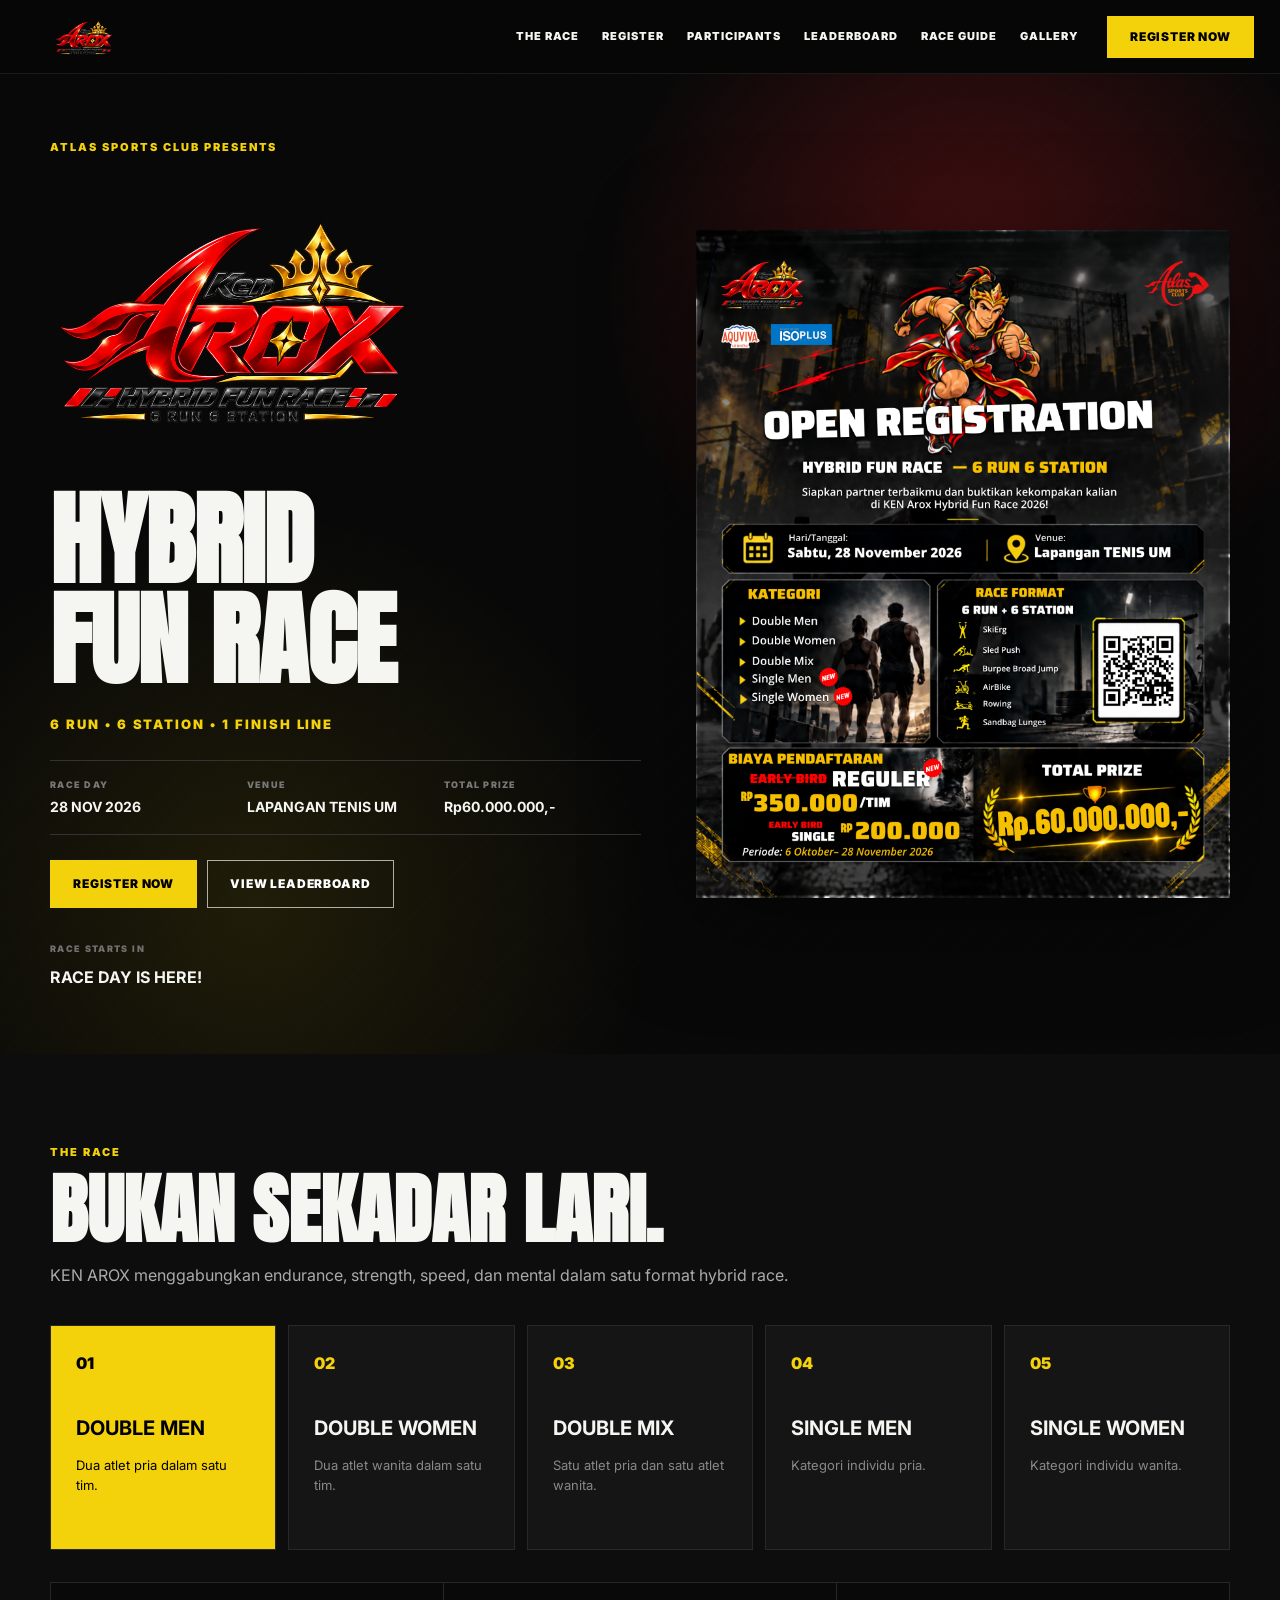
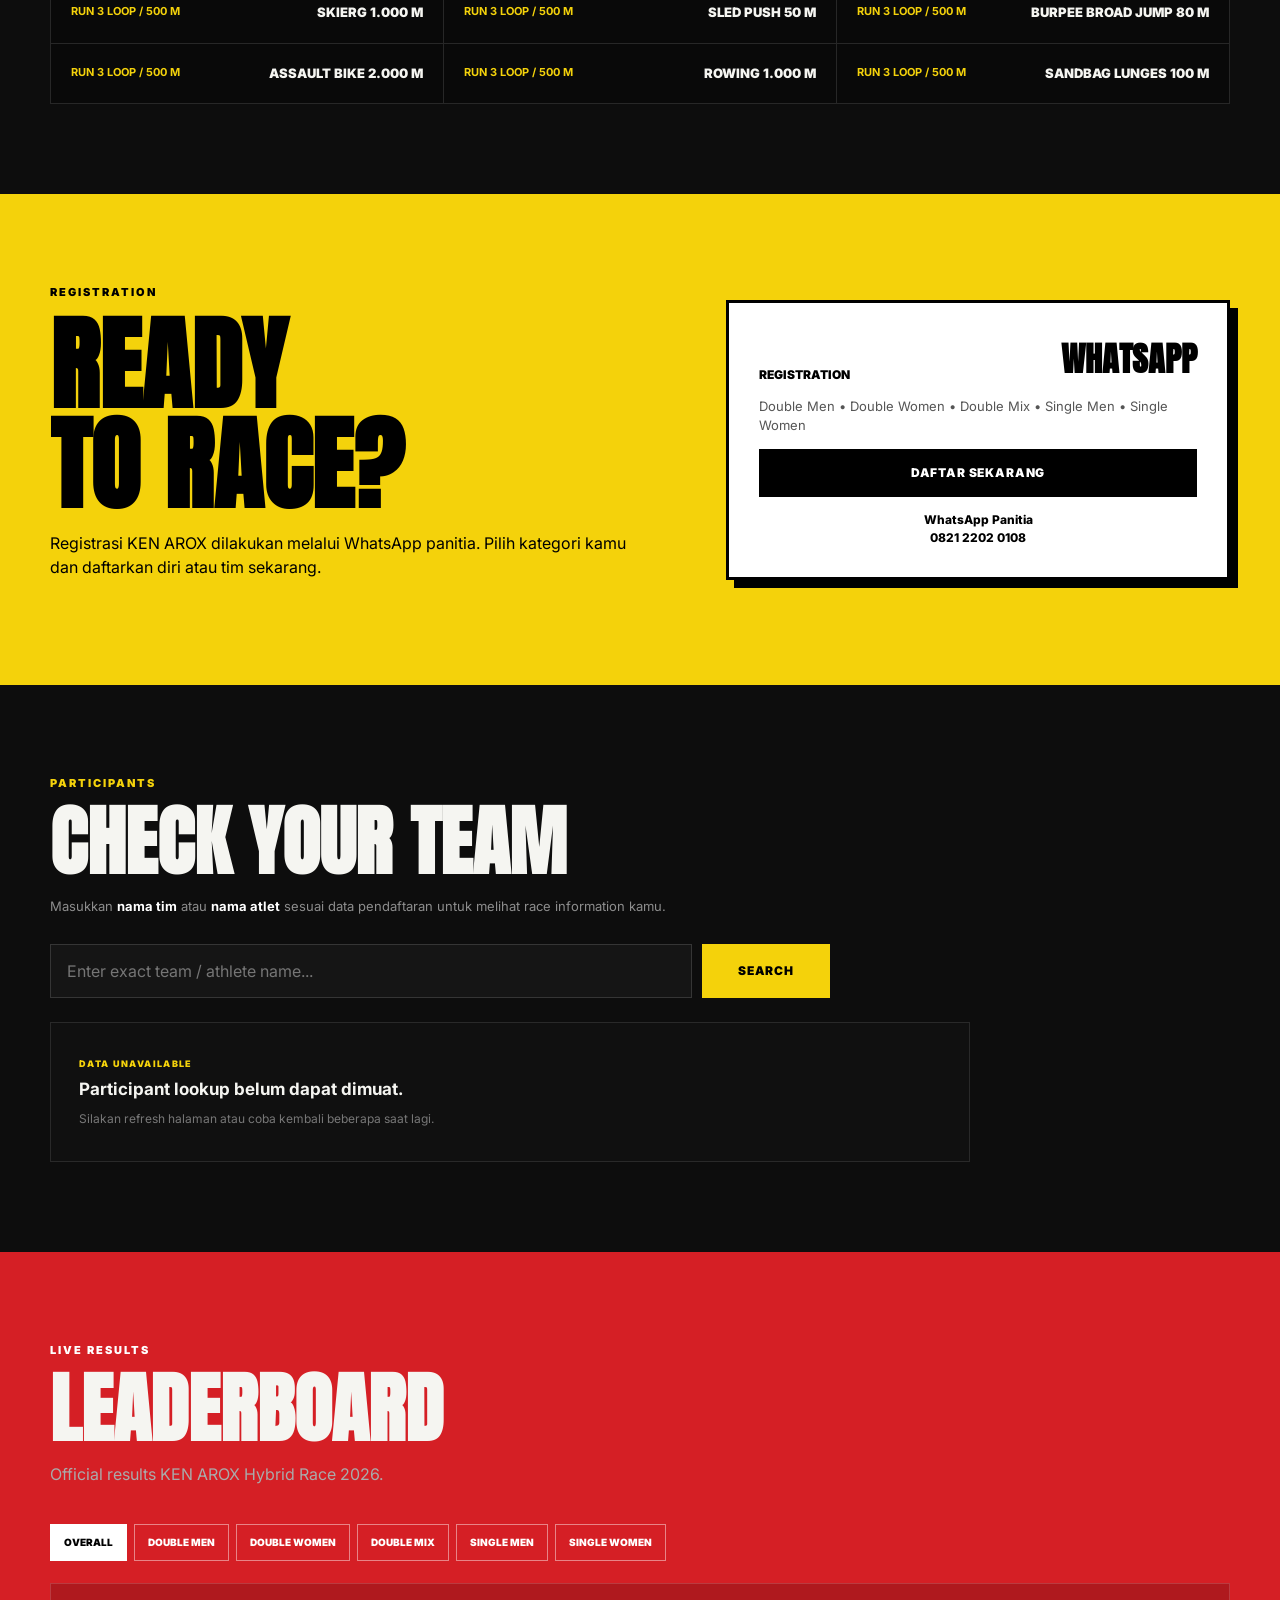
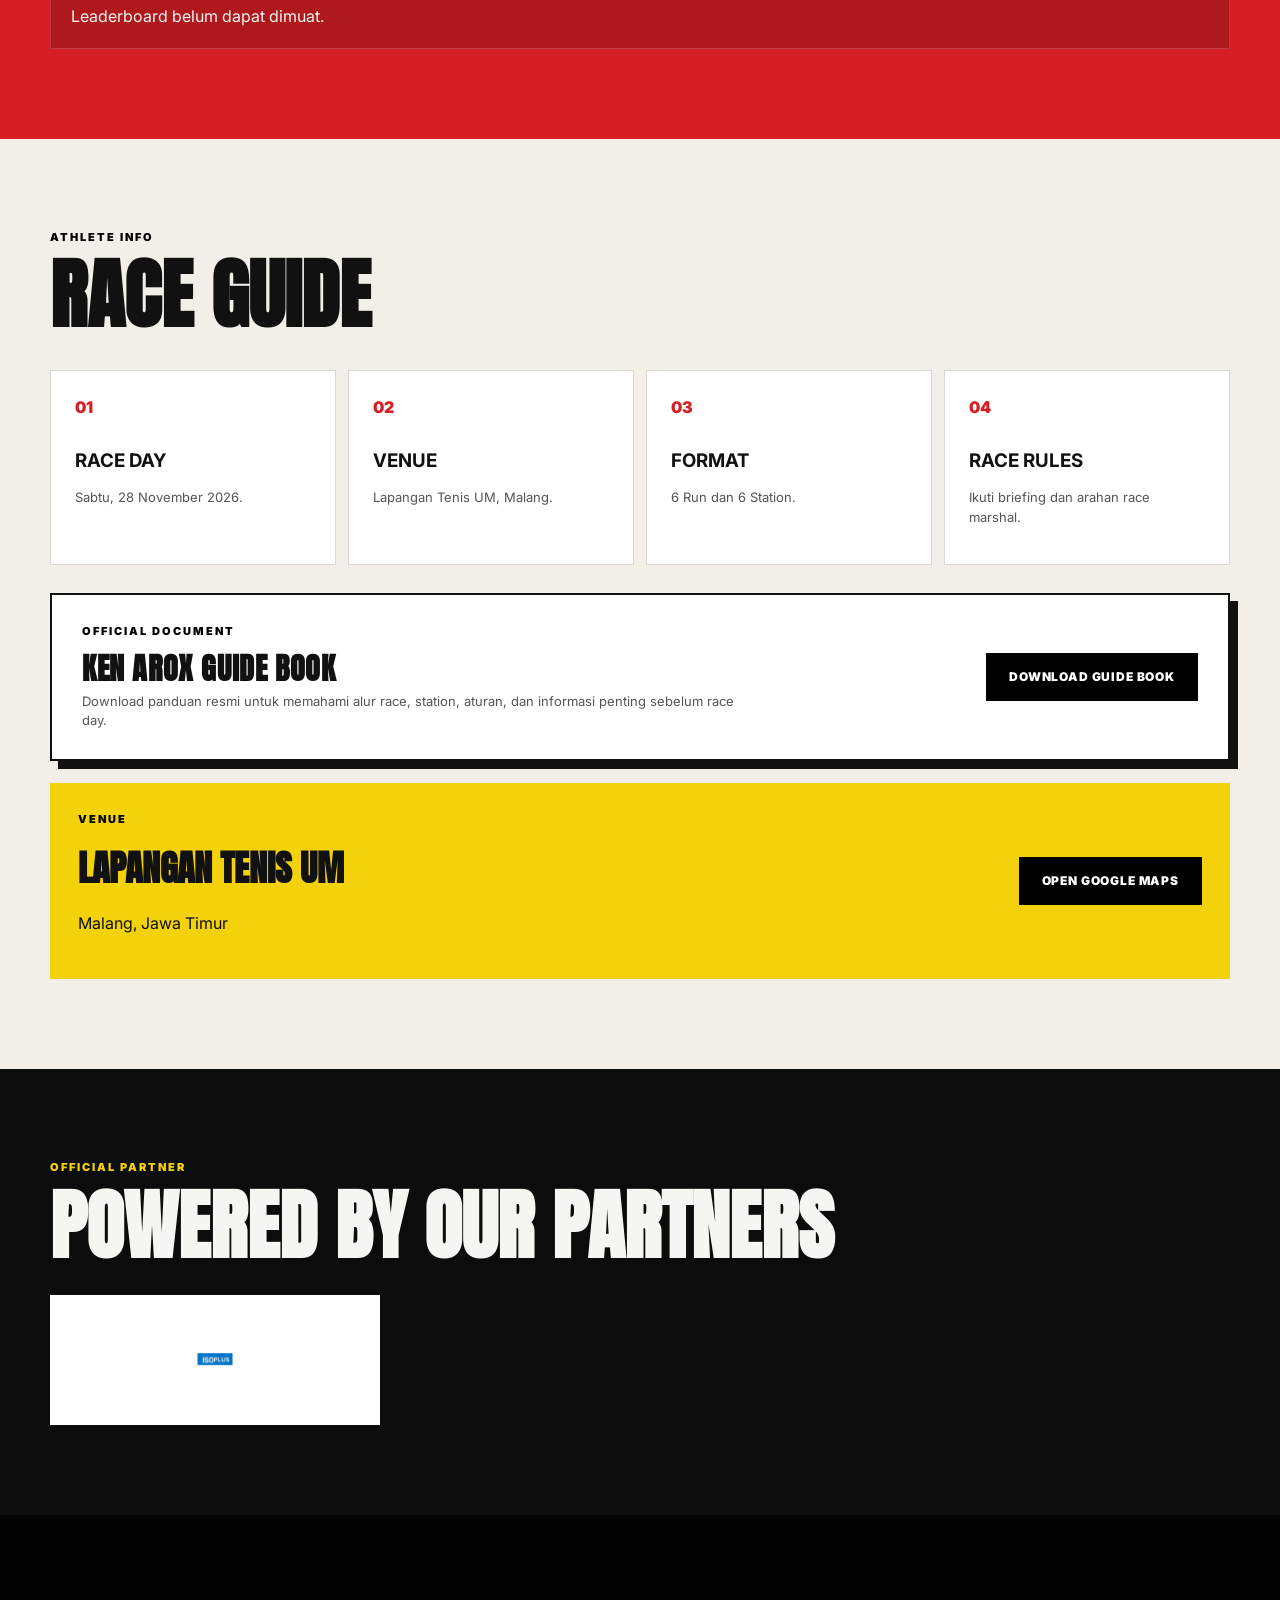
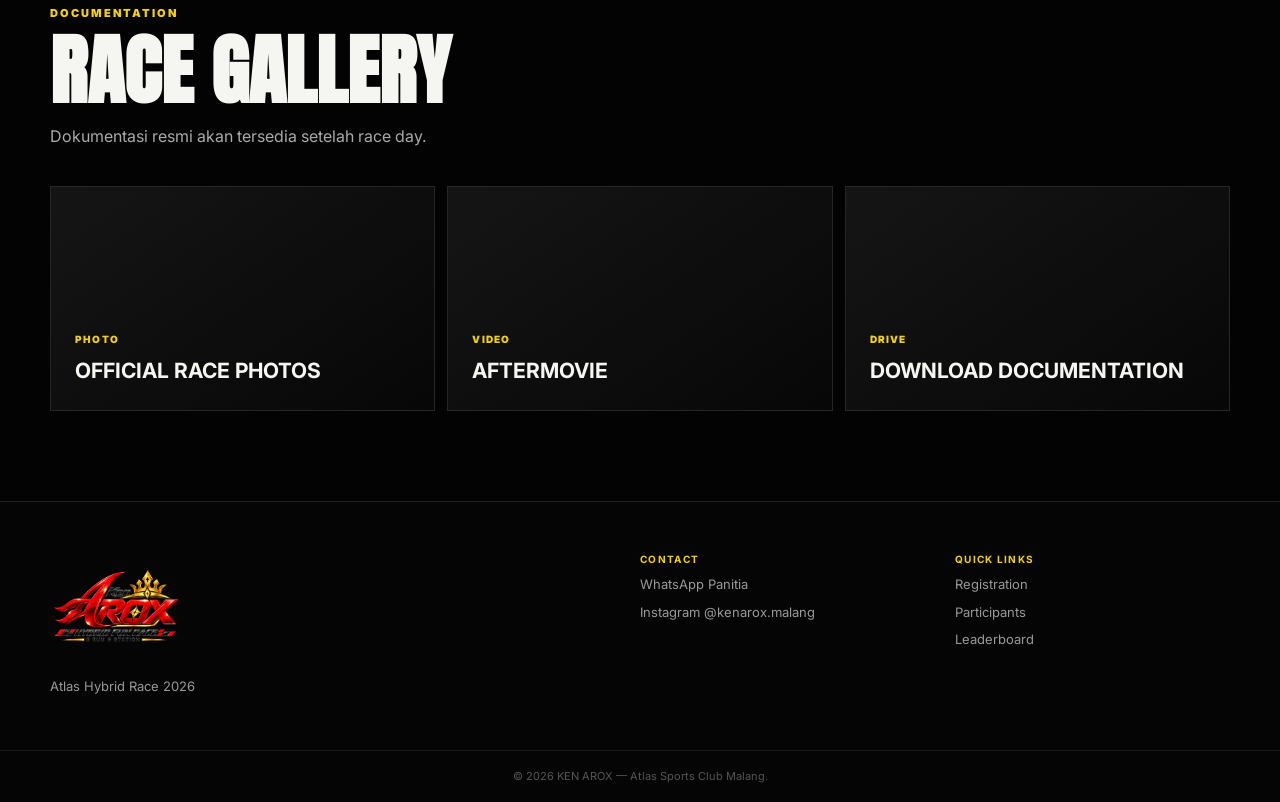
==== index.html @ 9afae397 "Add files via upload" ====
<!DOCTYPE html>
<html lang="id">

<head>

  <meta charset="UTF-8">

  <meta
    name="viewport"
    content="width=device-width, initial-scale=1.0"
  >

  <meta
    name="description"
    content="Official Website KEN AROX Hybrid Race 2026"
  >

  <title>
    KEN AROX 2026 | Official Website
  </title>


  <!-- FONT -->

  <link
    rel="preconnect"
    href="https://fonts.googleapis.com"
  >

  <link
    rel="preconnect"
    href="https://fonts.gstatic.com"
    crossorigin
  >

  <link
    href="https://fonts.googleapis.com/css2?family=Anton&family=Inter:wght@400;500;600;700;800;900&display=swap"
    rel="stylesheet"
  >


  <!-- CSS -->

  <link
    rel="stylesheet"
    href="styles.css"
  >

</head>


<body>


<!-- ======================================================
     HEADER
====================================================== -->

<header class="site-header">


  <!-- LOGO -->

  <a
    href="#home"
    class="brand"
  >

    <img
      src="assets/ken-arox-logo.png"
      alt="KEN AROX"
    >

  </a>



  <!-- MOBILE MENU -->

  <button
    id="menuToggle"
    class="menu-toggle"
    aria-label="Open Menu"
  >

    ☰

  </button>



  <!-- NAVIGATION -->

  <nav
    id="nav"
    class="nav"
  >

    <a href="#race">
      THE RACE
    </a>

    <a href="#register">
      REGISTER
    </a>

    <a href="#participants">
      PARTICIPANTS
    </a>

    <a href="#leaderboard">
      LEADERBOARD
    </a>

    <a href="#guide">
      RACE GUIDE
    </a>

    <a href="#gallery">
      GALLERY
    </a>

  </nav>



  <!-- REGISTER BUTTON -->

  <a
    class="btn btn-yellow nav-register"
    href="https://q.me-qr.com/h4bmpj2s"
    target="_blank"
  >

    REGISTER NOW

  </a>


</header>



<main>


<!-- ======================================================
     HERO
====================================================== -->

<section
  class="hero"
  id="home"
>


  <div class="hero-overlay"></div>


  <div class="container hero-layout">


    <!-- LEFT SIDE -->

    <div class="hero-copy">


      <p class="eyebrow">

        ATLAS SPORTS CLUB PRESENTS

      </p>



      <img
        class="hero-logo"
        src="assets/ken-arox-logo.png"
        alt="KEN AROX Logo"
      >



      <h1>

        HYBRID

        <br>

        FUN RACE

      </h1>



      <p class="hero-tagline">

        6 RUN • 6 STATION • 1 FINISH LINE

      </p>



      <!-- EVENT INFO -->

      <div class="hero-information">


        <div>

          <span>
            RACE DAY
          </span>

          <strong>
            28 NOV 2026
          </strong>

        </div>



        <div>

          <span>
            VENUE
          </span>

          <strong>
            LAPANGAN TENIS UM
          </strong>

        </div>



        <div>

          <span>
            TOTAL PRIZE
          </span>

          <strong>
            Rp60.000.000,-
          </strong>

        </div>


      </div>



      <!-- BUTTON -->

      <div class="hero-buttons">


        <a
          class="btn btn-yellow"
          href="https://q.me-qr.com/h4bmpj2s"
          target="_blank"
        >

          REGISTER NOW

        </a>



        <a
          class="btn btn-outline"
          href="#leaderboard"
        >

          VIEW LEADERBOARD

        </a>


      </div>



      <!-- COUNTDOWN -->

      <div class="countdown-box">


        <p>

          RACE STARTS IN

        </p>



        <div
          class="countdown"
          id="countdown"
        >


          <div>

            <b id="days">
              00
            </b>

            <span>
              DAYS
            </span>

          </div>



          <div>

            <b id="hours">
              00
            </b>

            <span>
              HOURS
            </span>

          </div>



          <div>

            <b id="minutes">
              00
            </b>

            <span>
              MIN
            </span>

          </div>



          <div>

            <b id="seconds">
              00
            </b>

            <span>
              SEC
            </span>

          </div>


        </div>


      </div>


    </div>



    <!-- RIGHT SIDE -->

    <div class="hero-image-wrap">


      <img
        src="assets/ken-arox-flyer.png"
        alt="KEN AROX Official Flyer"
        class="hero-flyer"
      >


    </div>


  </div>


</section>



<!-- ======================================================
     THE RACE
====================================================== -->

<section
  class="section dark-section"
  id="race"
>


  <div class="container">


    <div class="section-heading">


      <p class="eyebrow">

        THE RACE

      </p>


      <h2>

        BUKAN SEKADAR LARI.

      </h2>


      <p>

        KEN AROX menggabungkan endurance,
        strength, speed, dan mental
        dalam satu format hybrid race.

      </p>


    </div>



    <!-- CATEGORY -->

    <div class="category-grid">


      <article class="category-card active-card">

        <span>
          01
        </span>

        <h3>
          DOUBLE MEN
        </h3>

        <p>
          Dua atlet pria dalam satu tim.
        </p>

      </article>



      <article class="category-card">

        <span>
          02
        </span>

        <h3>
          DOUBLE WOMEN
        </h3>

        <p>
          Dua atlet wanita dalam satu tim.
        </p>

      </article>



      <article class="category-card">

        <span>
          03
        </span>

        <h3>
          DOUBLE MIX
        </h3>

        <p>
          Satu atlet pria dan satu atlet wanita.
        </p>

      </article>



      <article class="category-card">

        <span>
          04
        </span>

        <h3>
          SINGLE MEN
        </h3>

        <p>
          Kategori individu pria.
        </p>

      </article>



      <article class="category-card">

        <span>
          05
        </span>

        <h3>
          SINGLE WOMEN
        </h3>

        <p>
          Kategori individu wanita.
        </p>

      </article>


    </div>



    <!-- STATIONS -->

    <div class="stations">

      <div class="station">
        <b>RUN 3 LOOP / 500 M</b>
        <span>SKIERG 1.000 M</span>
      </div>

      <div class="station">
        <b>RUN 3 LOOP / 500 M</b>
        <span>SLED PUSH 50 M</span>
      </div>

      <div class="station">
        <b>RUN 3 LOOP / 500 M</b>
        <span>BURPEE BROAD JUMP 80 M</span>
      </div>

      <div class="station">
        <b>RUN 3 LOOP / 500 M</b>
        <span>ASSAULT BIKE 2.000 M</span>
      </div>

      <div class="station">
        <b>RUN 3 LOOP / 500 M</b>
        <span>ROWING 1.000 M</span>
      </div>

      <div class="station">
        <b>RUN 3 LOOP / 500 M</b>
        <span>SANDBAG LUNGES 100 M</span>
      </div>

    </div>


  </div>


</section>



<!-- ======================================================
     REGISTRATION
====================================================== -->

<section
  class="section yellow-section"
  id="register"
>


  <div class="container register-grid">


    <div>


      <p class="eyebrow black">

        REGISTRATION

      </p>


      <h2 class="register-title">

        READY

        <br>

        TO RACE?

      </h2>


      <p class="register-copy">

        Registrasi KEN AROX dilakukan melalui
        WhatsApp panitia.

        Pilih kategori kamu dan daftarkan
        diri atau tim sekarang.

      </p>


    </div>



    <div class="register-card">


      <div class="register-item">


        <span>

          REGISTRATION

        </span>


        <strong>

          WHATSAPP

        </strong>


      </div>



      <p>

        Double Men • Double Women • Double Mix
        • Single Men • Single Women

      </p>



      <a
        class="btn btn-black full"
        href="https://q.me-qr.com/h4bmpj2s"
        target="_blank"
      >

        DAFTAR SEKARANG

      </a>



      <a
        class="contact-wa"
        href="https://wa.me/6282122020108"
        target="_blank"
      >

        WhatsApp Panitia

        <br>

        0821 2202 0108

      </a>


    </div>


  </div>


</section>



<!-- ======================================================
     PARTICIPANTS
====================================================== -->

<section
  class="section dark-section"
  id="participants"
>

  <div class="container">

    <div class="participant-search-head">
      <p class="eyebrow">PARTICIPANTS</p>
      <h2>CHECK YOUR TEAM</h2>
      <p class="participant-search-copy">
        Masukkan <strong>nama tim</strong> atau <strong>nama atlet</strong> sesuai data pendaftaran untuk melihat race information kamu.
      </p>
    </div>

    <div class="participant-search-box">
      <input
        id="participantSearch"
        class="search participant-search-input"
        type="search"
        autocomplete="off"
        placeholder="Enter exact team / athlete name..."
        aria-label="Search team or athlete name"
      >

      <button
        id="participantSearchBtn"
        class="btn btn-yellow participant-search-btn"
        type="button"
      >
        SEARCH
      </button>
    </div>

    <div
      id="participantResult"
      class="participant-result"
      aria-live="polite"
    >
      <div class="participant-search-state">
        <span>PRIVATE LOOKUP</span>
        <strong>Find &amp; download your Race Pass here.</strong>
        <p>Search your team name or your name below.</p>
      </div>
    </div>

  </div>

</section>


<!-- ======================================================
     LEADERBOARD
====================================================== -->

<section
  class="section red-section"
  id="leaderboard"
>


  <div class="container">


    <div class="section-heading">


      <p class="eyebrow white">

        LIVE RESULTS

      </p>


      <h2>

        LEADERBOARD

      </h2>


      <p>

        Official results KEN AROX Hybrid Race 2026.

      </p>


    </div>



    <!-- FILTER -->

    <div class="filters">


      <button
        class="filter active"
        data-category="ALL"
      >

        OVERALL

      </button>



      <button
        class="filter"
        data-category="DOUBLE MEN"
      >

        DOUBLE MEN

      </button>



      <button
        class="filter"
        data-category="DOUBLE WOMEN"
      >

        DOUBLE WOMEN

      </button>



      <button
        class="filter"
        data-category="DOUBLE MIX"
      >

        DOUBLE MIX

      </button>



      <button
        class="filter"
        data-category="SINGLE MEN"
      >

        SINGLE MEN

      </button>



      <button
        class="filter"
        data-category="SINGLE WOMEN"
      >

        SINGLE WOMEN

      </button>


    </div>



    <!-- RESULTS -->

    <div
      id="leaderboardList"
      class="leaderboard"
    >


      <div class="data-error">

        Memuat leaderboard...

      </div>


    </div>


  </div>


</section>



<!-- ======================================================
     RACE GUIDE
====================================================== -->

<section
  class="section light-section"
  id="guide"
>


  <div class="container">


    <div class="section-heading dark-text">


      <p class="eyebrow black">

        ATHLETE INFO

      </p>


      <h2>

        RACE GUIDE

      </h2>


    </div>



    <div class="guide-grid">


      <article>


        <span>

          01

        </span>


        <h3>

          RACE DAY

        </h3>


        <p>

          Sabtu, 28 November 2026.

        </p>


      </article>



      <article>


        <span>

          02

        </span>


        <h3>

          VENUE

        </h3>


        <p>

          Lapangan Tenis UM, Malang.

        </p>


      </article>



      <article>


        <span>

          03

        </span>


        <h3>

          FORMAT

        </h3>


        <p>

          6 Run dan 6 Station.

        </p>


      </article>



      <article>


        <span>

          04

        </span>


        <h3>

          RACE RULES

        </h3>


        <p>

          Ikuti briefing dan arahan
          race marshal.

        </p>


      </article>


    </div>


    <!-- GUIDE BOOK DOWNLOAD -->

    <div class="guide-download-card">

      <div>
        <p class="eyebrow black">OFFICIAL DOCUMENT</p>
        <h3>KEN AROX GUIDE BOOK</h3>
        <p>Download panduan resmi untuk memahami alur race, station, aturan, dan informasi penting sebelum race day.</p>
      </div>

      <a
        class="btn btn-black guide-download-btn"
        href="PASTE-LINK-GOOGLE-DRIVE-GUIDE-BOOK-DI-SINI"
        target="_blank"
        rel="noopener noreferrer"
      >
        DOWNLOAD GUIDE BOOK
      </a>

    </div>


    <!-- VENUE -->

    <div class="venue-card">


      <div>


        <p class="eyebrow black">

          VENUE

        </p>


        <h3>

          LAPANGAN TENIS UM

        </h3>


        <p>

          Malang, Jawa Timur

        </p>


      </div>



      <a
        class="btn btn-black"
        href="https://maps.app.goo.gl/nH7vraJLUv6jpmSX9"
        target="_blank"
      >

        OPEN GOOGLE MAPS

      </a>


    </div>


  </div>


</section>



<!-- ======================================================
     SPONSOR
====================================================== -->

<section class="section sponsor-section">


  <div class="container">


    <p class="eyebrow">

      OFFICIAL PARTNER

    </p>


    <h2>

      POWERED BY OUR PARTNERS

    </h2>



    <div class="sponsor-logo-box">


      <img
        src="assets/isoplus.png"
        alt="Isoplus"
      >


    </div>


  </div>


</section>



<!-- ======================================================
     GALLERY
====================================================== -->

<section
  class="section black-section"
  id="gallery"
>


  <div class="container">


    <div class="section-heading">


      <p class="eyebrow">

        DOCUMENTATION

      </p>


      <h2>

        RACE GALLERY

      </h2>


      <p>

        Dokumentasi resmi akan tersedia
        setelah race day.

      </p>


    </div>



    <div class="gallery-grid">


      <div class="gallery-card">


        <span>

          PHOTO

        </span>


        <strong>

          OFFICIAL RACE PHOTOS

        </strong>


      </div>



      <div class="gallery-card">


        <span>

          VIDEO

        </span>


        <strong>

          AFTERMOVIE

        </strong>


      </div>



      <div class="gallery-card">


        <span>

          DRIVE

        </span>


        <strong>

          DOWNLOAD DOCUMENTATION

        </strong>


      </div>


    </div>


  </div>


</section>


</main>



<!-- ======================================================
     FOOTER
====================================================== -->

<footer>


  <div class="container footer-grid">


    <div>


      <img
        src="assets/ken-arox-logo.png"
        class="footer-logo"
        alt="KEN AROX"
      >


      <p>

        Atlas Hybrid Race 2026

      </p>


    </div>



    <div>


      <b>

        CONTACT

      </b>


      <a
        href="https://wa.me/6282122020108"
        target="_blank"
      >

        WhatsApp Panitia

      </a>



      <a
        href="https://www.instagram.com/kenarox.malang?utm_source=ig_web_button_share_sheet&stkn=ZDNlZDc0MzIxNw=="
        target="_blank"
      >

        Instagram @kenarox.malang

      </a>


    </div>



    <div>


      <b>

        QUICK LINKS

      </b>


      <a href="#register">

        Registration

      </a>


      <a href="#participants">

        Participants

      </a>


      <a href="#leaderboard">

        Leaderboard

      </a>


    </div>


  </div>



  <div class="copyright">

    © 2026 KEN AROX — Atlas Sports Club Malang.

  </div>


</footer>



<!-- JAVASCRIPT -->

<script src="script.js"></script>


</body>

</html>
---- styles.css ----
/* =========================================================
   ROOT
========================================================= */

:root {

  --black: #070707;

  --black2: #101010;

  --black3: #171717;

  --yellow: #f4d20b;

  --red: #d51f25;

  --white: #f5f5f1;

  --grey: #a5a5a5;

  --line: #292929;

}


/* =========================================================
   RESET
========================================================= */

* {

  box-sizing: border-box;

}


html {

  scroll-behavior: smooth;

}


body {

  margin: 0;

  background: var(--black);

  color: var(--white);

  font-family:
    "Inter",
    sans-serif;

  line-height: 1.5;

}


img {

  max-width: 100%;

}


a {

  color: inherit;

  text-decoration: none;

}


button,
input {

  font: inherit;

}


.container {

  width:
    min(
      1180px,
      calc(100% - 40px)
    );

  margin: auto;

}


/* =========================================================
   HEADER
========================================================= */

.site-header {

  position: sticky;

  top: 0;

  z-index: 100;

  min-height: 74px;

  padding:
    12px
    26px;

  display: flex;

  align-items: center;

  gap: 28px;

  background:
    rgba(
      7,
      7,
      7,
      0.94
    );

  border-bottom:
    1px solid
    rgba(
      255,
      255,
      255,
      0.08
    );

  backdrop-filter:
    blur(14px);

}


.brand img {

  display: block;

  width: 115px;

  max-height: 48px;

  object-fit: contain;

}


.nav {

  margin-left: auto;

  display: flex;

  align-items: center;

  gap: 23px;

}


.nav a {

  font-size: 11px;

  font-weight: 900;

  letter-spacing:
    0.09em;

}


.nav a:hover {

  color: var(--yellow);

}


.menu-toggle {

  display: none;

  margin-left: auto;

  color: white;

  background:
    transparent;

  border: 0;

  cursor: pointer;

  font-size: 28px;

}


.nav-register {

  min-height: 42px !important;

}


/* =========================================================
   BUTTONS
========================================================= */

.btn {

  min-height: 48px;

  padding:
    0
    22px;

  display:
    inline-flex;

  align-items:
    center;

  justify-content:
    center;

  border:
    1px solid
    transparent;

  font-size:
    12px;

  font-weight:
    900;

  letter-spacing:
    0.07em;

  text-transform:
    uppercase;

  cursor:
    pointer;

  transition:
    0.2s ease;

}


.btn:hover {

  transform:
    translateY(-2px);

}


.btn-yellow {

  color:
    #000;

  background:
    var(--yellow);

}


.btn-black {

  color:
    #fff;

  background:
    #000;

}


.btn-outline {

  color:
    #fff;

  border-color:
    rgba(
      255,
      255,
      255,
      .65
    );

  background:
    transparent;

}


.full {

  width:
    100%;

}


/* =========================================================
   HERO
========================================================= */

.hero {

  position:
    relative;

  overflow:
    hidden;

  min-height:
    calc(
      100vh - 74px
    );

  display:
    flex;

  align-items:
    center;

  background:

    radial-gradient(
      circle at
      76% 22%,
      rgba(
        213,
        31,
        37,
        0.32
      ),
      transparent 30%
    ),

    radial-gradient(
      circle at
      20% 85%,
      rgba(
        244,
        210,
        11,
        0.10
      ),
      transparent 30%
    ),

    #080808;

}


.hero-overlay {

  position:
    absolute;

  inset:
    0;

  opacity:
    0.2;

  pointer-events:
    none;

  background:

    repeating-linear-gradient(

      135deg,

      transparent
      0
      22px,

      rgba(
        255,
        255,
        255,
        .025
      )
      22px
      24px

    );

}


.hero-layout {

  position:
    relative;

  z-index:
    2;

  padding:
    65px
    0;

  display:
    grid;

  grid-template-columns:
    1.05fr
    .95fr;

  gap:
    55px;

  align-items:
    center;

}


.eyebrow {

  margin:
    0
    0
    14px;

  color:
    var(--yellow);

  font-size:
    11px;

  font-weight:
    900;

  letter-spacing:
    .18em;

}


.eyebrow.black {

  color:
    #000;

}


.eyebrow.white {

  color:
    #fff;

}


.hero-logo {

  width:
    min(
      360px,
      80%
    );

  margin:
    4px
    0
    22px;

}


.hero h1 {
  margin: 0;

  font-family:
    "Anton",
    sans-serif;

  font-size:
    clamp(
      66px,
      8vw,
      116px
    );

  line-height: 0.98;

  letter-spacing: -0.01em;
}



.hero-tagline {

  margin:
    25px
    0;

  color:
    var(--yellow);

  font-size:
    13px;

  font-weight:
    900;

  letter-spacing:
    .15em;

}


.hero-information {

  max-width:
    720px;

  display:
    grid;

  grid-template-columns:
    repeat(
      3,
      1fr
    );

  border-top:
    1px solid
    #333;

  border-bottom:
    1px solid
    #333;

}


.hero-information div {

  padding:
    17px
    16px
    17px
    0;

}


.hero-information span {

  display:
    block;

  color:
    #777;

  font-size:
    9px;

  font-weight:
    900;

  letter-spacing:
    .14em;

}


.hero-information strong {

  display:
    block;

  margin-top:
    5px;

  font-size:
    14px;

}


.hero-buttons {

  margin-top:
    25px;

  display:
    flex;

  gap:
    10px;

}


.countdown-box {

  margin-top:
    34px;

}


.countdown-box > p {

  color:
    #707070;

  font-size:
    9px;

  font-weight:
    900;

  letter-spacing:
    .15em;

}


.countdown {

  display:
    flex;

  gap:
    10px;

}


.countdown div {

  min-width:
    78px;

  padding:
    10px
    12px;

  border-left:
    3px solid
    var(--yellow);

  background:
    #111;

}


.countdown b {

  display:
    block;

  font-size:
    27px;

  line-height:
    1;

}


.countdown span {

  color:
    #777;

  font-size:
    8px;

  font-weight:
    900;

}


.hero-image-wrap {

  display:
    flex;

  justify-content:
    flex-end;

}


.hero-flyer {

  max-height:
    690px;

  width:
    100%;

  object-fit:
    contain;

  filter:
    drop-shadow(
      0
      22px
      50px
      rgba(
        0,
        0,
        0,
        .5
      )
    );

}


/* =========================================================
   SECTION
========================================================= */

.section {

  padding:
    90px
    0;

}


.dark-section {

  background:
    #0d0d0d;

}


.yellow-section {

  color:
    #000;

  background:
    var(--yellow);

}


.red-section {

  background:
    var(--red);

}


.light-section {

  color:
    #111;

  background:
    #f1efe8;

}


.black-section {

  background:
    #030303;

}


.section-heading {

  max-width:
    760px;

  margin-bottom:
    38px;

}


.section-heading h2,
.participant-header h2,
.sponsor-section h2 {

  margin:
    0;

  font-family:
    "Anton",
    sans-serif;

  font-size:
    clamp(
      44px,
      6vw,
      78px
    );

  line-height:
    .95;

}


.section-heading > p:last-child {

  color:
    #aaa;

}


.dark-text > p:last-child {

  color:
    #555;

}


/* =========================================================
   CATEGORY
========================================================= */

.category-grid {

  display:
    grid;

  grid-template-columns:
    repeat(
      5,
      1fr
    );

  gap:
    12px;

}


.category-card {

  min-height:
    225px;

  padding:
    25px;

  background:
    #151515;

  border:
    1px solid
    #282828;

}


.category-card span {

  color:
    var(--yellow);

  font-weight:
    900;

}


.category-card h3 {

  margin:
    38px
    0
    10px;

  font-size:
    20px;

}


.category-card p {

  color:
    #888;

  font-size:
    13px;

}


.active-card {

  color:
    #000;

  background:
    var(--yellow);

}


.active-card span,
.active-card p {

  color:
    #000;

}


/* =========================================================
   STATIONS
========================================================= */

.stations {

  margin-top:
    32px;

  display:
    grid;

  grid-template-columns:
    repeat(
      3,
      1fr
    );

  gap:
    1px;

  background:
    #272727;

  border:
    1px solid
    #272727;

}


.station {

  padding:
    20px;

  display:
    flex;

  justify-content:
    space-between;

  gap:
    15px;

  background:
    #090909;

}


.station b {

  color:
    var(--yellow);

  font-size:
    11px;

}


.station span {

  font-size:
    13px;

  font-weight:
    900;

}


/* =========================================================
   REGISTRATION
========================================================= */

.register-grid {

  display:
    grid;

  grid-template-columns:
    1.1fr
    .9fr;

  align-items:
    center;

  gap:
    60px;

}


.register-title {
  margin: 0;
  font-family: "Anton", sans-serif;
  font-size: clamp(62px, 8vw, 105px);
  line-height: 0.98;
}


.register-copy {

  max-width:
    600px;

}


.register-card {

  padding:
    30px;

  background:
    white;

  border:
    3px solid
    #000;

  box-shadow:
    8px
    8px
    0
    #000;

}


.register-item {

  display:
    flex;

  justify-content:
    space-between;

  align-items:
    flex-end;

  gap:
    20px;

}


.register-item span {

  font-size:
    12px;

  font-weight:
    900;

}


.register-item strong {

  font-family:
    "Anton",
    sans-serif;

  font-size:
    34px;

}


.register-card p {

  color:
    #555;

  font-size:
    13px;

}


.contact-wa {

  display:
    block;

  margin-top:
    14px;

  text-align:
    center;

  font-size:
    12px;

  font-weight:
    800;

}


/* =========================================================
   PARTICIPANTS — PRIVATE SEARCH ONLY
========================================================= */

.participant-search-head {
  max-width: 760px;
  margin-bottom: 28px;
}

.participant-search-head h2 {
  margin: 0;
  font-family: "Anton", sans-serif;
  font-size: clamp(44px, 6vw, 78px);
  line-height: .95;
}

.participant-search-copy {
  max-width: 680px;
  margin: 18px 0 0;
  color: #8d8d8d;
  font-size: 13px;
}

.participant-search-copy strong {
  color: #fff;
}

.participant-search-box {
  max-width: 780px;
  display: grid;
  grid-template-columns: minmax(0, 1fr) auto;
  gap: 10px;
}

.search {
  width: 100%;
  min-height: 50px;
  padding: 14px 16px;
  color: white;
  background: #151515;
  border: 1px solid #353535;
  outline: none;
}

.search:focus {
  border-color: var(--yellow);
}

.participant-search-btn {
  min-width: 128px;
}

.participant-result {
  max-width: 920px;
  margin-top: 24px;
}

.participant-search-state {
  min-height: 140px;
  padding: 26px 28px;
  display: flex;
  flex-direction: column;
  justify-content: center;
  border: 1px solid #292929;
  background: #101010;
}

.participant-search-state > span {
  margin-bottom: 7px;
  color: var(--yellow);
  font-size: 9px;
  font-weight: 900;
  letter-spacing: .15em;
}

.participant-search-state strong {
  font-size: 17px;
}

.participant-search-state p {
  margin: 7px 0 0;
  color: #777;
  font-size: 12px;
}

.participant-private-card {
  overflow: hidden;
  border: 1px solid #333;
  background: #101010;
  box-shadow: 8px 8px 0 rgba(244, 210, 11, .08);
}

.participant-card-topline {
  min-height: 54px;
  padding: 14px 20px;
  display: flex;
  align-items: center;
  justify-content: space-between;
  gap: 15px;
  border-bottom: 1px solid #282828;
}

.participant-card-topline > span:first-child {
  color: var(--yellow);
  font-size: 9px;
  font-weight: 900;
  letter-spacing: .14em;
}

.status {
  display: inline-block;
  padding: 6px 9px;
  color: var(--yellow);
  background: rgba(244, 210, 11, .10);
  border: 1px solid rgba(244, 210, 11, .30);
  font-size: 9px;
  font-weight: 900;
}

.participant-card-main {
  padding: 28px 20px;
  display: grid;
  grid-template-columns: minmax(0, 1.4fr) minmax(280px, .6fr);
  gap: 35px;
  align-items: end;
}

.participant-card-label,
.participant-private-meta span {
  margin: 0 0 7px;
  color: #666;
  font-size: 9px;
  font-weight: 900;
  letter-spacing: .12em;
}

.participant-card-main h3 {
  margin: 0;
  font-family: "Anton", sans-serif;
  font-size: clamp(30px, 4vw, 50px);
  line-height: 1;
}

.participant-athletes {
  margin: 10px 0 0;
  color: #aaa;
  font-size: 12px;
  font-weight: 700;
}

.participant-private-meta {
  display: grid;
  grid-template-columns: 1fr 1fr;
  gap: 14px;
}

.participant-private-meta div {
  padding: 15px;
  border-left: 3px solid var(--yellow);
  background: #171717;
}

.participant-private-meta span,
.participant-private-meta strong {
  display: block;
}

.participant-private-meta strong {
  color: #fff;
  font-size: 13px;
  font-weight: 900;
}

.start-time {
  white-space: nowrap;
}

.participant-card-actions {
  padding: 17px 20px;
  border-top: 1px solid #282828;
  background: #0b0b0b;
}

.race-pass-btn {
  display: inline-flex;
  min-height: 38px;
  padding: 0 15px;
  align-items: center;
  justify-content: center;
  color: #000;
  background: var(--yellow);
  border: 1px solid var(--yellow);
  font-size: 9px;
  font-weight: 900;
  letter-spacing: .04em;
  transition: .2s ease;
}

.race-pass-btn:hover {
  transform: translateY(-2px);
  background: #fff;
  border-color: #fff;
}

.race-pass-empty {
  color: #666;
  font-size: 9px;
  font-weight: 900;
}

@media (max-width: 720px) {
  .participant-search-box {
    grid-template-columns: 1fr;
  }

  .participant-search-btn {
    width: 100%;
  }

  .participant-card-main {
    grid-template-columns: 1fr;
  }

  .participant-private-meta {
    grid-template-columns: 1fr 1fr;
  }
}

@media (max-width: 460px) {
  .participant-private-meta {
    grid-template-columns: 1fr;
  }

  .participant-card-topline {
    align-items: flex-start;
    flex-direction: column;
  }
}


/* =========================================================
   LEADERBOARD
========================================================= */

.filters {

  margin-bottom:
    22px;

  display:
    flex;

  flex-wrap:
    wrap;

  gap:
    7px;

}


.filter {

  padding:
    10px
    13px;

  color:
    white;

  background:
    transparent;

  border:
    1px solid
    rgba(
      255,
      255,
      255,
      .45
    );

  font-size:
    10px;

  font-weight:
    900;

  cursor:
    pointer;

}


.filter:hover {

  background:
    rgba(
      255,
      255,
      255,
      .12
    );

}


.filter.active {

  color:
    #000;

  background:
    #fff;

}


.leaderboard {

  display:
    grid;

  gap:
    8px;

}


.rank-row {

  padding:
    15px
    19px;

  display:
    grid;

  grid-template-columns:
    70px
    1fr
    190px
    140px;

  align-items:
    center;

  gap:
    15px;

  background:
    rgba(
      0,
      0,
      0,
      .22
    );

  border-left:
    5px solid
    rgba(
      255,
      255,
      255,
      .25
    );

}


.rank-row.top {

  background:
    #101010;

  border-left-color:
    var(--yellow);

}


.rank-no,
.rank-time {

  font-family:
    "Anton",
    sans-serif;

}


.rank-no {

  font-size:
    28px;

}


.rank-team b {

  display:
    block;

}


.rank-team span,
.rank-cat {

  font-size:
    10px;

  opacity:
    .7;

}


.rank-time {

  text-align:
    right;

  font-size:
    23px;

}


.data-error {

  padding:
    20px;

  background:
    rgba(
      0,
      0,
      0,
      .18
    );

  border:
    1px solid
    rgba(
      255,
      255,
      255,
      .15
    );

}


/* =========================================================
   GUIDE
========================================================= */

.guide-grid {

  display:
    grid;

  grid-template-columns:
    repeat(
      4,
      1fr
    );

  gap:
    12px;

}


.guide-grid article {

  padding:
    24px;

  background:
    white;

  border:
    1px solid
    #d8d8d2;

}


.guide-grid span {

  color:
    var(--red);

  font-weight:
    900;

}


.guide-grid h3 {

  margin:
    28px
    0
    8px;

}


.guide-grid p {

  color:
    #555;

  font-size:
    13px;

}


.venue-card {

  margin-top:
    22px;

  padding:
    28px;

  display:
    flex;

  justify-content:
    space-between;

  align-items:
    center;

  gap:
    25px;

  background:
    var(--yellow);

}


.venue-card h3 {

  margin:
    0;

  font-family:
    "Anton",
    sans-serif;

  font-size:
    36px;

}


/* =========================================================
   SPONSORS
========================================================= */

.sponsor-section {

  background:
    #0c0c0c;

}


.sponsor-logo-box {

  width:
    min(
      330px,
      100%
    );

  min-height:
    130px;

  margin-top:
    32px;

  padding:
    24px;

  display:
    flex;

  align-items:
    center;

  justify-content:
    center;

  background:
    white;

}


.sponsor-logo-box img {

  max-height:
    80px;

  object-fit:
    contain;

}


/* =========================================================
   GALLERY
========================================================= */

.gallery-grid {

  display:
    grid;

  grid-template-columns:
    repeat(
      3,
      1fr
    );

  gap:
    12px;

}


.gallery-card {

  min-height:
    225px;

  padding:
    24px;

  display:
    flex;

  flex-direction:
    column;

  justify-content:
    flex-end;

  background:

    linear-gradient(
      145deg,
      #151515,
      #070707
    );

  border:
    1px solid
    #272727;

}


.gallery-card span {

  color:
    var(--yellow);

  font-size:
    10px;

  font-weight:
    900;

  letter-spacing:
    .12em;

}


.gallery-card strong {

  margin-top:
    8px;

  font-size:
    21px;

}


/* =========================================================
   FOOTER
========================================================= */

footer {

  padding:
    50px
    0
    18px;

  background:
    #050505;

  border-top:
    1px solid
    #202020;

}


.footer-grid {

  display:
    grid;

  grid-template-columns:
    2fr
    1fr
    1fr;

  gap:
    40px;

}


.footer-logo {

  width:
    130px;

}


.footer-grid > div {

  display:
    flex;

  flex-direction:
    column;

  gap:
    8px;

}


.footer-grid b {

  color:
    var(--yellow);

  font-size:
    10px;

  letter-spacing:
    .13em;

}


.footer-grid a,
.footer-grid p {

  color:
    #999;

  font-size:
    13px;

}


.footer-grid a:hover {

  color:
    var(--yellow);

}


.copyright {

  margin-top:
    40px;

  padding-top:
    17px;

  color:
    #555;

  border-top:
    1px solid
    #191919;

  text-align:
    center;

  font-size:
    11px;

}


/* =========================================================
   TABLET
========================================================= */

@media (
  max-width:
  1050px
) {

  .nav {

    gap:
      14px;

  }


  .category-grid {

    grid-template-columns:
      repeat(
        3,
        1fr
      );

  }

}


/* =========================================================
   MOBILE / TABLET
========================================================= */

@media (
  max-width:
  900px
) {

  .nav,
  .nav-register {

    display:
      none;

  }


  .menu-toggle {

    display:
      block;

  }


  .nav.open {

    position:
      absolute;

    top:
      73px;

    left:
      0;

    right:
      0;

    padding:
      24px;

    display:
      flex;

    flex-direction:
      column;

    align-items:
      flex-start;

    background:
      #080808;

    border-bottom:
      1px solid
      #252525;

  }


  .hero-layout {

    grid-template-columns:
      1fr;

  }


  .hero-image-wrap {

    justify-content:
      center;

  }


  .hero-flyer {

    max-height:
      600px;

  }


  .register-grid {

    grid-template-columns:
      1fr;

  }


  .guide-grid,
  .gallery-grid {

    grid-template-columns:
      1fr
      1fr;

  }


  .rank-row {

    grid-template-columns:
      58px
      1fr
      120px;

  }


  .rank-cat {

    display:
      none;

  }

}


/* =========================================================
   MOBILE
========================================================= */

@media (
  max-width:
  650px
) {

  .container {

    width:
      min(
        100% - 28px,
        1180px
      );

  }


  .site-header {

    padding:
      11px
      16px;

  }


  .brand img {

    width:
      98px;

  }


  .hero-layout {

    padding:
      50px
      0;

  }


  .hero h1 {

    font-size:
      64px;

  }


  .hero-information {

    grid-template-columns:
      1fr;

  }


  .hero-buttons {

    flex-direction:
      column;

  }


  .countdown {

    display:
      grid;

    grid-template-columns:
      1fr
      1fr;

  }


  .countdown div {

    min-width:
      0;

  }


  .section {

    padding:
      65px
      0;

  }


  .category-grid,
  .stations,
  .guide-grid,
  .gallery-grid {

    grid-template-columns:
      1fr;

  }


  .participant-header {

    display:
      block;

  }


  .search {

    margin-top:
      18px;

  }


  .participant-pagination {

    flex-wrap:
      wrap;

  }


  .rank-row {

    padding:
      13px
      12px;

    grid-template-columns:
      48px
      1fr
      92px;

  }


  .rank-time {

    font-size:
      19px;

  }


  .venue-card {

    align-items:
      flex-start;

    flex-direction:
      column;

  }


  .footer-grid {

    grid-template-columns:
      1fr;

  }

}
/* =========================================================
   GUIDE BOOK DOWNLOAD
========================================================= */

.guide-download-card {
  margin-top: 28px;
  padding: 28px 30px;
  display: flex;
  align-items: center;
  justify-content: space-between;
  gap: 28px;
  color: #111;
  background: #fff;
  border: 2px solid #111;
  box-shadow: 8px 8px 0 #111;
}

.guide-download-card h3 {
  margin: 0 0 8px;
  font-family: "Anton", sans-serif;
  font-size: 30px;
  line-height: 1;
  letter-spacing: .02em;
}

.guide-download-card p:last-child {
  max-width: 680px;
  margin: 0;
  color: #555;
  font-size: 13px;
}

.guide-download-btn {
  flex: 0 0 auto;
  white-space: nowrap;
}

@media (max-width: 760px) {
  .guide-download-card {
    padding: 22px;
    flex-direction: column;
    align-items: stretch;
  }

  .guide-download-btn {
    width: 100%;
  }
}
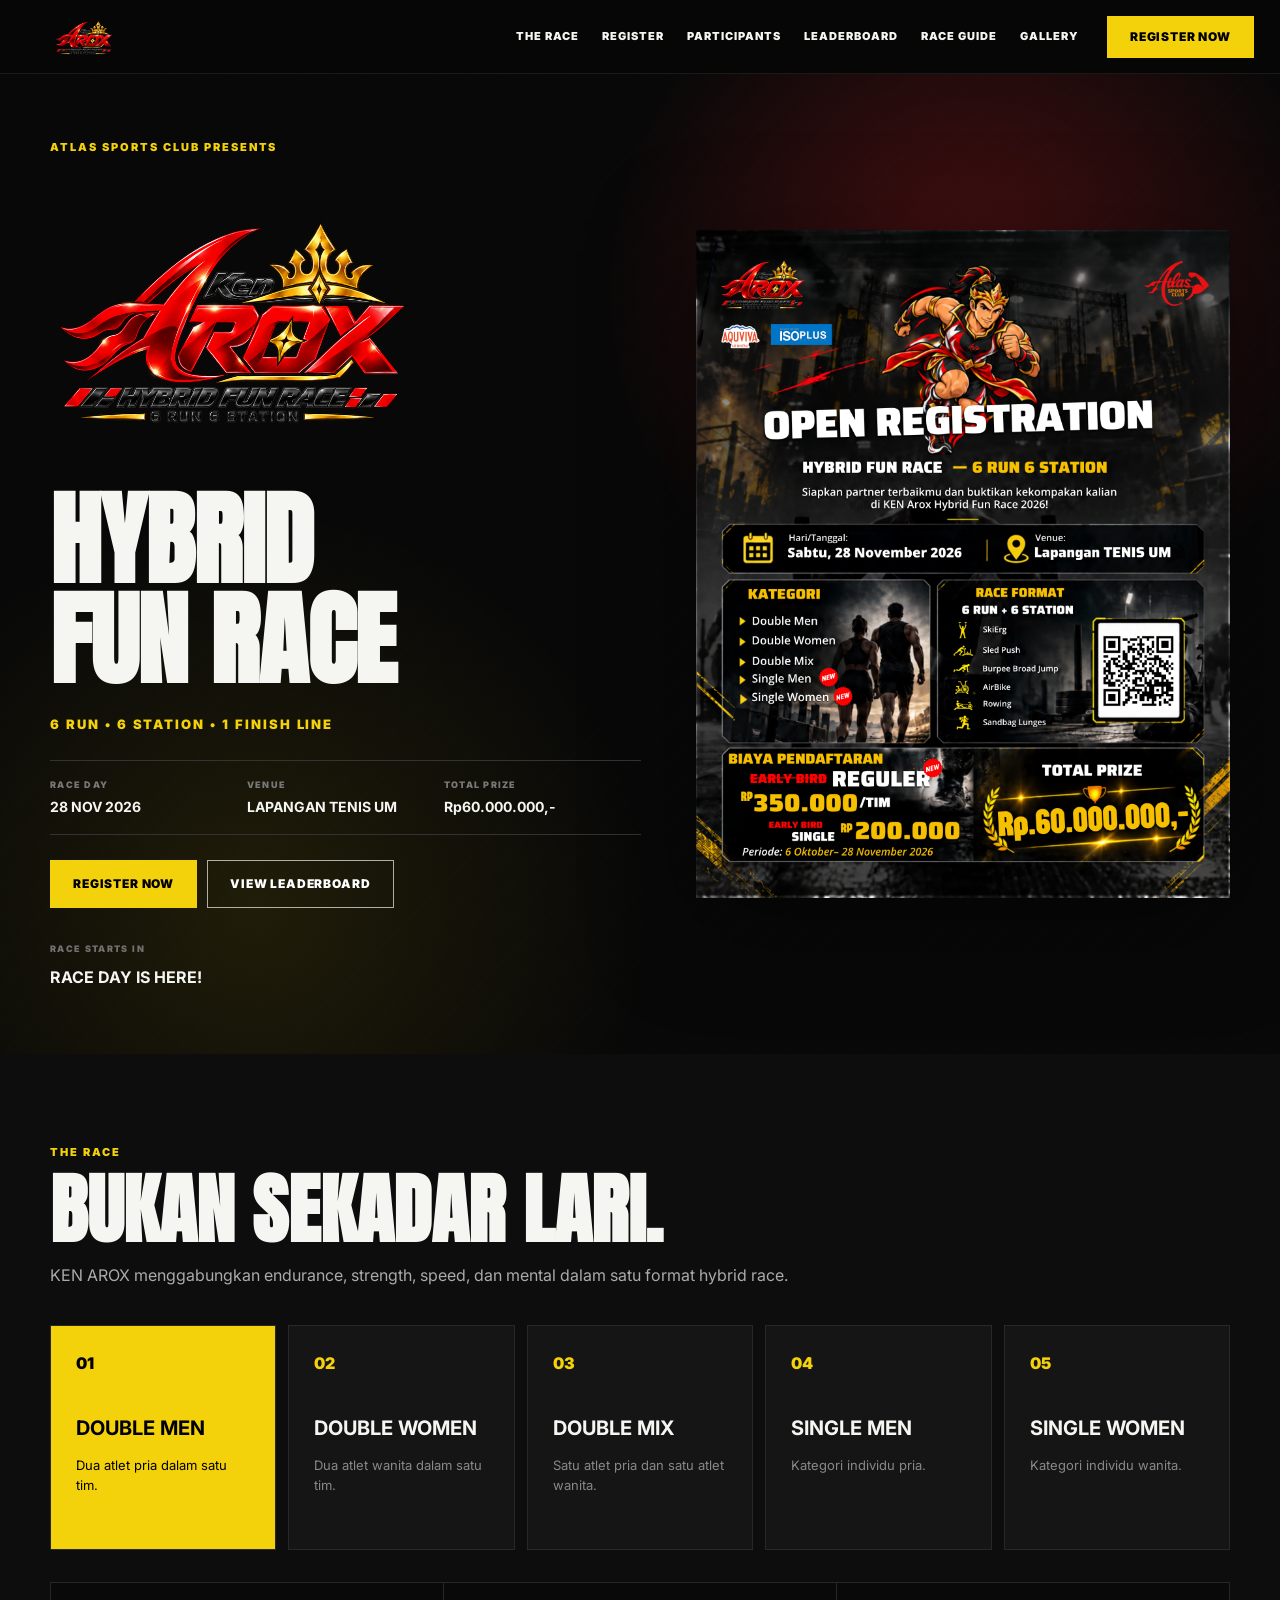
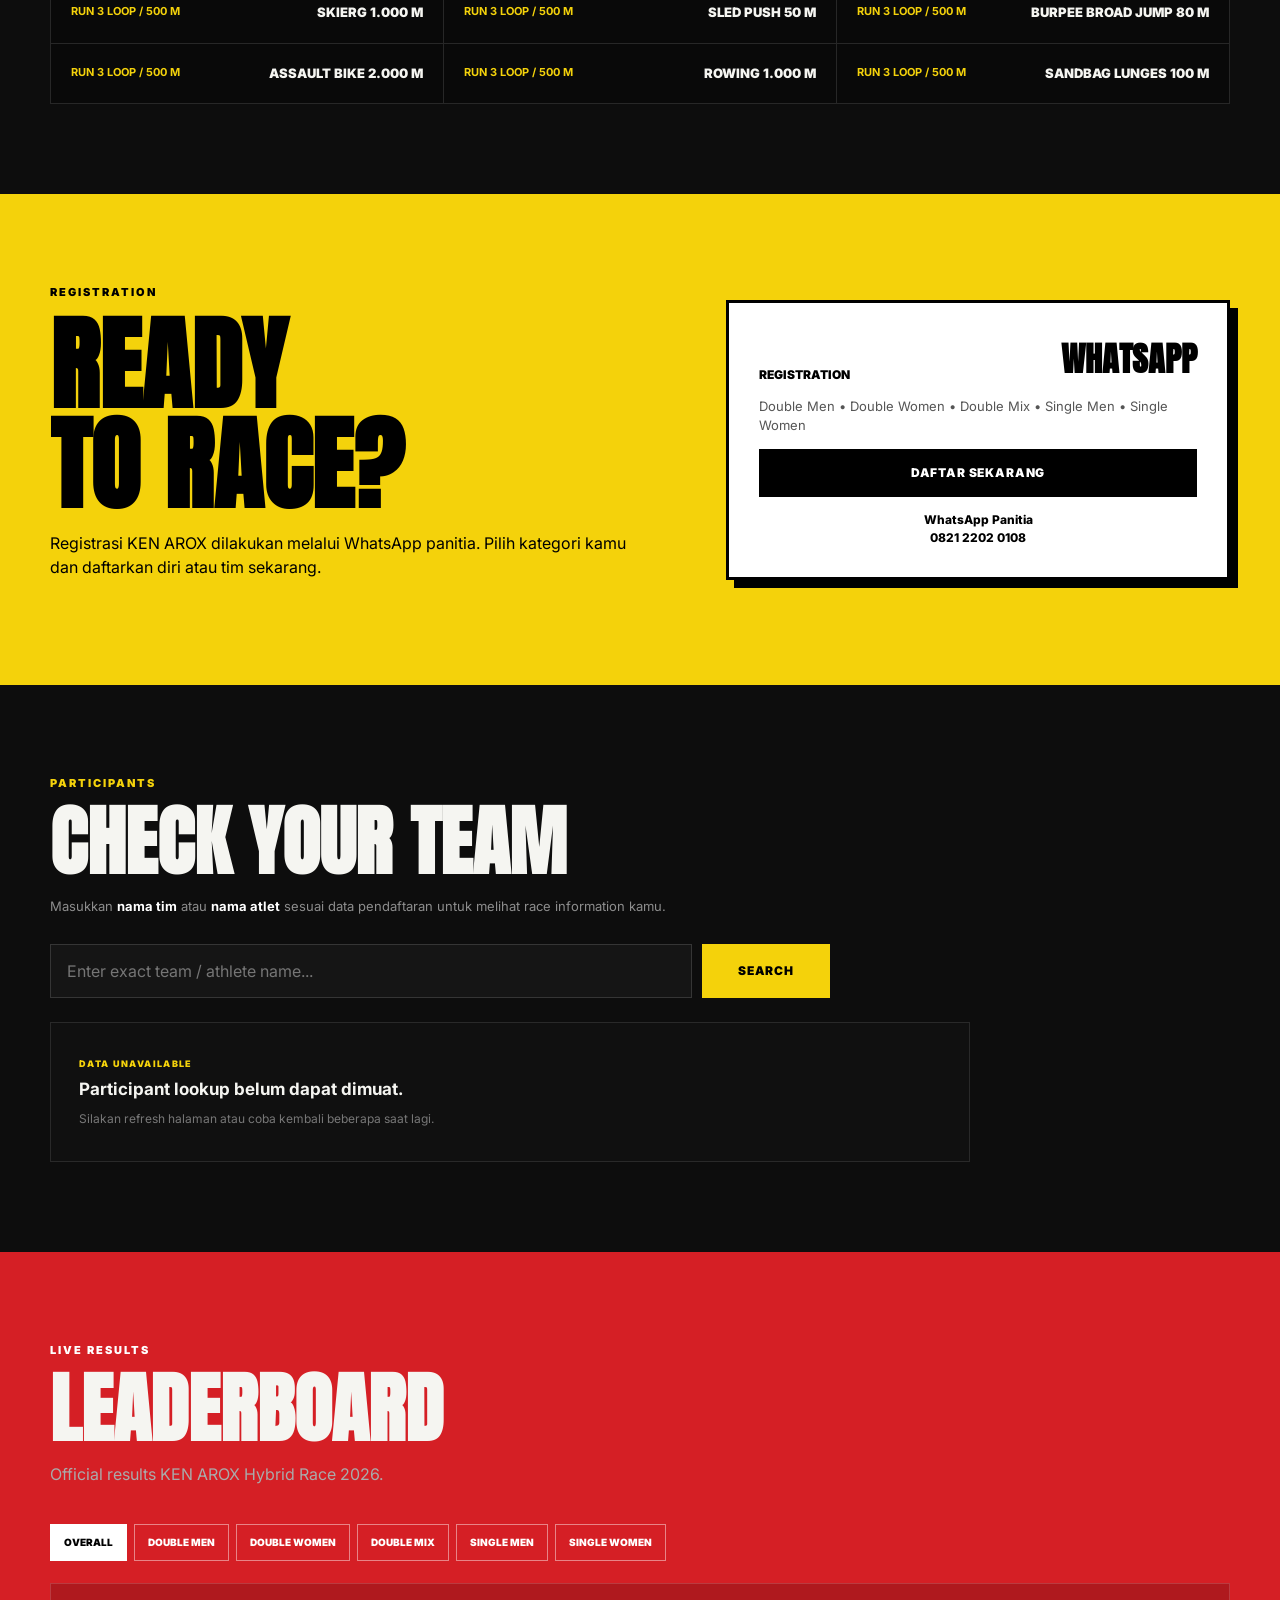
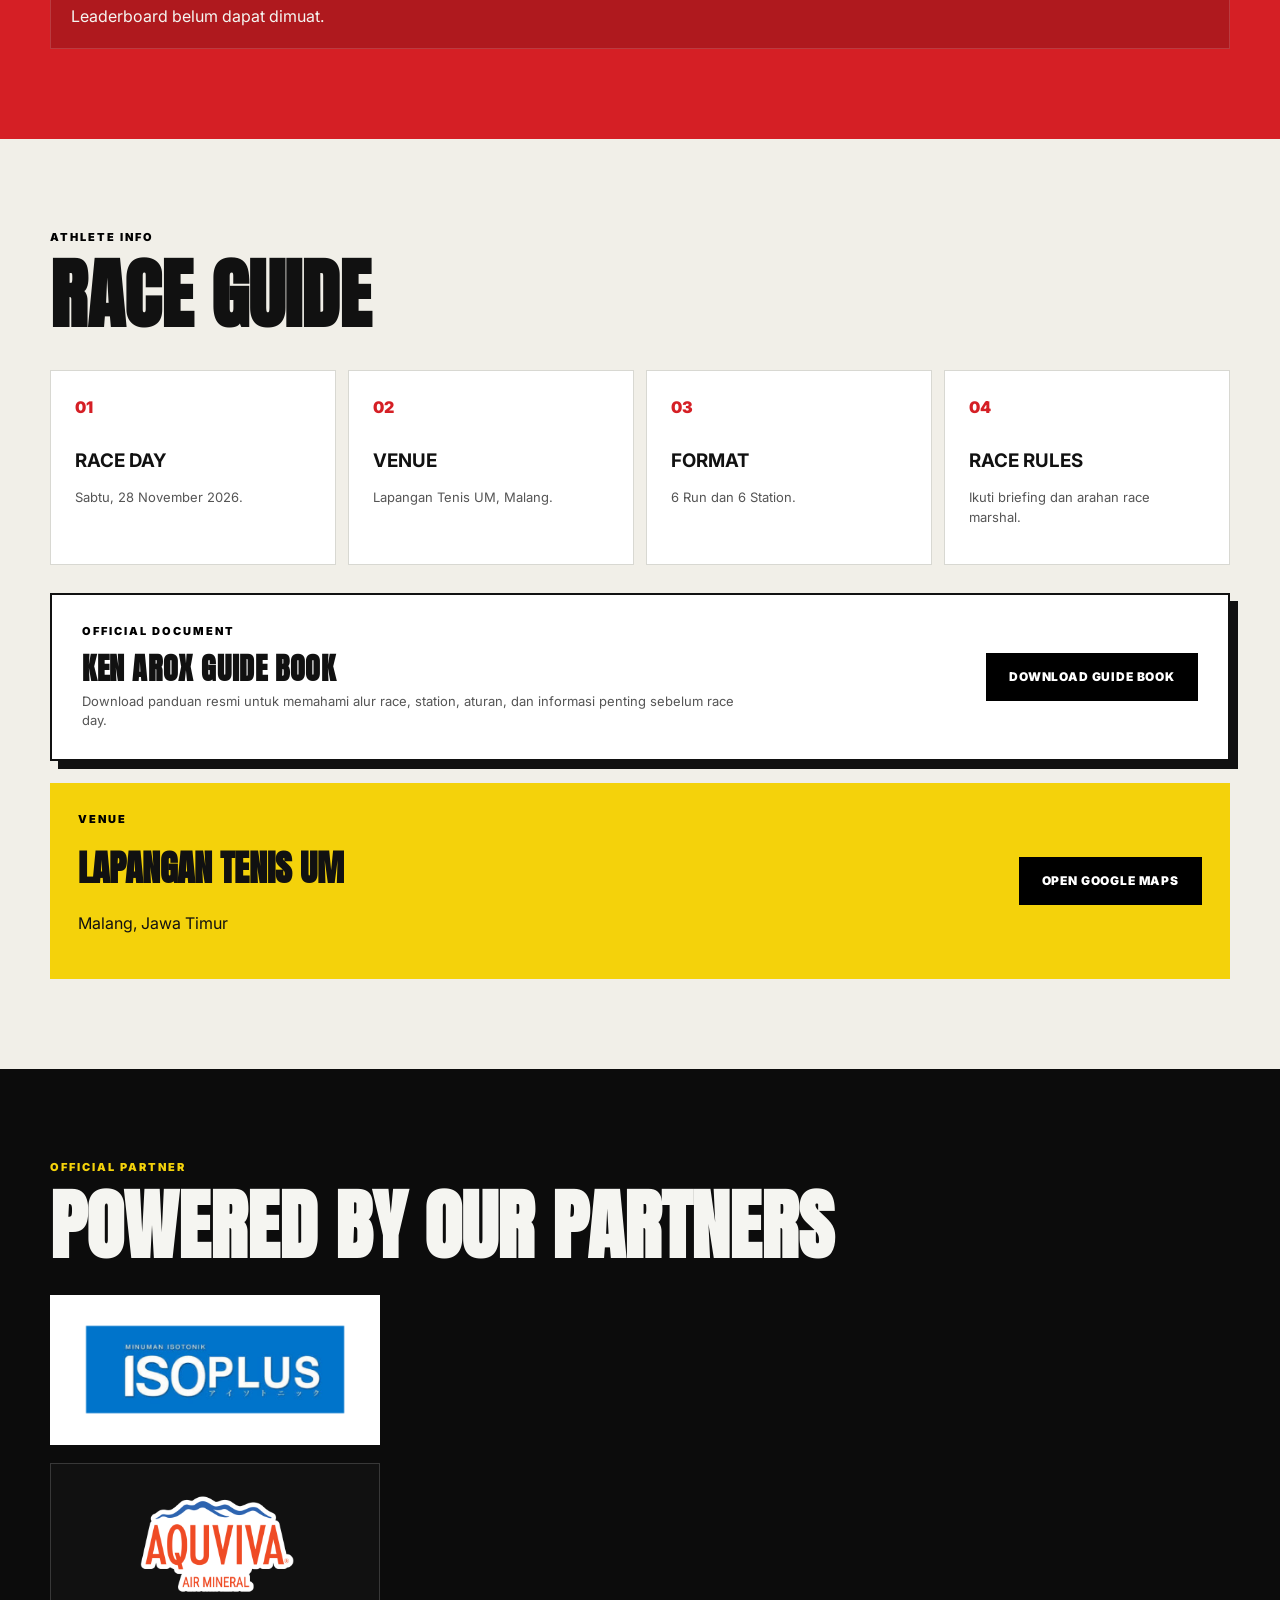
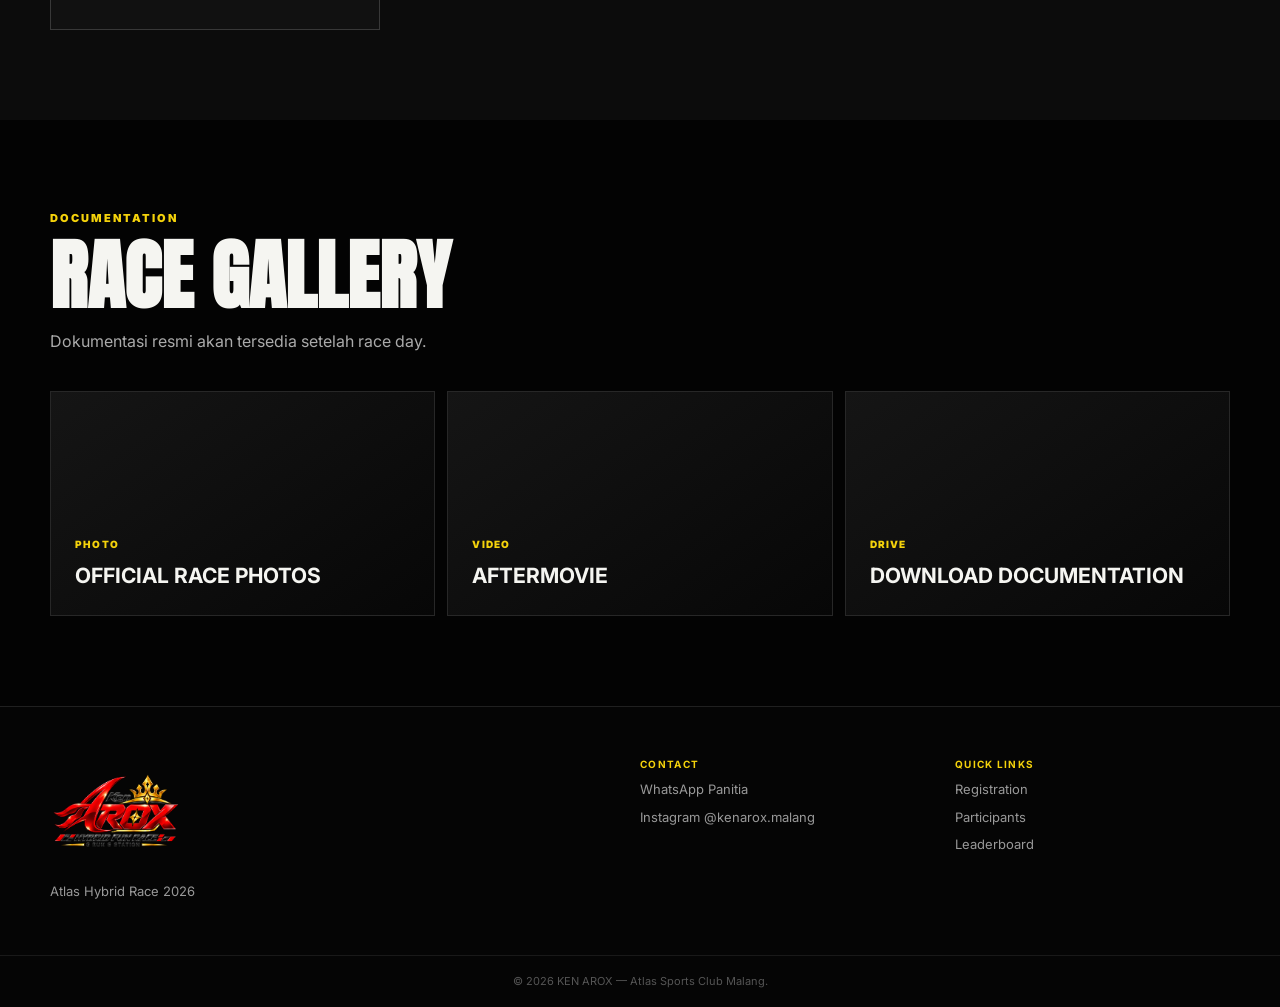
==== commit 5cff03e6: "Add files via upload" ====
--- a/index.html
+++ b/index.html
@@ -1140,15 +1140,13 @@
 
 
 
-    <div class="sponsor-logo-box">
-
-
-      <img
-        src="assets/isoplus.png"
-        alt="Isoplus"
-      >
-
-
+    <div class="sponsor-logos">
+      <div class="sponsor-logo-box sponsor-isoplus">
+        <img src="assets/isoplus-cropped.png" alt="Isoplus" loading="lazy">
+      </div>
+      <div class="sponsor-logo-box sponsor-aquviva">
+        <img src="assets/aquviva.png" alt="Aquviva Air Mineral" loading="lazy">
+      </div>
     </div>
 
 
@@ -1394,6 +1392,30 @@
 
 
 
+
+<!-- RACE PASS PASSWORD PROMPT -->
+<div id="racePassModal" class="race-pass-modal" hidden>
+  <div class="race-pass-overlay" data-close-race-pass></div>
+  <section class="race-pass-dialog" role="dialog" aria-modal="true" aria-labelledby="racePassModalTitle">
+    <button class="race-pass-close" type="button" data-close-race-pass aria-label="Tutup">&times;</button>
+    <div class="race-pass-eyebrow">KEN AROX 2026</div>
+    <h2 id="racePassModalTitle">RACE PASS ACCESS</h2>
+    <p class="race-pass-selected">CATEGORY: <strong id="racePassCategory"></strong></p>
+    <p>Masukkan password untuk mengakses Race Pass kamu.</p>
+    <div class="race-pass-information">
+      <strong>PASSWORD INFORMATION</strong>
+      <p>Password adalah nomor WhatsApp yang digunakan saat pendaftaran KEN AROX 2026, diawali <b>kode negara masing-masing</b>.</p>
+      <small>Contoh Indonesia: 6281234567890 | Internasional (Spanyol): 34612345678</small>
+    </div>
+    <form id="racePassForm">
+      <label for="racePassPassword">PASSWORD</label>
+      <input id="racePassPassword" type="text" inputmode="numeric" autocomplete="off" placeholder="Kode negara + nomor WhatsApp (contoh: 6281234567890)" required aria-describedby="racePassError" />
+      <p id="racePassError" class="race-pass-error" role="alert"></p>
+      <button type="submit">UNLOCK RACE PASS &#8594;</button>
+    </form>
+  </section>
+</div>
+
 <!-- JAVASCRIPT -->
 
 <script src="script.js"></script>
--- a/styles.css
+++ b/styles.css
@@ -1319,8 +1319,12 @@
 }
 
 .start-time {
-  white-space: nowrap;
-}
+  white-space: normal;
+}
+.category-start-row { display: block; margin: 0 0 10px; }
+.category-start-row:last-child { margin-bottom: 0; }
+.category-start-row small { display: block; font-size: 10px; color: #aaa; line-height: 1.4; }
+.category-start-row b { display: block; font-size: 13px; color: #fff; margin-top: 3px; }
 
 .participant-card-actions {
   padding: 17px 20px;
@@ -1721,48 +1725,36 @@
 }
 
 
+.sponsor-logos {
+  display: flex;
+  flex-direction: column;
+  align-items: flex-start;
+  gap: 18px;
+  margin-top: 32px;
+}
+
 .sponsor-logo-box {
-
-  width:
-    min(
-      330px,
-      100%
-    );
-
-  min-height:
-    130px;
-
-  margin-top:
-    32px;
-
-  padding:
-    24px;
-
-  display:
-    flex;
-
-  align-items:
-    center;
-
-  justify-content:
-    center;
-
-  background:
-    white;
-
-}
-
+  width: min(330px, 100%);
+  min-height: 150px;
+  padding: 20px 26px;
+  display: flex;
+  align-items: center;
+  justify-content: center;
+  box-sizing: border-box;
+}
 
 .sponsor-logo-box img {
-
-  max-height:
-    80px;
-
-  object-fit:
-    contain;
-
-}
-
+  display: block;
+  width: 100%;
+  height: auto;
+  max-height: 145px;
+  object-fit: contain;
+}
+
+.sponsor-isoplus { background: #fff; }
+.sponsor-isoplus img { max-height: 110px; }
+.sponsor-aquviva { background: #111; border: 1px solid #383838; }
+.sponsor-aquviva img { max-height: 125px; }
 
 /* =========================================================
    GALLERY
@@ -2339,3 +2331,36 @@
     width: 100%;
   }
 }
+
+
+/* RACE PASS PASSWORD PROMPT */
+.race-pass-modal[hidden] { display: none !important; }
+.race-pass-modal { position: fixed; inset: 0; z-index: 9999; display: flex; align-items: center; justify-content: center; padding: 20px; }
+.race-pass-overlay { position: absolute; inset: 0; background: rgba(0,0,0,.78); }
+.race-pass-dialog { position: relative; width: min(100%, 450px); max-height: 90vh; overflow-y: auto; background: #111; color: #fff; border: 1px solid #555; border-radius: 15px; padding: 30px 24px; box-shadow: 0 24px 70px rgba(0,0,0,.6); }
+.race-pass-eyebrow { color: #facc15; font-size: 12px; font-weight: 800; letter-spacing: 2px; margin-bottom: 8px; }
+.race-pass-dialog h2 { color: #fff; margin: 0 30px 12px 0; font-size: clamp(23px,5vw,30px); line-height: 1.2; }
+.race-pass-dialog p { color: #ddd; font-size: 14px; line-height: 1.6; margin: 9px 0; }
+.race-pass-dialog .race-pass-selected { font-size: 12px; color: #aaa; }
+.race-pass-selected strong { color: #fff; }
+.race-pass-close { position: absolute; right: 14px; top: 12px; border: 0; background: transparent; color: #fff; font-size: 30px; cursor: pointer; }
+.race-pass-information { background: #262626; border-radius: 9px; padding: 16px; margin: 17px 0; }
+.race-pass-information > strong { color: #facc15; font-size: 12px; letter-spacing: 1px; }
+.race-pass-information p { color: #fff; }
+.race-pass-information small { color: #ccc; }
+.race-pass-dialog form label { display: block; font-size: 12px; font-weight: 800; margin-bottom: 8px; }
+.race-pass-dialog form input { box-sizing: border-box; width: 100%; border: 1px solid #666; color: #fff; background: #222; padding: 13px; border-radius: 7px; font-size: 16px; }
+.race-pass-dialog form input:focus { outline: 2px solid #facc15; }
+.race-pass-dialog form button { width: 100%; border: none; border-radius: 7px; padding: 14px; background: #facc15; color: #111; font-weight: 900; cursor: pointer; margin-top: 10px; }
+.race-pass-dialog .race-pass-error { color: #ff8585; min-height: 18px; font-size: 12px; }
+.race-pass-modal-open { overflow: hidden; }
+button.private-pass-btn { cursor: pointer; font-family: inherit; }
+
+/* Racepack pickup indicator: sourced from participant sheet column M. */
+.participant-private-meta .racepack-meta { grid-column: 1 / -1; }
+.racepack-category-row { display: block; margin-bottom: 8px; }
+.racepack-category-row:last-child { margin-bottom: 0; }
+.racepack-category-row small { display: block; margin-bottom: 4px; color: #aaa; font-size: 10px; font-weight: 700; }
+.participant-private-meta .racepack-state { display: inline-block; padding: 6px 10px; width: fit-content; font-size: 12px; letter-spacing: .02em; }
+.participant-private-meta .racepack-taken { color: #6ee7a3; border: 1px solid rgba(110,231,163,.45); background: rgba(110,231,163,.08); }
+.participant-private-meta .racepack-pending { color: #f4d20b; border: 1px solid rgba(244,210,11,.4); background: rgba(244,210,11,.07); }
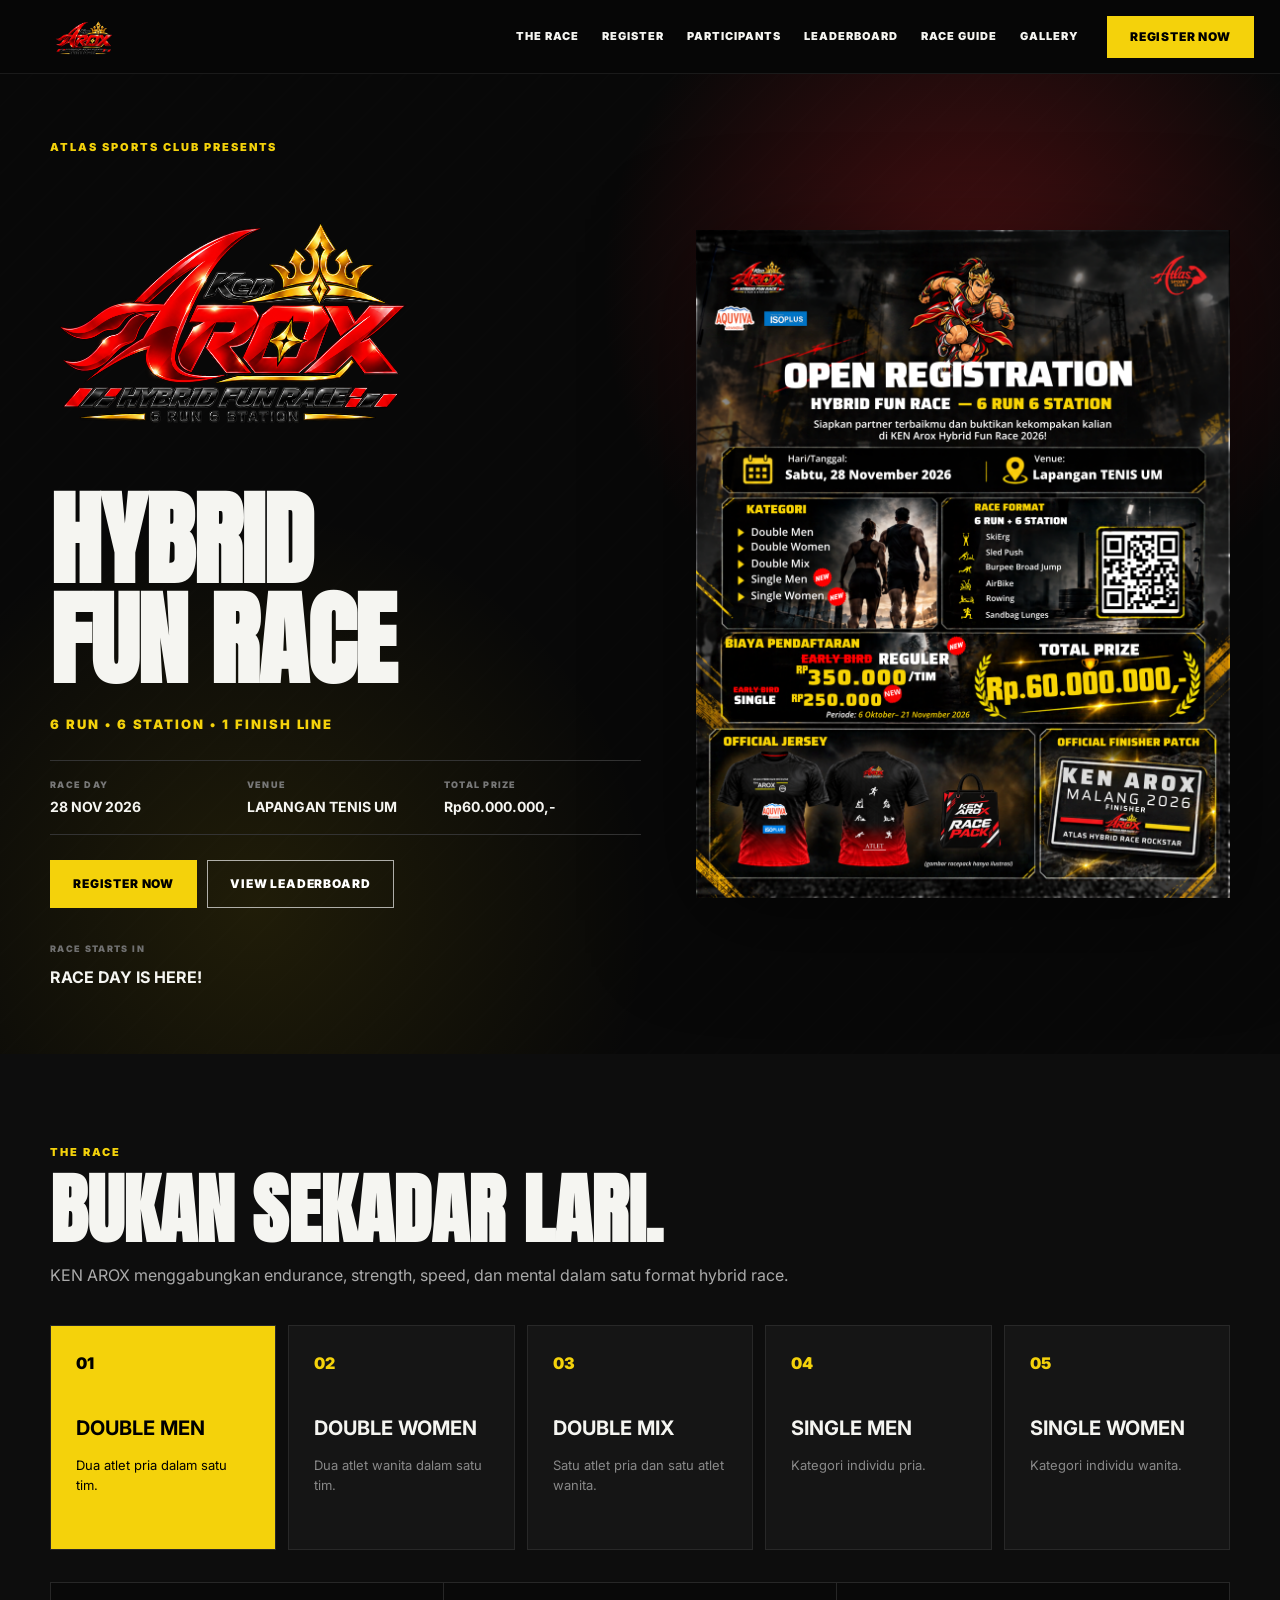
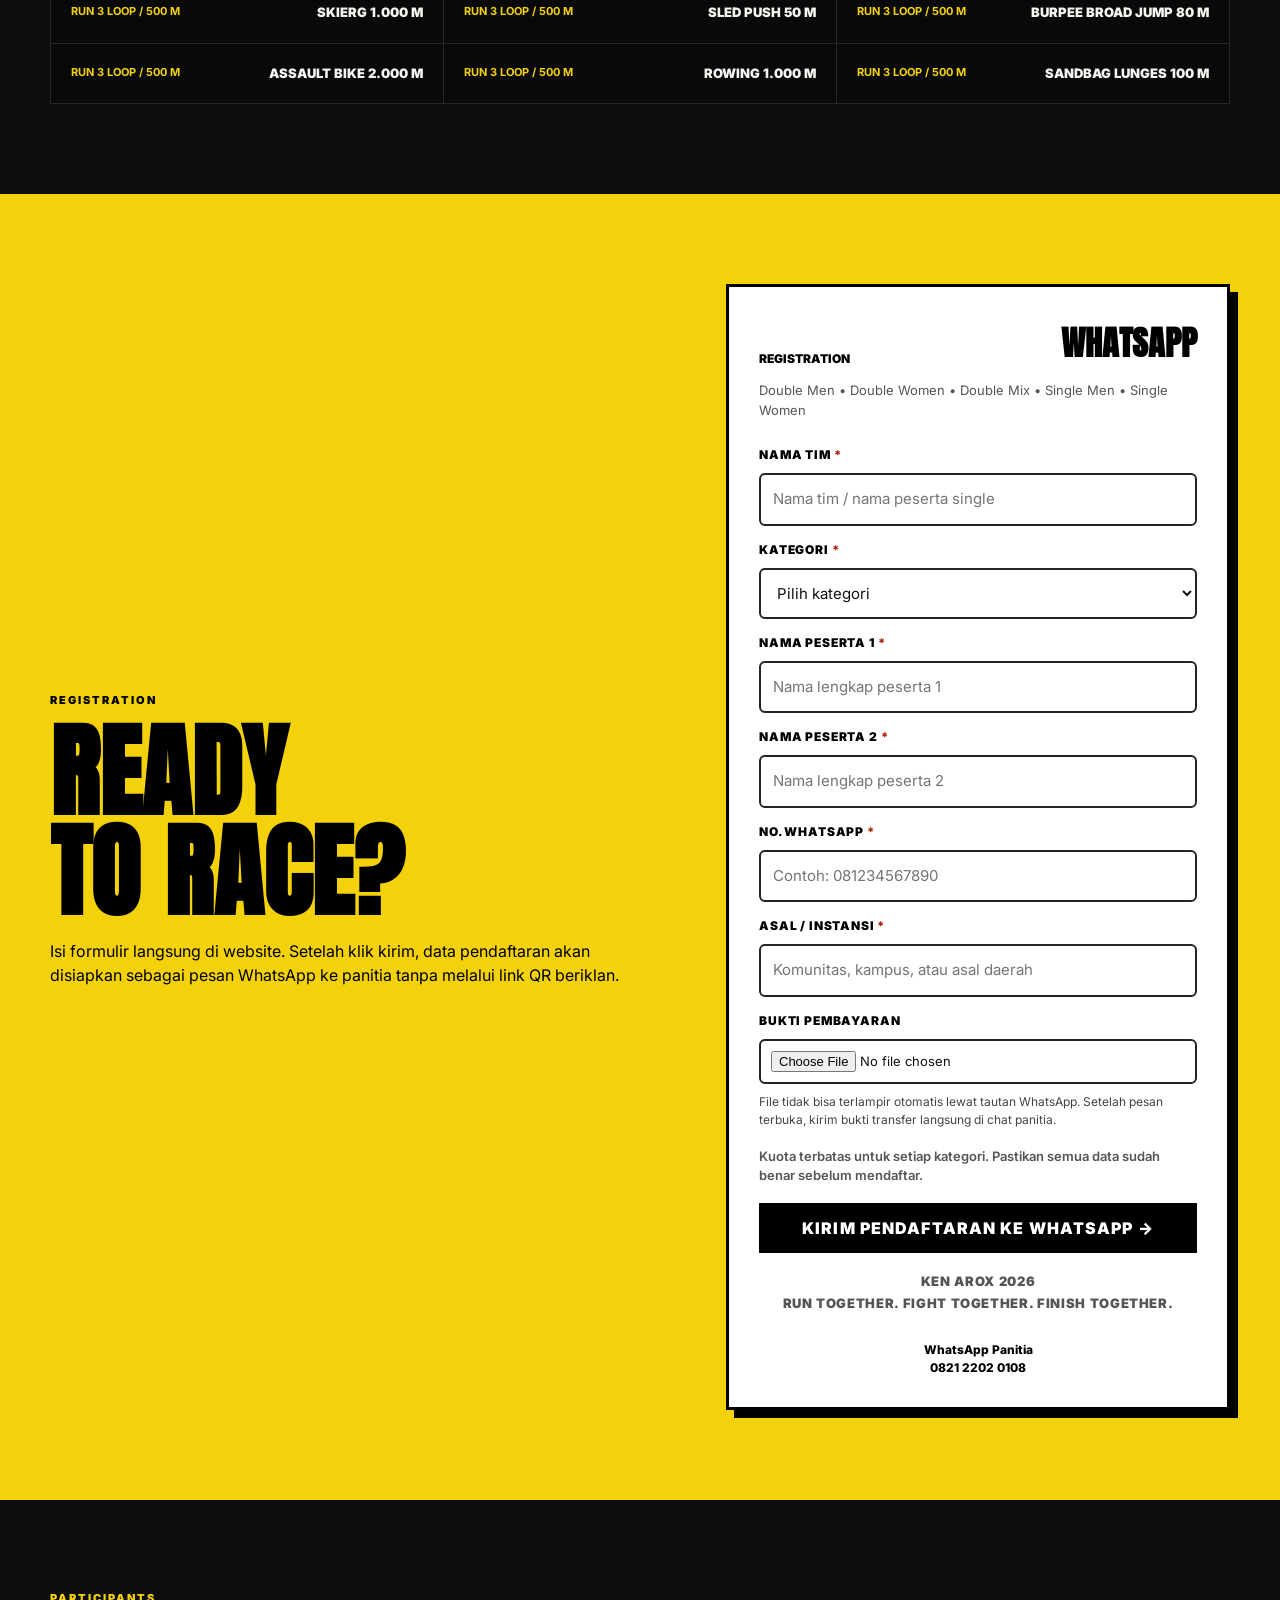
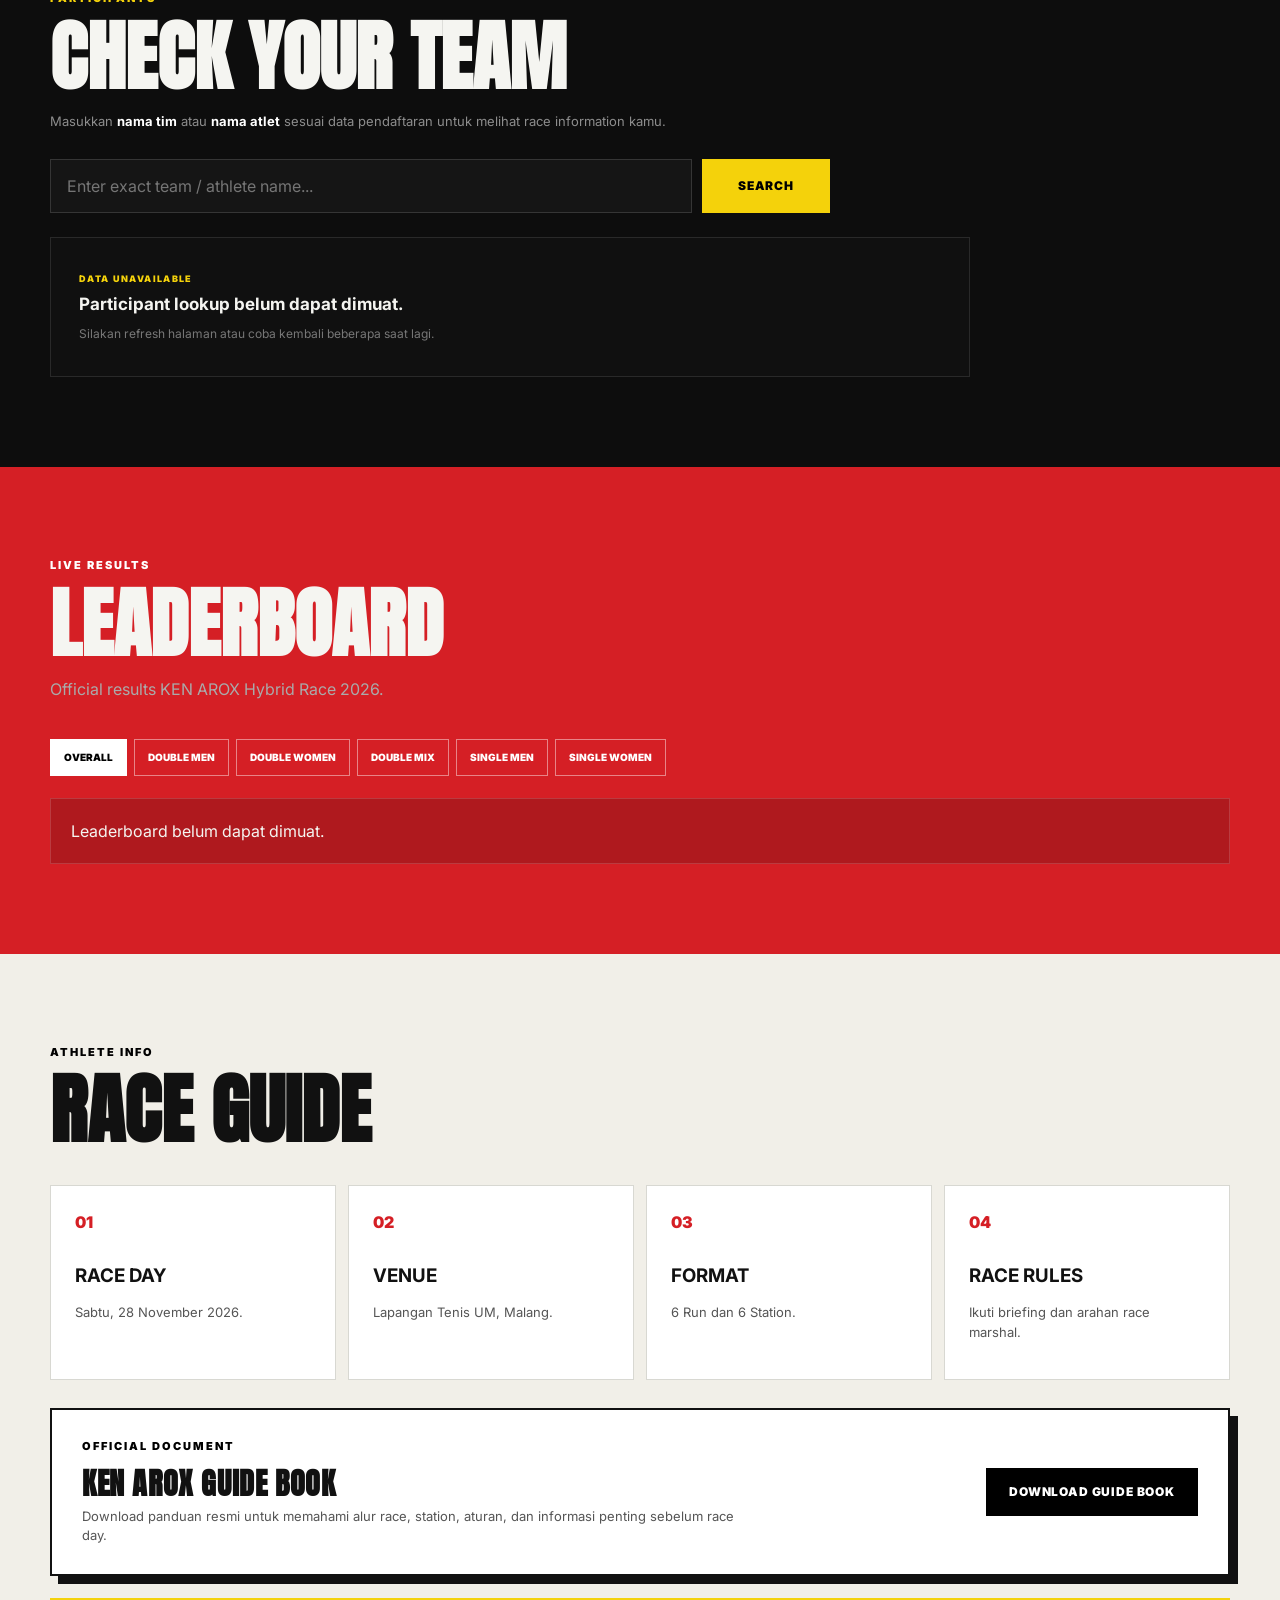
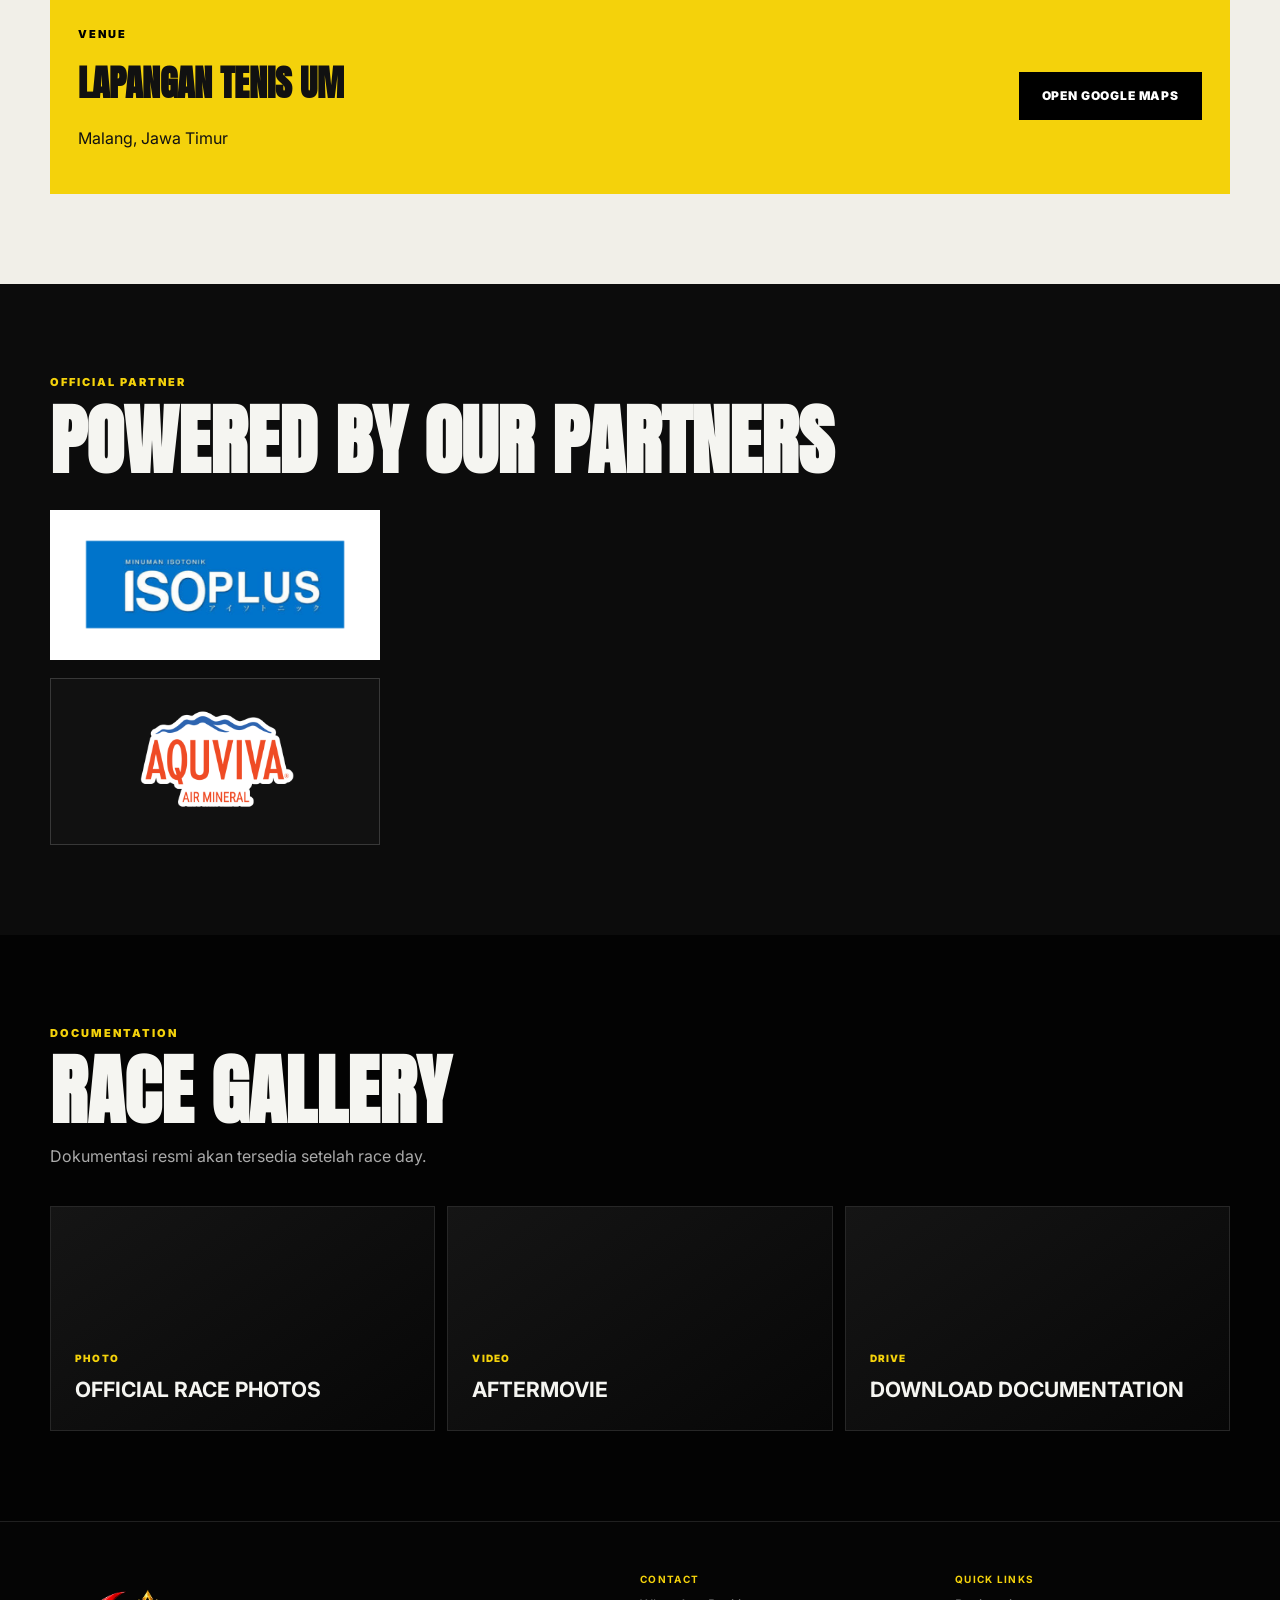
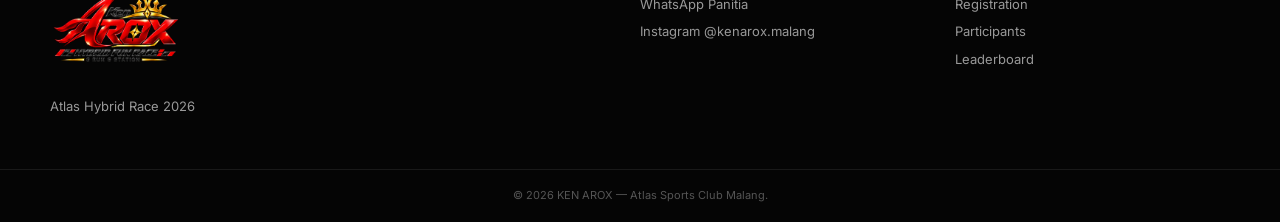
==== commit 00f0d41c: "Add files via upload" ====
--- a/index.html
+++ b/index.html
@@ -128,8 +128,7 @@
 
   <a
     class="btn btn-yellow nav-register"
-    href="https://q.me-qr.com/h4bmpj2s"
-    target="_blank"
+    href="#register"
   >
 
     REGISTER NOW
@@ -258,8 +257,7 @@
 
         <a
           class="btn btn-yellow"
-          href="https://q.me-qr.com/h4bmpj2s"
-          target="_blank"
+          href="#register"
         >
 
           REGISTER NOW
@@ -609,11 +607,7 @@
 
       <p class="register-copy">
 
-        Registrasi KEN AROX dilakukan melalui
-        WhatsApp panitia.
-
-        Pilih kategori kamu dan daftarkan
-        diri atau tim sekarang.
+        Isi formulir langsung di website. Setelah klik kirim, data pendaftaran akan disiapkan sebagai pesan WhatsApp ke panitia tanpa melalui link QR beriklan.
 
       </p>
 
@@ -655,17 +649,39 @@
 
 
 
-      <a
-        class="btn btn-black full"
-        href="https://q.me-qr.com/h4bmpj2s"
-        target="_blank"
-      >
-
-        DAFTAR SEKARANG
-
-      </a>
-
-
+      <form id="kenAroxRegistration" class="ken-form" autocomplete="on">
+        <label for="kenTeam">NAMA TIM <span>*</span></label>
+        <input id="kenTeam" name="team" type="text" maxlength="100" placeholder="Nama tim / nama peserta single" required />
+
+        <label for="kenCategory">KATEGORI <span>*</span></label>
+        <select id="kenCategory" name="category" required>
+          <option value="">Pilih kategori</option>
+          <option>Double Men</option><option>Double Women</option><option>Double Mix</option>
+          <option>Single Men</option><option>Single Women</option>
+        </select>
+
+        <label for="kenP1">NAMA PESERTA 1 <span>*</span></label>
+        <input id="kenP1" name="participant1" type="text" maxlength="100" placeholder="Nama lengkap peserta 1" required />
+        <div id="kenP2Wrap">
+          <label for="kenP2">NAMA PESERTA 2 <span>*</span></label>
+          <input id="kenP2" name="participant2" type="text" maxlength="100" placeholder="Nama lengkap peserta 2" required />
+        </div>
+
+        <label for="kenPhone">NO. WHATSAPP <span>*</span></label>
+        <input id="kenPhone" name="phone" type="tel" inputmode="tel" maxlength="22" placeholder="Contoh: 081234567890" required />
+
+        <label for="kenOrigin">ASAL / INSTANSI <span>*</span></label>
+        <input id="kenOrigin" name="origin" type="text" maxlength="120" placeholder="Komunitas, kampus, atau asal daerah" required />
+
+        <label for="kenProof">BUKTI PEMBAYARAN</label>
+        <input id="kenProof" name="proof" type="file" accept="image/*,.pdf,application/pdf" />
+        <small class="ken-proof-note">File tidak bisa terlampir otomatis lewat tautan WhatsApp. Setelah pesan terbuka, kirim bukti transfer langsung di chat panitia.</small>
+
+        <p class="ken-form-warning">Kuota terbatas untuk setiap kategori. Pastikan semua data sudah benar sebelum mendaftar.</p>
+        <button type="submit" class="btn btn-black full ken-submit">KIRIM PENDAFTARAN KE WHATSAPP →</button>
+        <p id="kenFormFeedback" class="ken-form-feedback" role="status" aria-live="polite"></p>
+        <p class="ken-form-tagline">KEN AROX 2026<br>RUN TOGETHER. FIGHT TOGETHER. FINISH TOGETHER.</p>
+      </form>
 
       <a
         class="contact-wa"
--- a/styles.css
+++ b/styles.css
@@ -2364,3 +2364,20 @@
 .participant-private-meta .racepack-state { display: inline-block; padding: 6px 10px; width: fit-content; font-size: 12px; letter-spacing: .02em; }
 .participant-private-meta .racepack-taken { color: #6ee7a3; border: 1px solid rgba(110,231,163,.45); background: rgba(110,231,163,.08); }
 .participant-private-meta .racepack-pending { color: #f4d20b; border: 1px solid rgba(244,210,11,.4); background: rgba(244,210,11,.07); }
+
+
+/* Registration form - KEN AROX */
+.ken-form { display: flex; flex-direction: column; gap: 9px; margin-top: 20px; }
+.ken-form label { display: block; margin-top: 6px; font-size: 12px; font-weight: 900; letter-spacing: .07em; }
+.ken-form label span { color: #ad240b; }
+.ken-form input, .ken-form select { display: block; box-sizing: border-box; width: 100%; min-width: 0; border: 2px solid #242424; border-radius: 6px; padding: 13px 12px; font: inherit; font-size: 15px; background: #fff; color: #111; }
+.ken-form input:focus, .ken-form select:focus { outline: 3px solid #e6bc0d; outline-offset: 1px; }
+.ken-form input[type=file] { font-size: 13px; padding: 10px; }
+.ken-form #kenP2Wrap { display: flex; flex-direction: column; gap: 9px; }
+.ken-form #kenP2Wrap[hidden] { display: none; }
+.ken-proof-note { display: block; line-height: 1.55; font-size: 12px; color: #444; }
+.ken-form-warning { font-size: 13px; line-height: 1.5; font-weight: 600; margin: 8px 0; }
+.ken-form .ken-submit { border: 0; cursor: pointer; font: inherit; font-weight: 900; white-space: normal; min-height: 50px; }
+.ken-form-feedback { font-size: 13px; line-height: 1.5; font-weight: 700; }
+.ken-form-feedback:empty { display: none; }
+.ken-form-tagline { text-align: center; font-size: 11px; font-weight: 900; line-height: 1.7; letter-spacing: .05em; margin-top: 8px; }
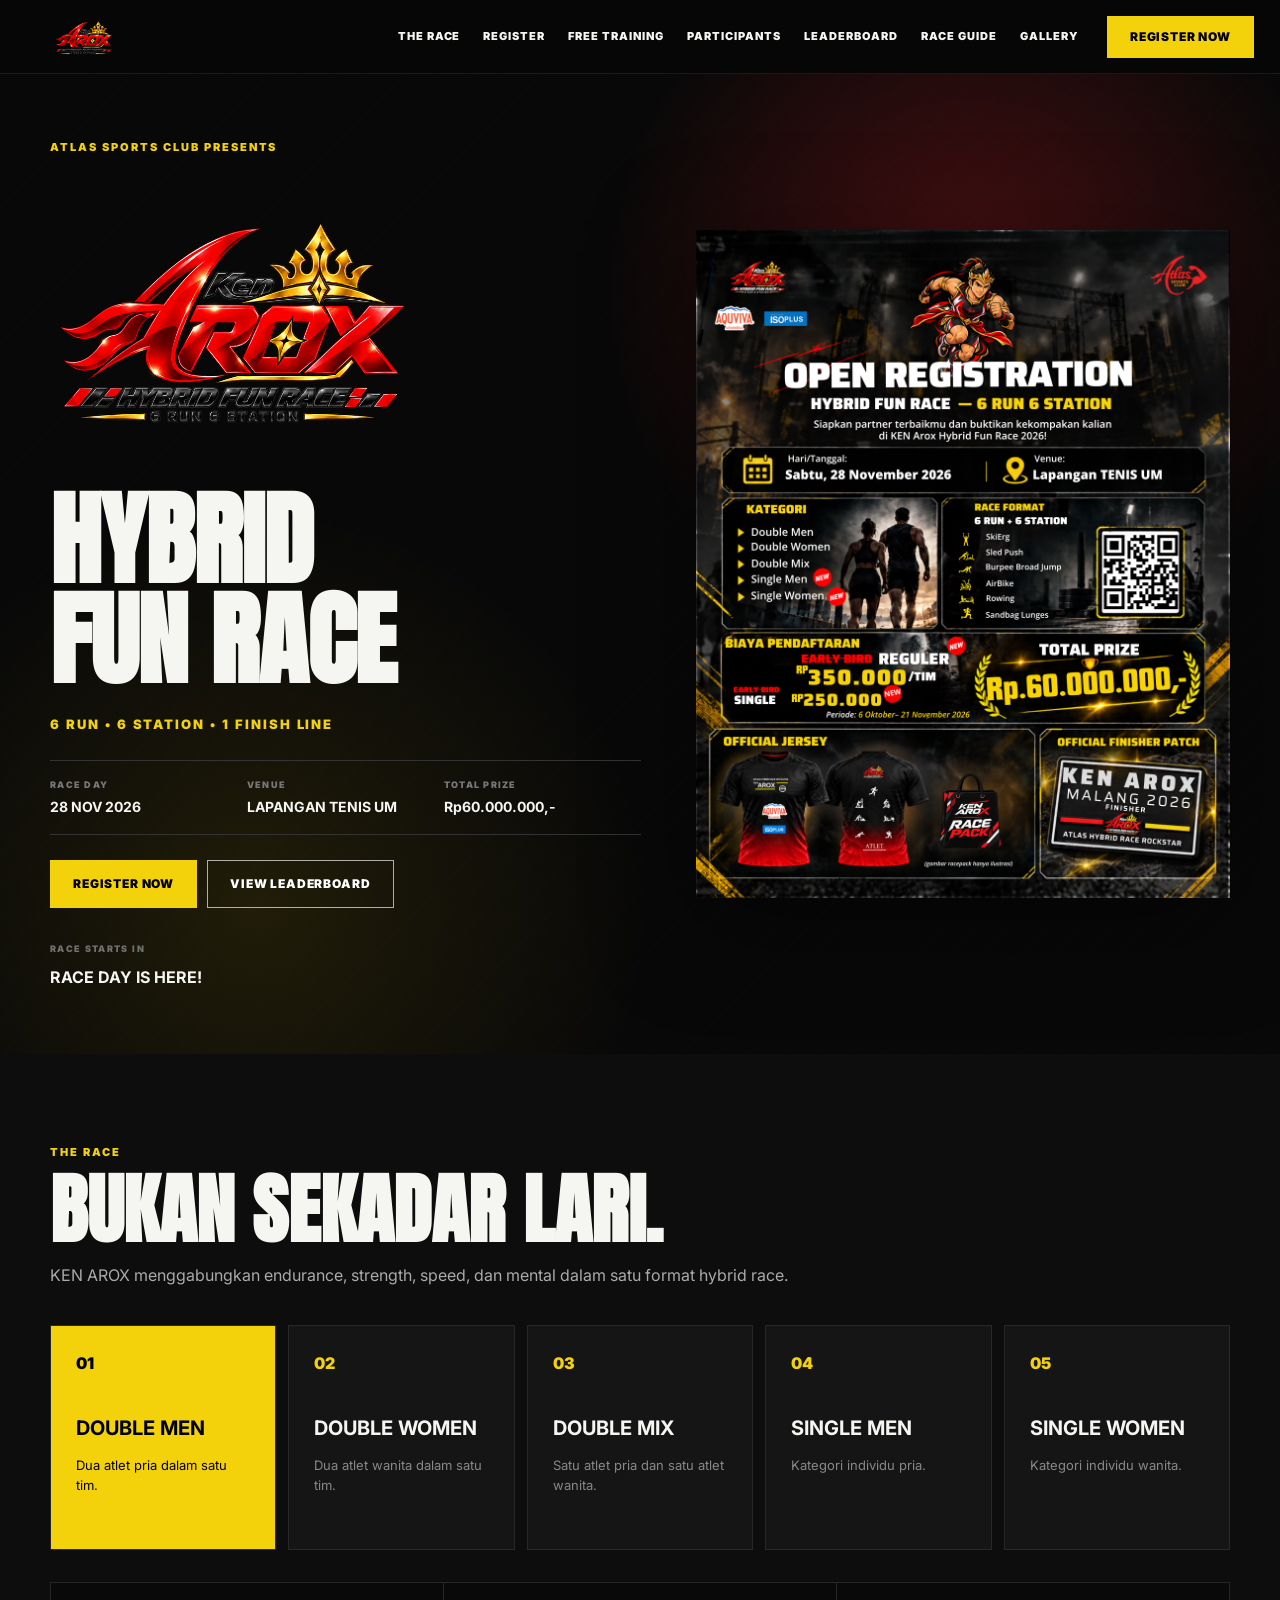
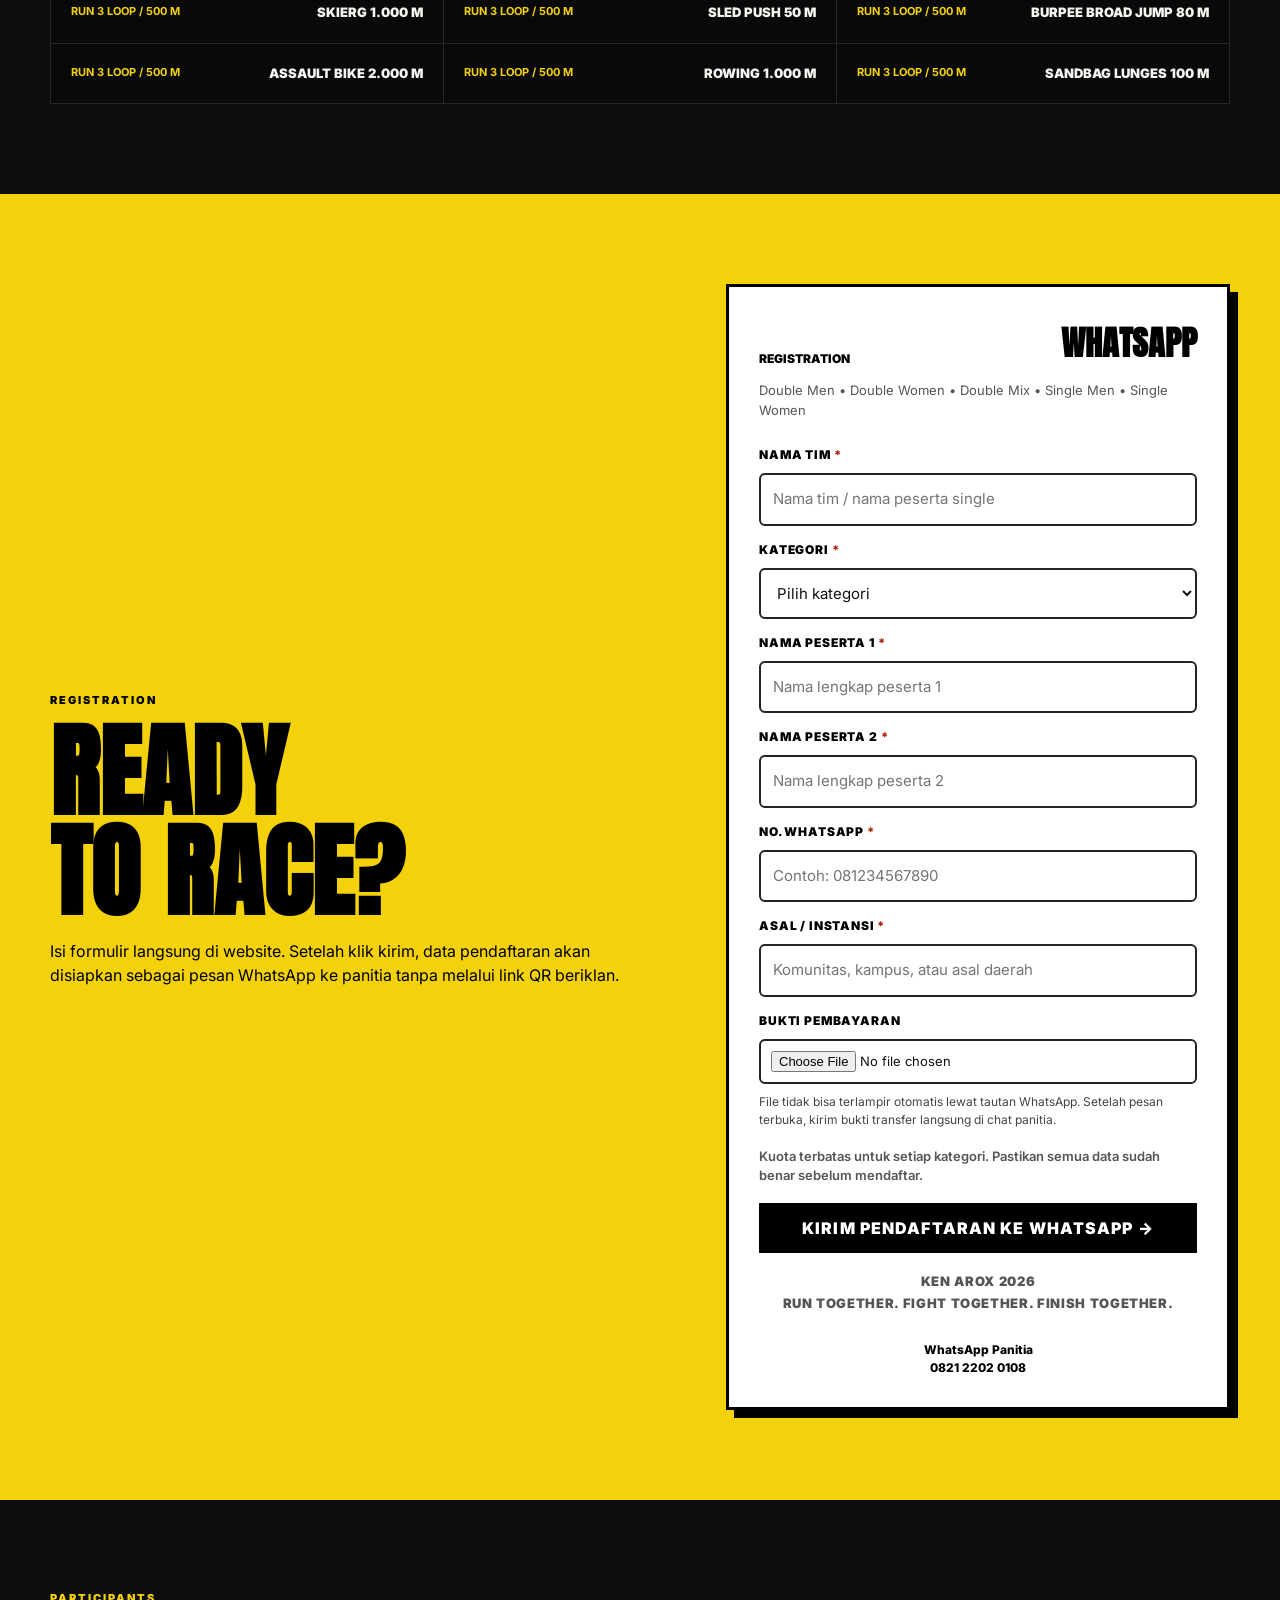
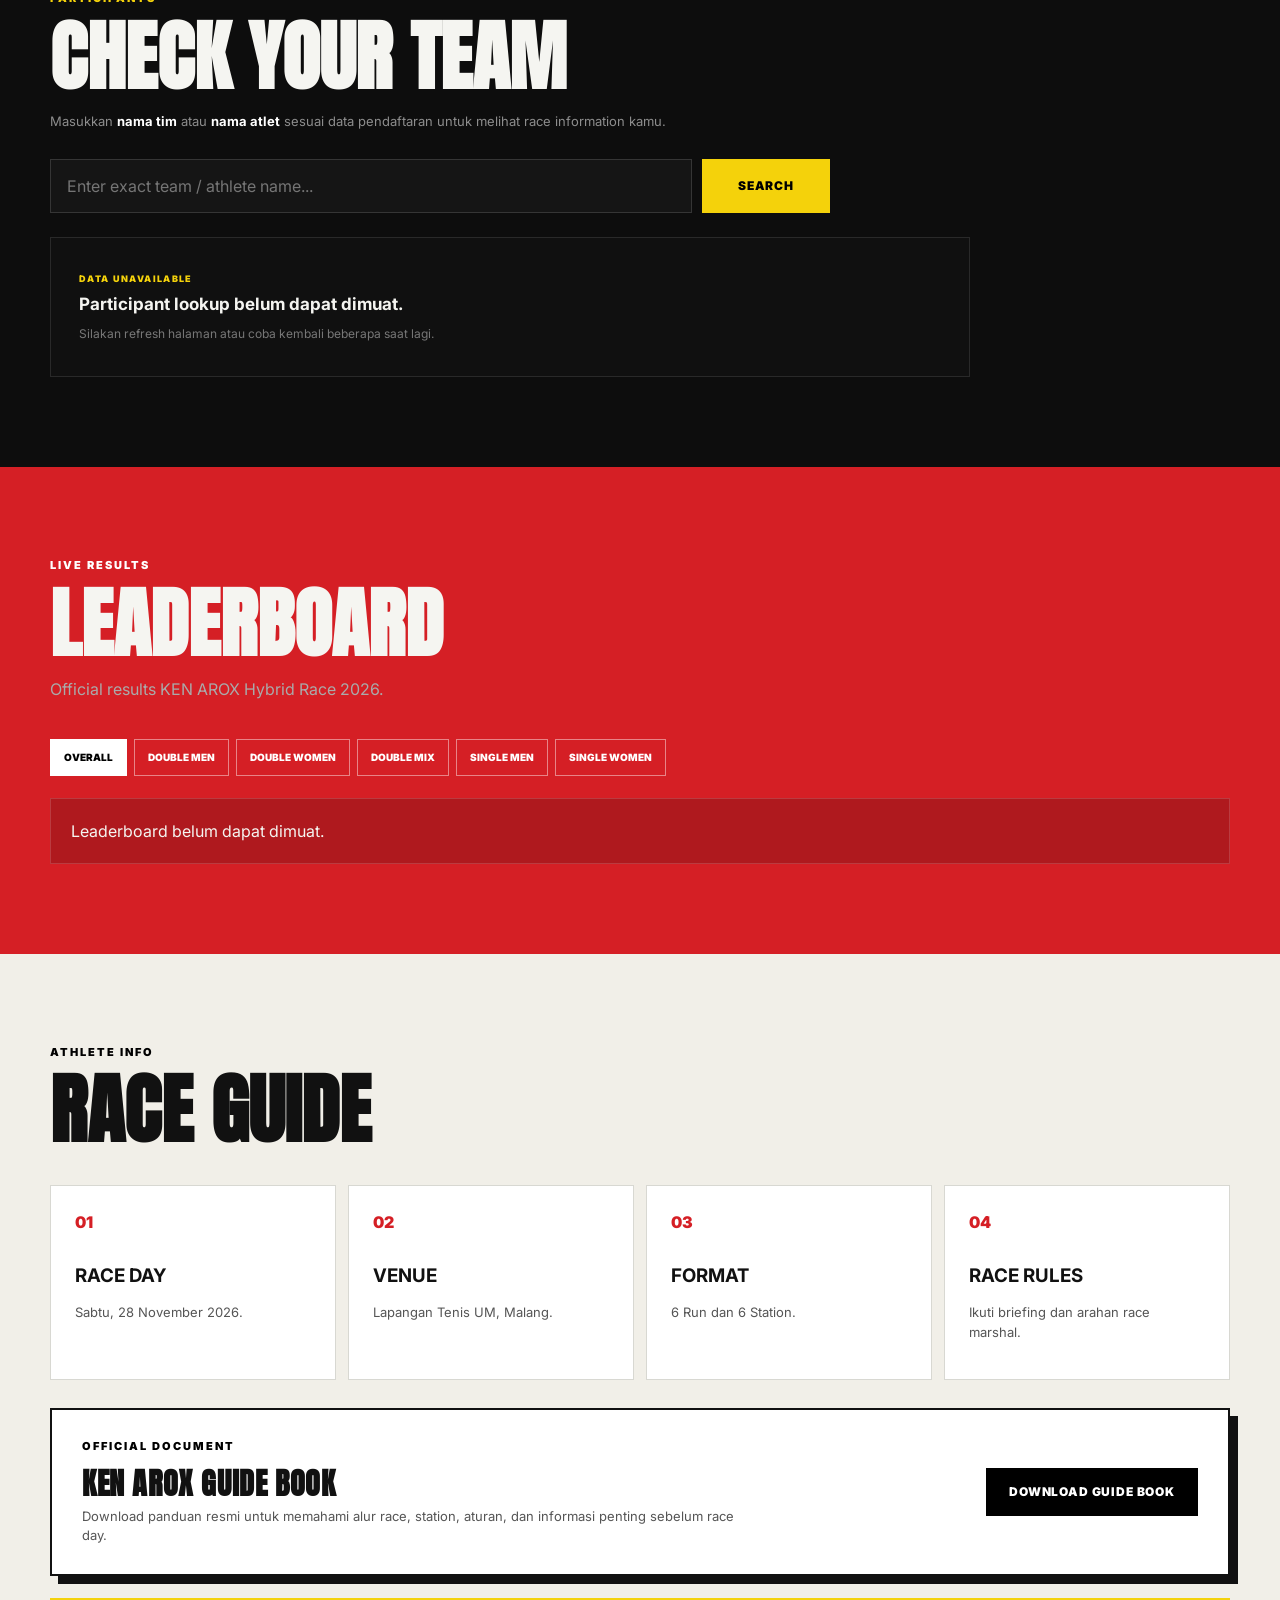
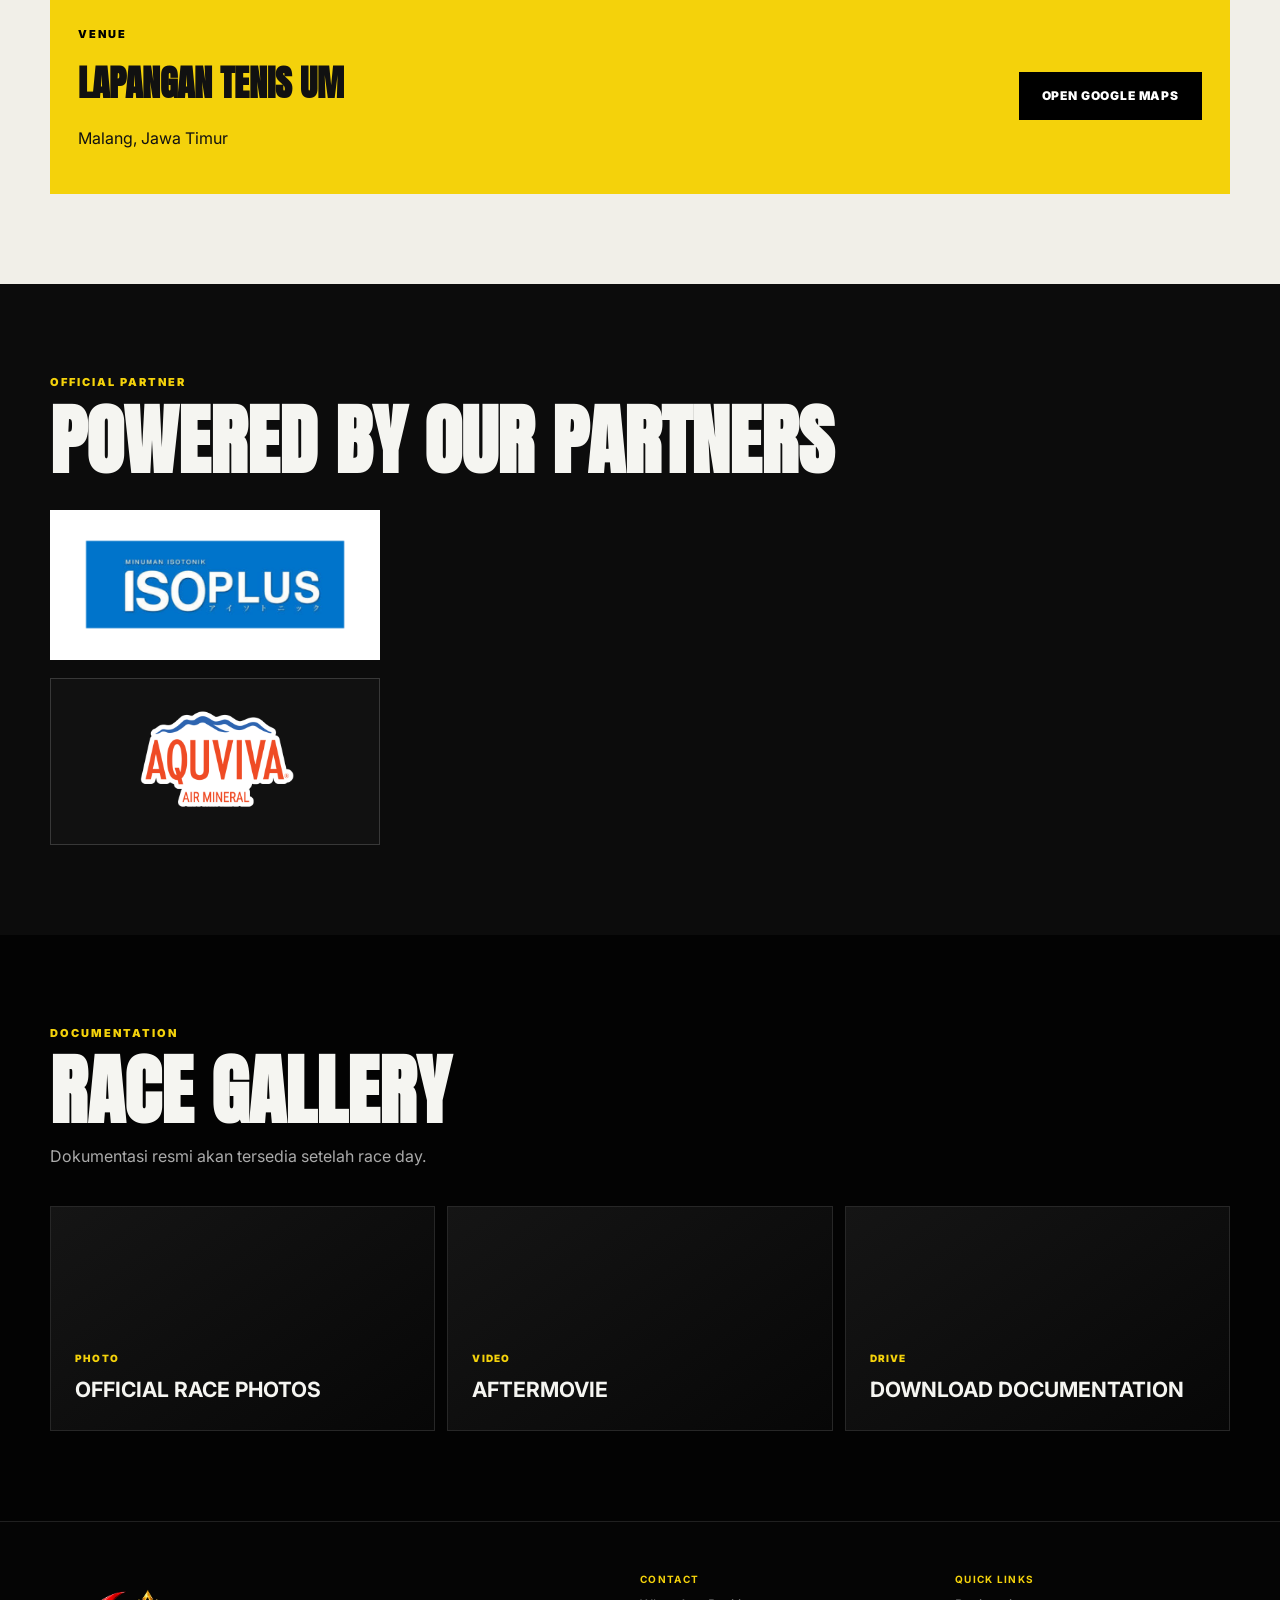
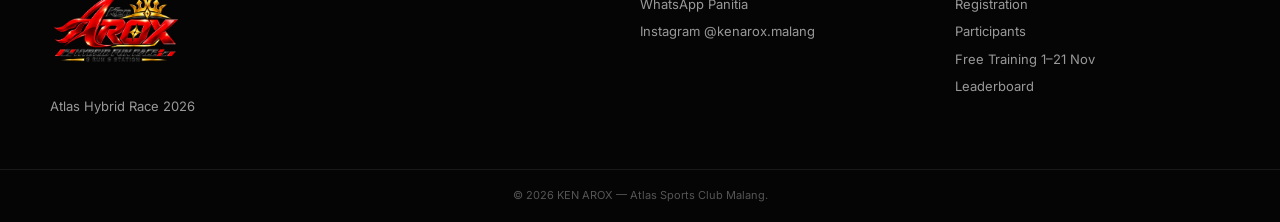
==== commit f607bb19: "Add files via upload" ====
--- a/index.html
+++ b/index.html
@@ -102,6 +102,10 @@
 
     <a href="#register">
       REGISTER
+    </a>
+
+    <a href="training.html">
+      FREE TRAINING
     </a>
 
     <a href="#participants">
@@ -1379,6 +1383,13 @@
       <a href="#participants">
 
         Participants
+
+      </a>
+
+
+      <a href="training.html">
+
+        Free Training 1–21 Nov
 
       </a>
 
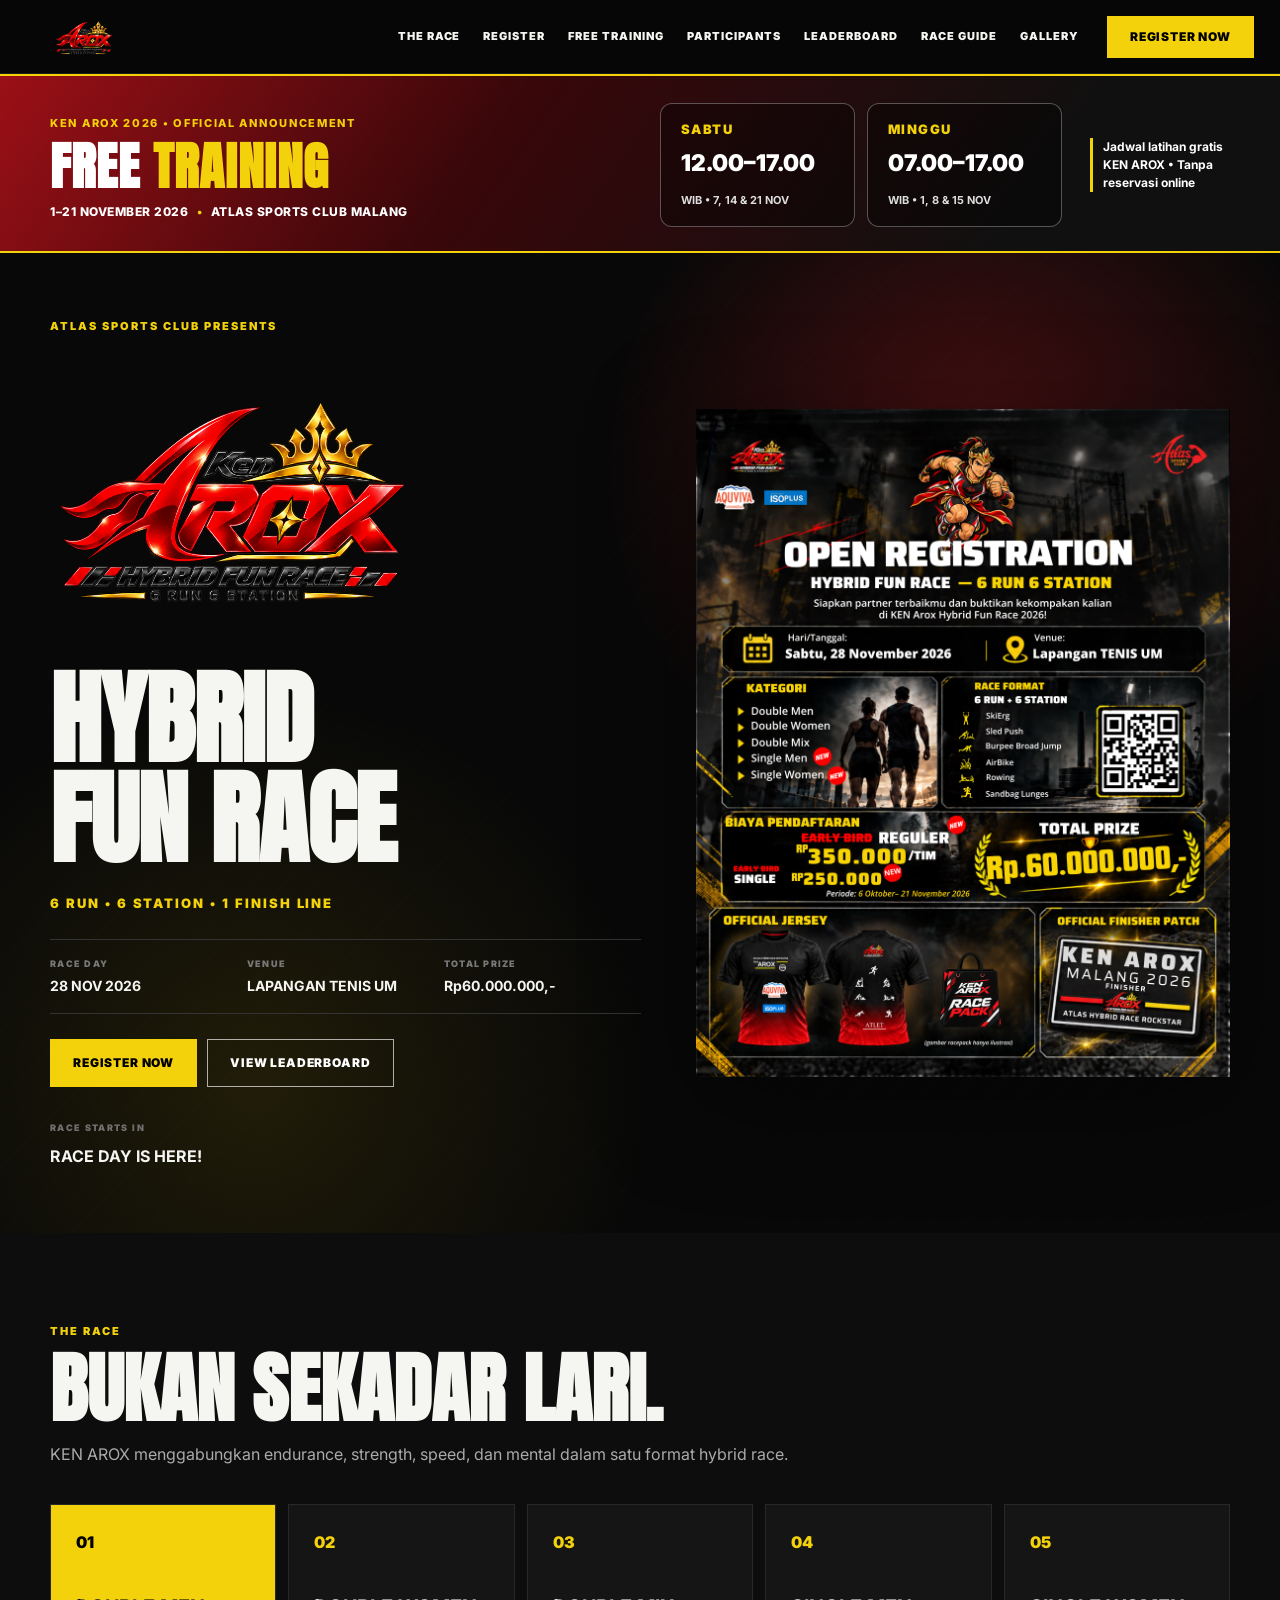
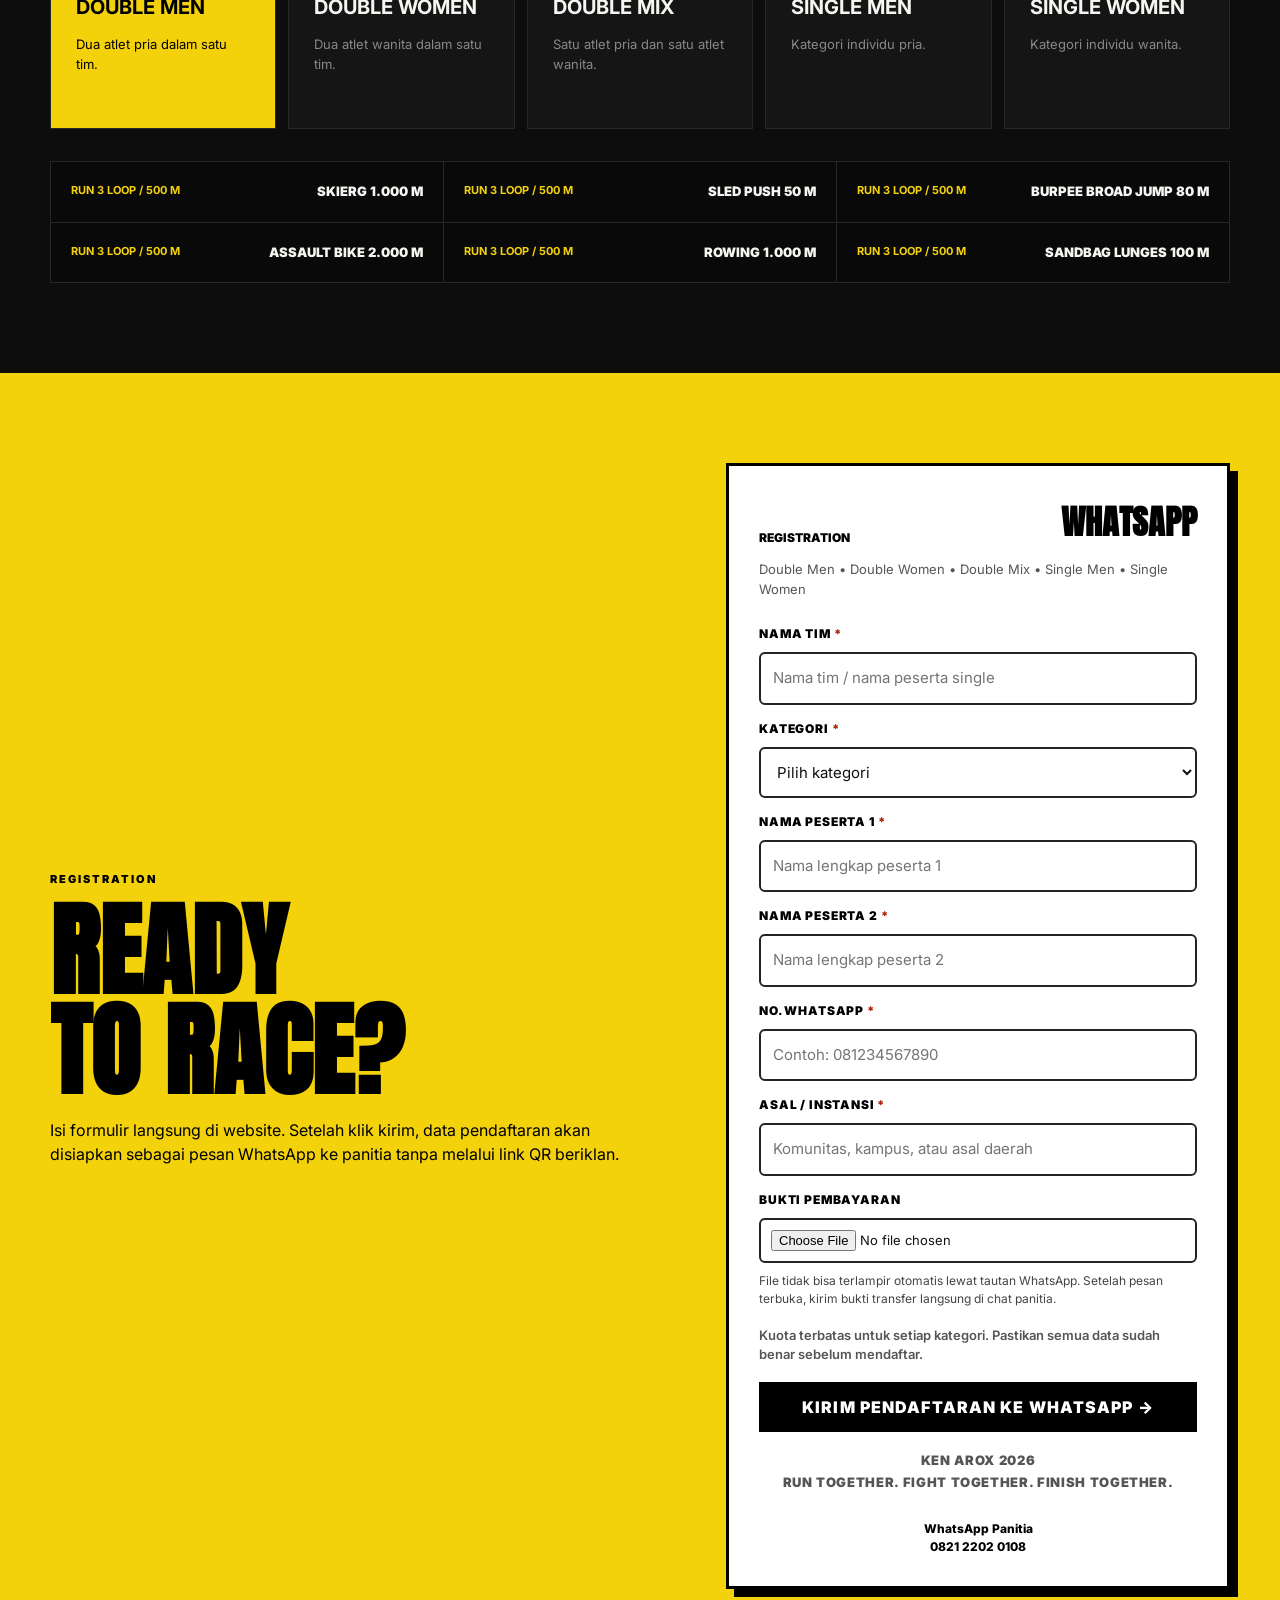
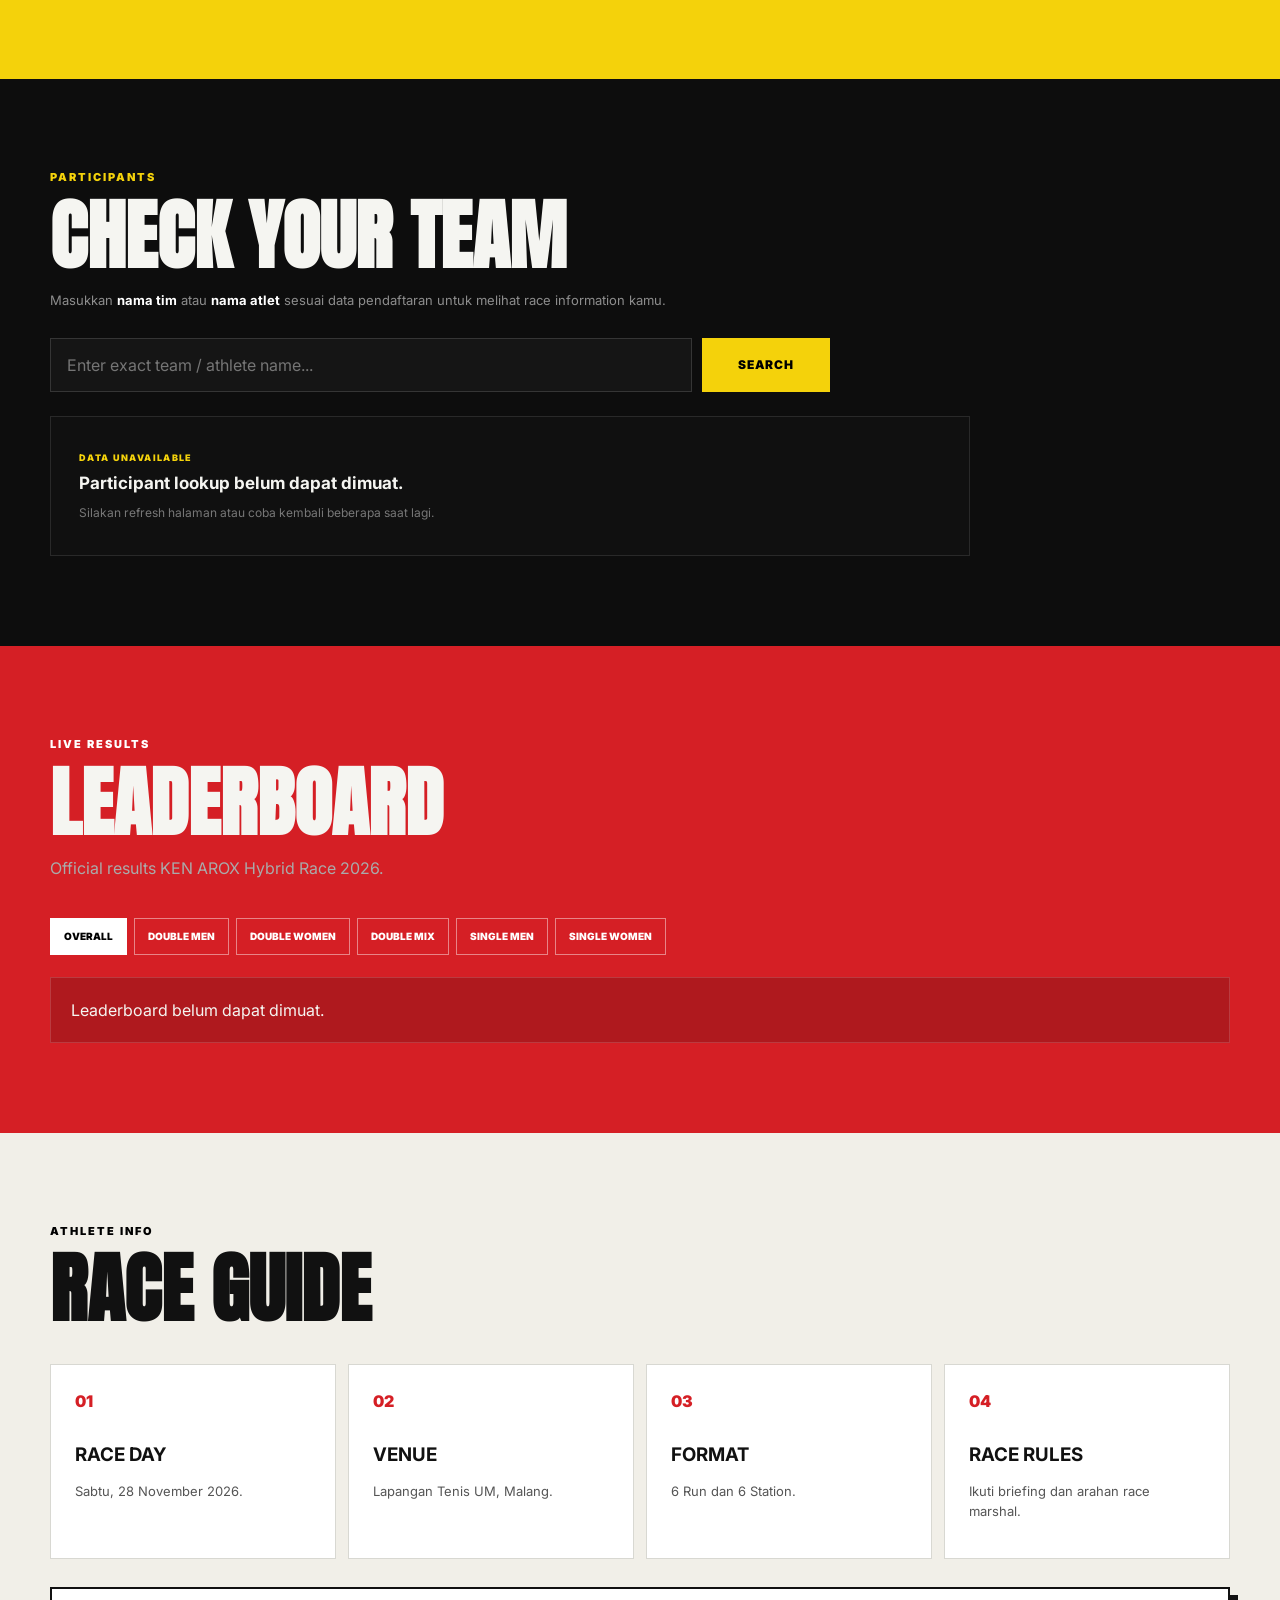
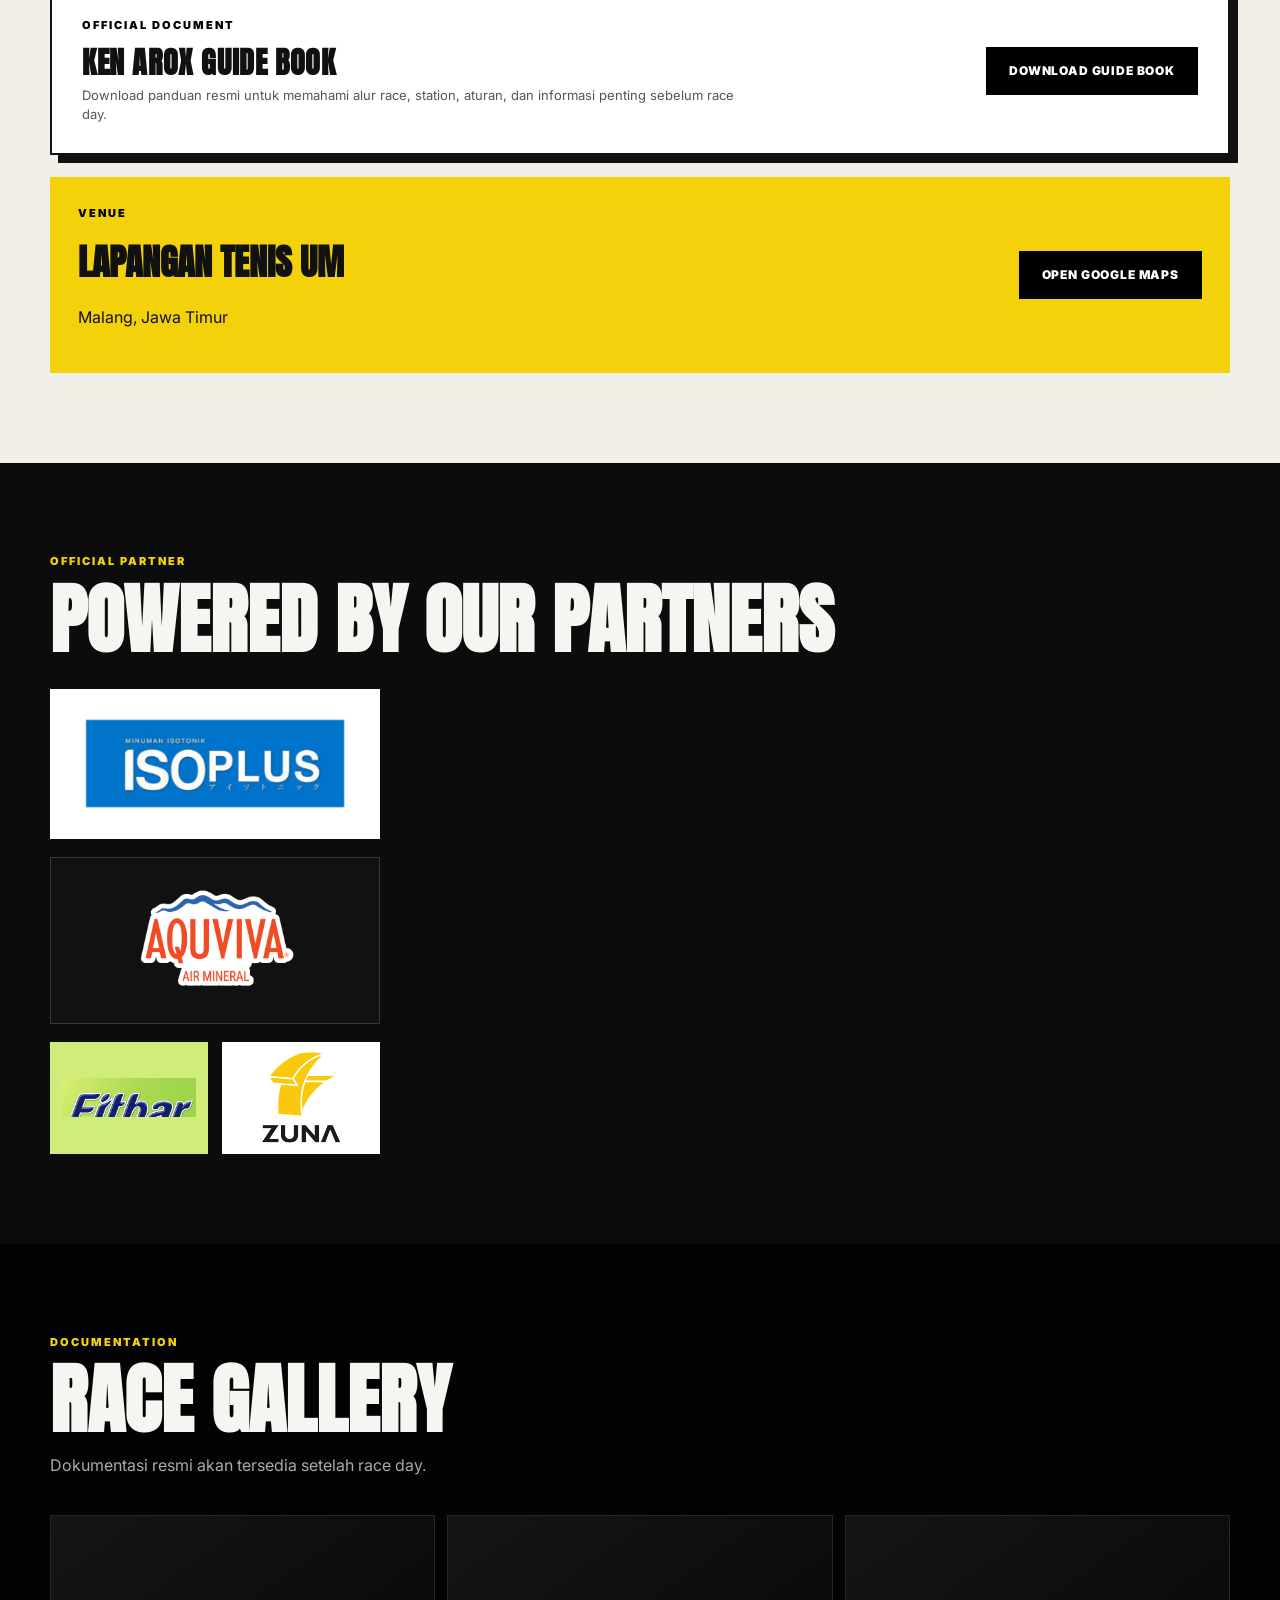
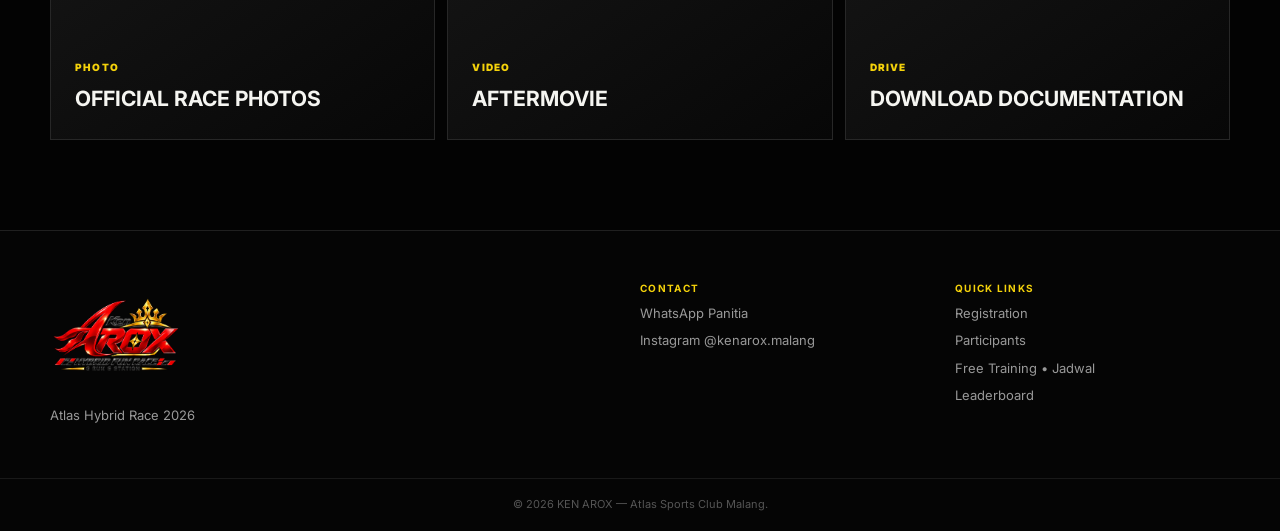
==== commit 1d2711f9: "Add files via upload" ====
--- a/index.html
+++ b/index.html
@@ -104,7 +104,7 @@
       REGISTER
     </a>
 
-    <a href="training.html">
+    <a href="#free-training">
       FREE TRAINING
     </a>
 
@@ -145,6 +145,31 @@
 
 
 <main>
+
+<!-- FREE TRAINING ANNOUNCEMENT — NO RESERVATION REQUIRED -->
+<section class="training-announcement" id="free-training" aria-labelledby="trainingAnnouncementTitle">
+  <div class="container training-announcement-inner">
+    <div class="training-announcement-heading">
+      <span class="training-announcement-tag">KEN AROX 2026 • OFFICIAL ANNOUNCEMENT</span>
+      <h2 id="trainingAnnouncementTitle">FREE <span>TRAINING</span></h2>
+      <p>1–21 NOVEMBER 2026 <span class="training-announcement-separator">•</span> ATLAS SPORTS CLUB MALANG</p>
+    </div>
+    <div class="training-announcement-times">
+      <div class="training-announcement-day">
+        <span>SABTU</span>
+        <strong>12.00–17.00</strong>
+        <small>WIB • 7, 14 &amp; 21 NOV</small>
+      </div>
+      <div class="training-announcement-day">
+        <span>MINGGU</span>
+        <strong>07.00–17.00</strong>
+        <small>WIB • 1, 8 &amp; 15 NOV</small>
+      </div>
+    </div>
+    <p class="training-announcement-note">Jadwal latihan gratis KEN AROX • Tanpa reservasi online</p>
+  </div>
+</section>
+
 
 
 <!-- ======================================================
@@ -1167,6 +1192,14 @@
       <div class="sponsor-logo-box sponsor-aquviva">
         <img src="assets/aquviva.png" alt="Aquviva Air Mineral" loading="lazy">
       </div>
+      <div class="sponsor-product-partners" aria-label="Product partners">
+        <div class="sponsor-logo-box sponsor-fitbar">
+          <img src="assets/fitbar.png" alt="Fitbar" loading="lazy">
+        </div>
+        <div class="sponsor-logo-box sponsor-zuna">
+          <img src="assets/zuna.png" alt="ZUNA" loading="lazy">
+        </div>
+      </div>
     </div>
 
 
@@ -1387,9 +1420,9 @@
       </a>
 
 
-      <a href="training.html">
-
-        Free Training 1–21 Nov
+      <a href="#free-training">
+
+        Free Training • Jadwal
 
       </a>
 
--- a/styles.css
+++ b/styles.css
@@ -1755,6 +1755,28 @@
 .sponsor-isoplus img { max-height: 110px; }
 .sponsor-aquviva { background: #111; border: 1px solid #383838; }
 .sponsor-aquviva img { max-height: 125px; }
+
+/* Product partners are intentionally smaller than main refreshment sponsors. */
+.sponsor-product-partners {
+  display: flex;
+  align-items: center;
+  flex-wrap: wrap;
+  gap: 14px;
+  max-width: 100%;
+}
+.sponsor-product-partners .sponsor-logo-box {
+  width: 158px;
+  min-height: 112px;
+  height: 112px;
+  padding: 10px 12px;
+}
+.sponsor-fitbar { background: #d0ed7c; }
+.sponsor-fitbar img { max-height: 84px; }
+.sponsor-zuna { background: #fff; }
+.sponsor-zuna img { max-height: 96px; }
+@media (max-width: 370px) {
+  .sponsor-product-partners .sponsor-logo-box { width: 140px; }
+}
 
 /* =========================================================
    GALLERY
@@ -2381,3 +2403,39 @@
 .ken-form-feedback { font-size: 13px; line-height: 1.5; font-weight: 700; }
 .ken-form-feedback:empty { display: none; }
 .ken-form-tagline { text-align: center; font-size: 11px; font-weight: 900; line-height: 1.7; letter-spacing: .05em; margin-top: 8px; }
+
+
+/* Free Training — highlighted announcement on the homepage */
+.training-announcement {
+  position: relative;
+  background: linear-gradient(125deg, #9b1016 0%, #39070a 38%, #101010 80%);
+  border-top: 2px solid #f3d20b;
+  border-bottom: 2px solid #f3d20b;
+  color: #fff;
+  scroll-margin-top: 80px;
+}
+.training-announcement-inner { padding: 27px 0 24px; }
+.training-announcement-inner, .training-announcement-times { display: flex; align-items: center; gap: 28px; }
+.training-announcement-heading { flex: 1; min-width: 0; }
+.training-announcement-tag { display: inline-block; font: 800 11px/1.3 Inter, sans-serif; letter-spacing: 1.7px; color: #f3d20b; }
+.training-announcement h2 { font: 900 clamp(30px, 4vw, 54px)/1.05 Anton, Impact, sans-serif; letter-spacing: 1px; margin: 7px 0 10px; }
+.training-announcement h2 span { color: #f3d20b; }
+.training-announcement-heading p { margin: 0; font: 800 12px/1.5 Inter, sans-serif; letter-spacing: 0.5px; }
+.training-announcement-separator { color: #f3d20b; margin: 0 5px; }
+.training-announcement-times { gap: 12px; }
+.training-announcement-day { border: 1px solid rgba(255,255,255,.3); border-radius: 12px; padding: 16px 20px; background: rgba(0,0,0,.36); min-width: 195px; }
+.training-announcement-day span { color: #f3d20b; display: block; font-weight: 900; font-size: 13px; letter-spacing: 1.4px; }
+.training-announcement-day strong { display: block; white-space: nowrap; margin: 6px 0; font-weight: 900; font-size: 23px; }
+.training-announcement-day small { font-size: 11px; font-weight: 700; color: #ddd; }
+.training-announcement-note { border-left: 3px solid #f3d20b; padding-left: 10px; max-width: 140px; font-size: 12px; line-height: 1.5; font-weight: 700; }
+@media (max-width: 1100px) {
+ .training-announcement-inner { flex-wrap: wrap; }
+ .training-announcement-heading { flex-basis: 100%; }
+ .training-announcement-note { max-width: none; }
+}
+@media (max-width: 600px) {
+ .training-announcement-inner { gap: 18px; padding: 25px 0; }
+ .training-announcement-times { flex-direction: column; align-items: stretch; width: 100%; }
+ .training-announcement-day { min-width: 0; }
+ .training-announcement-note { margin: 0; }
+}
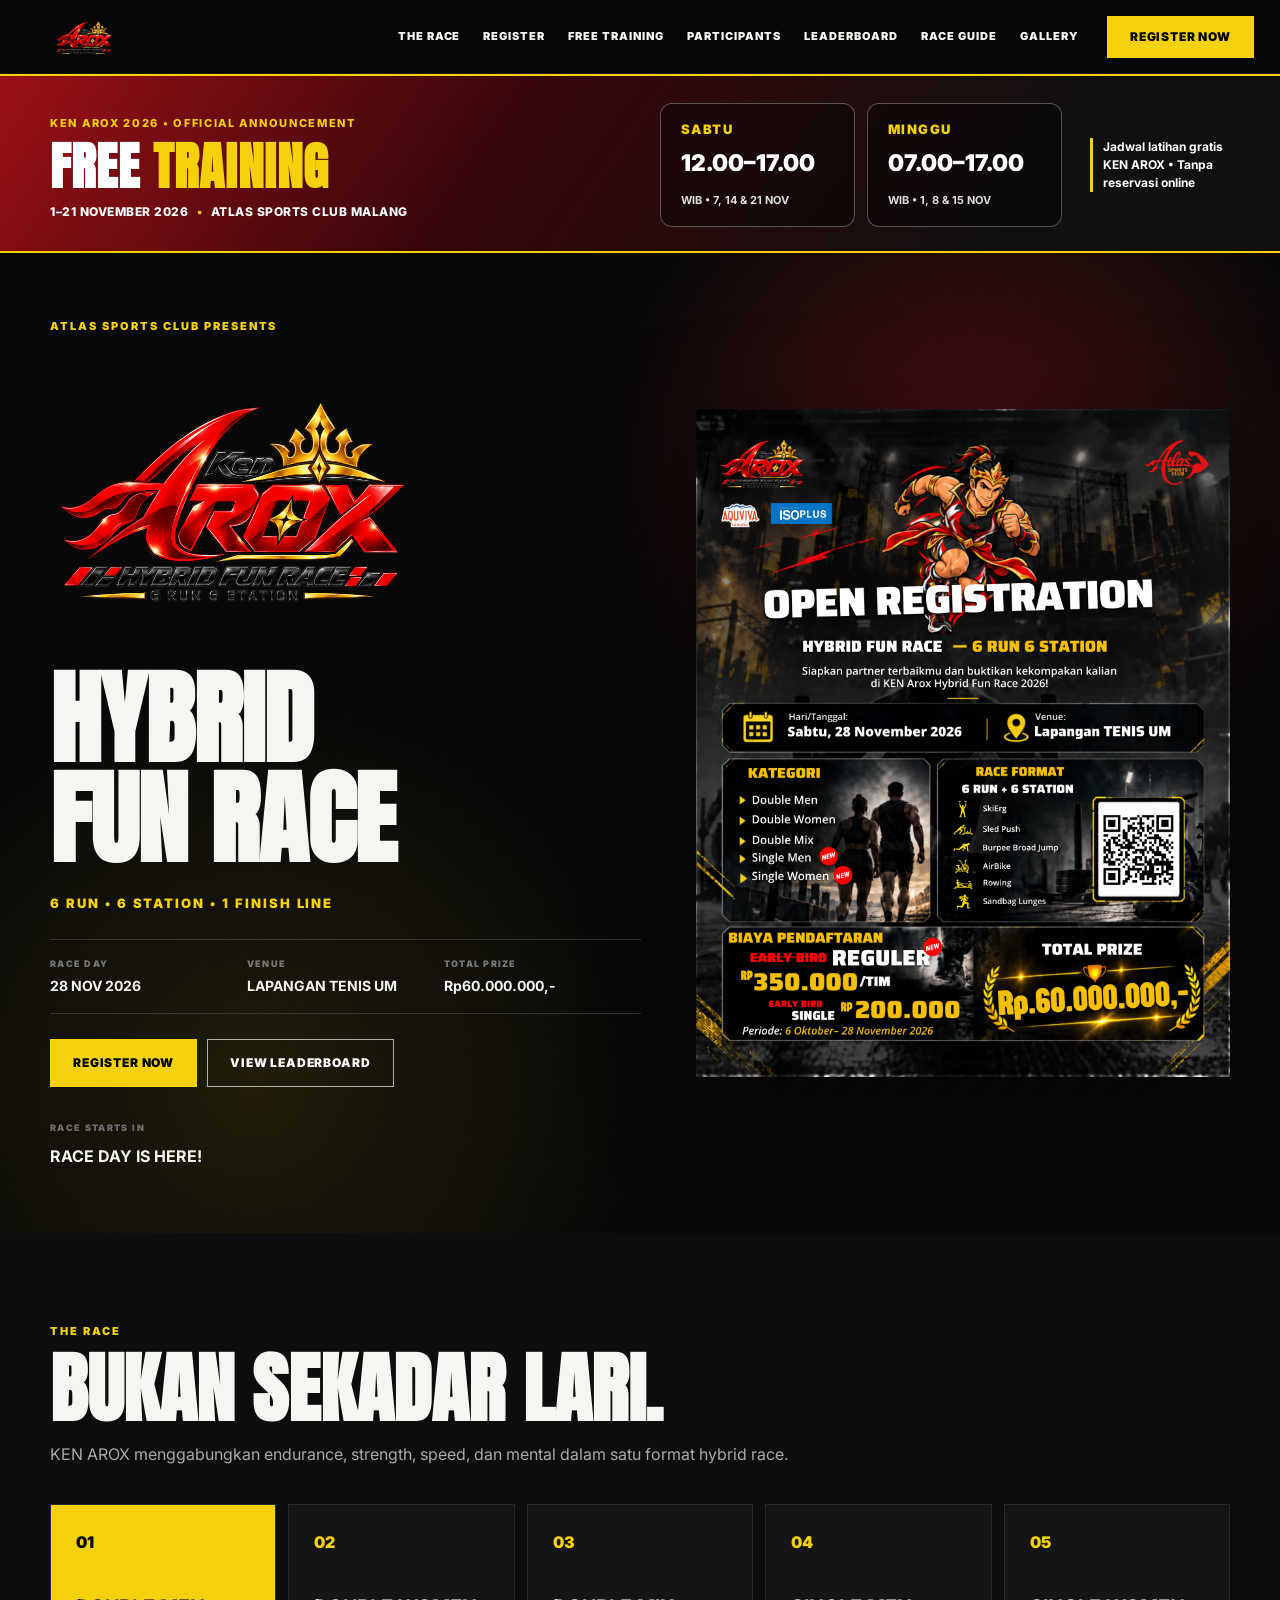
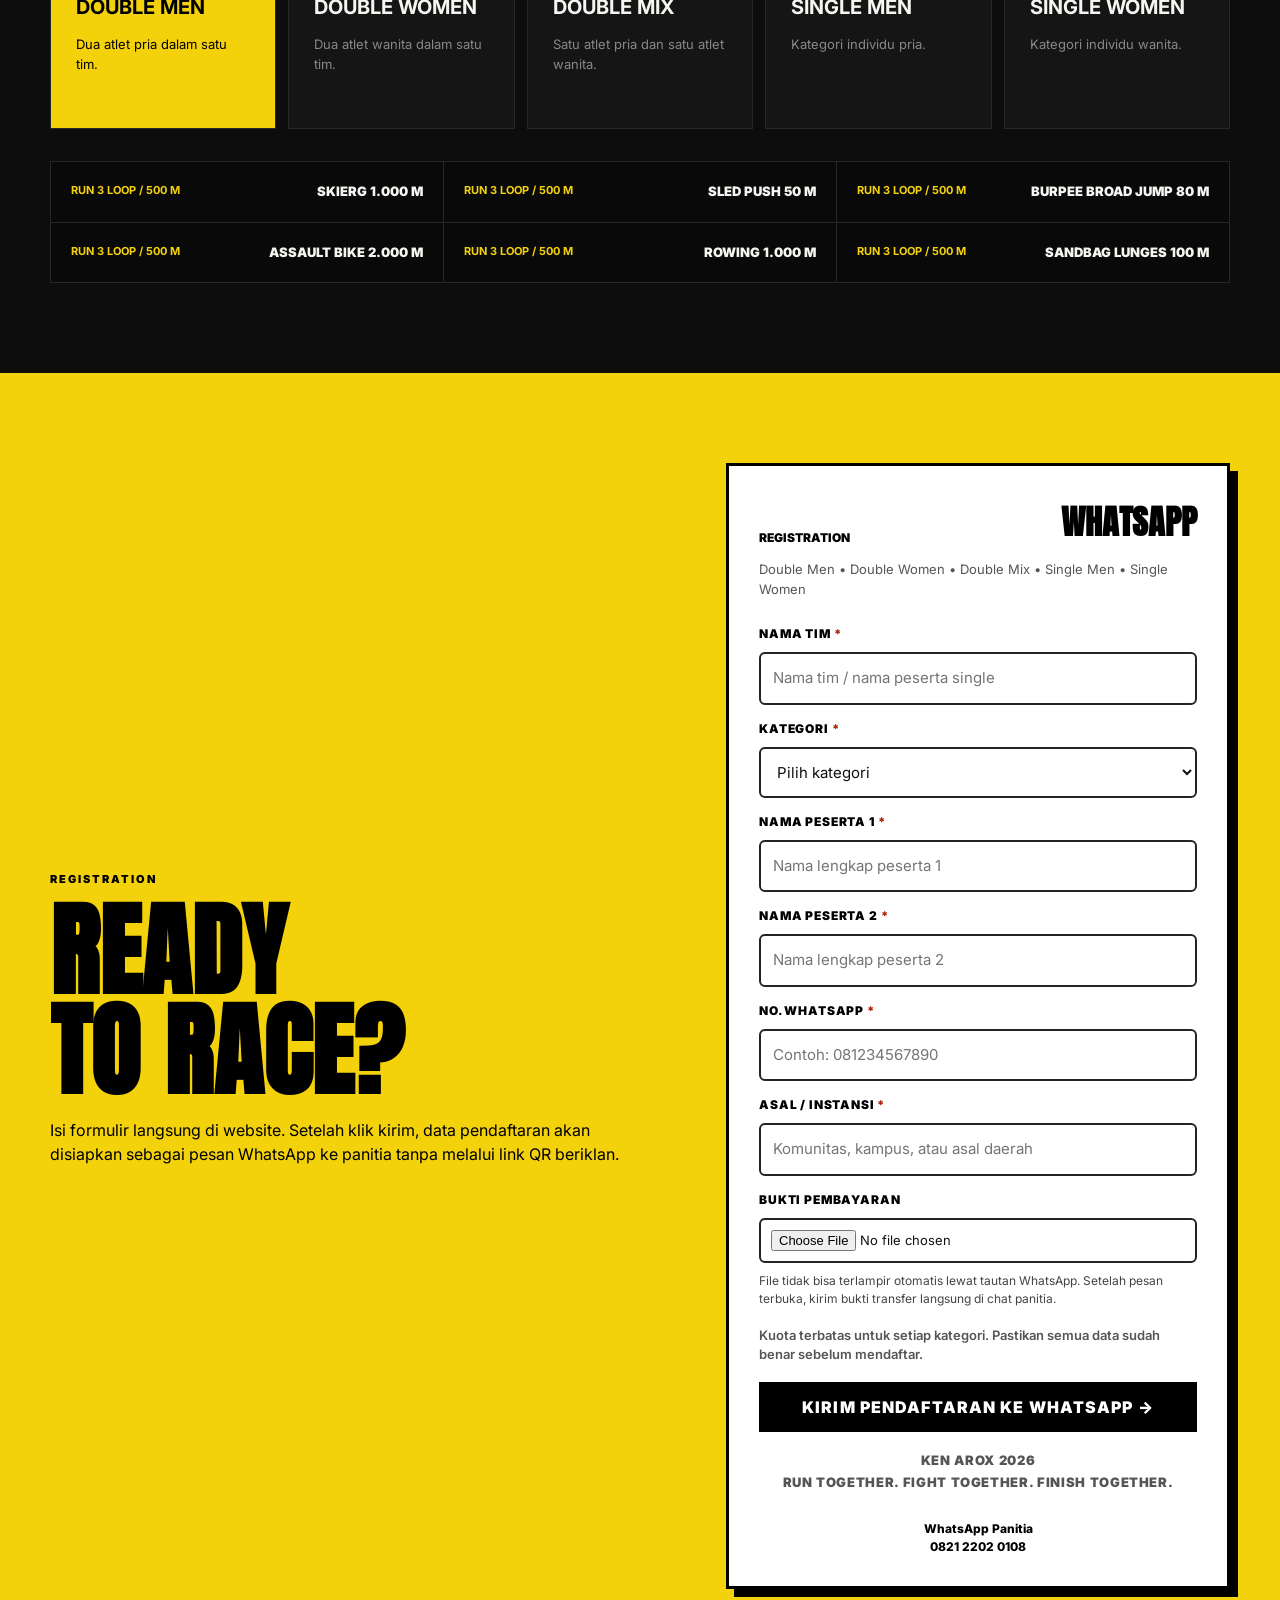
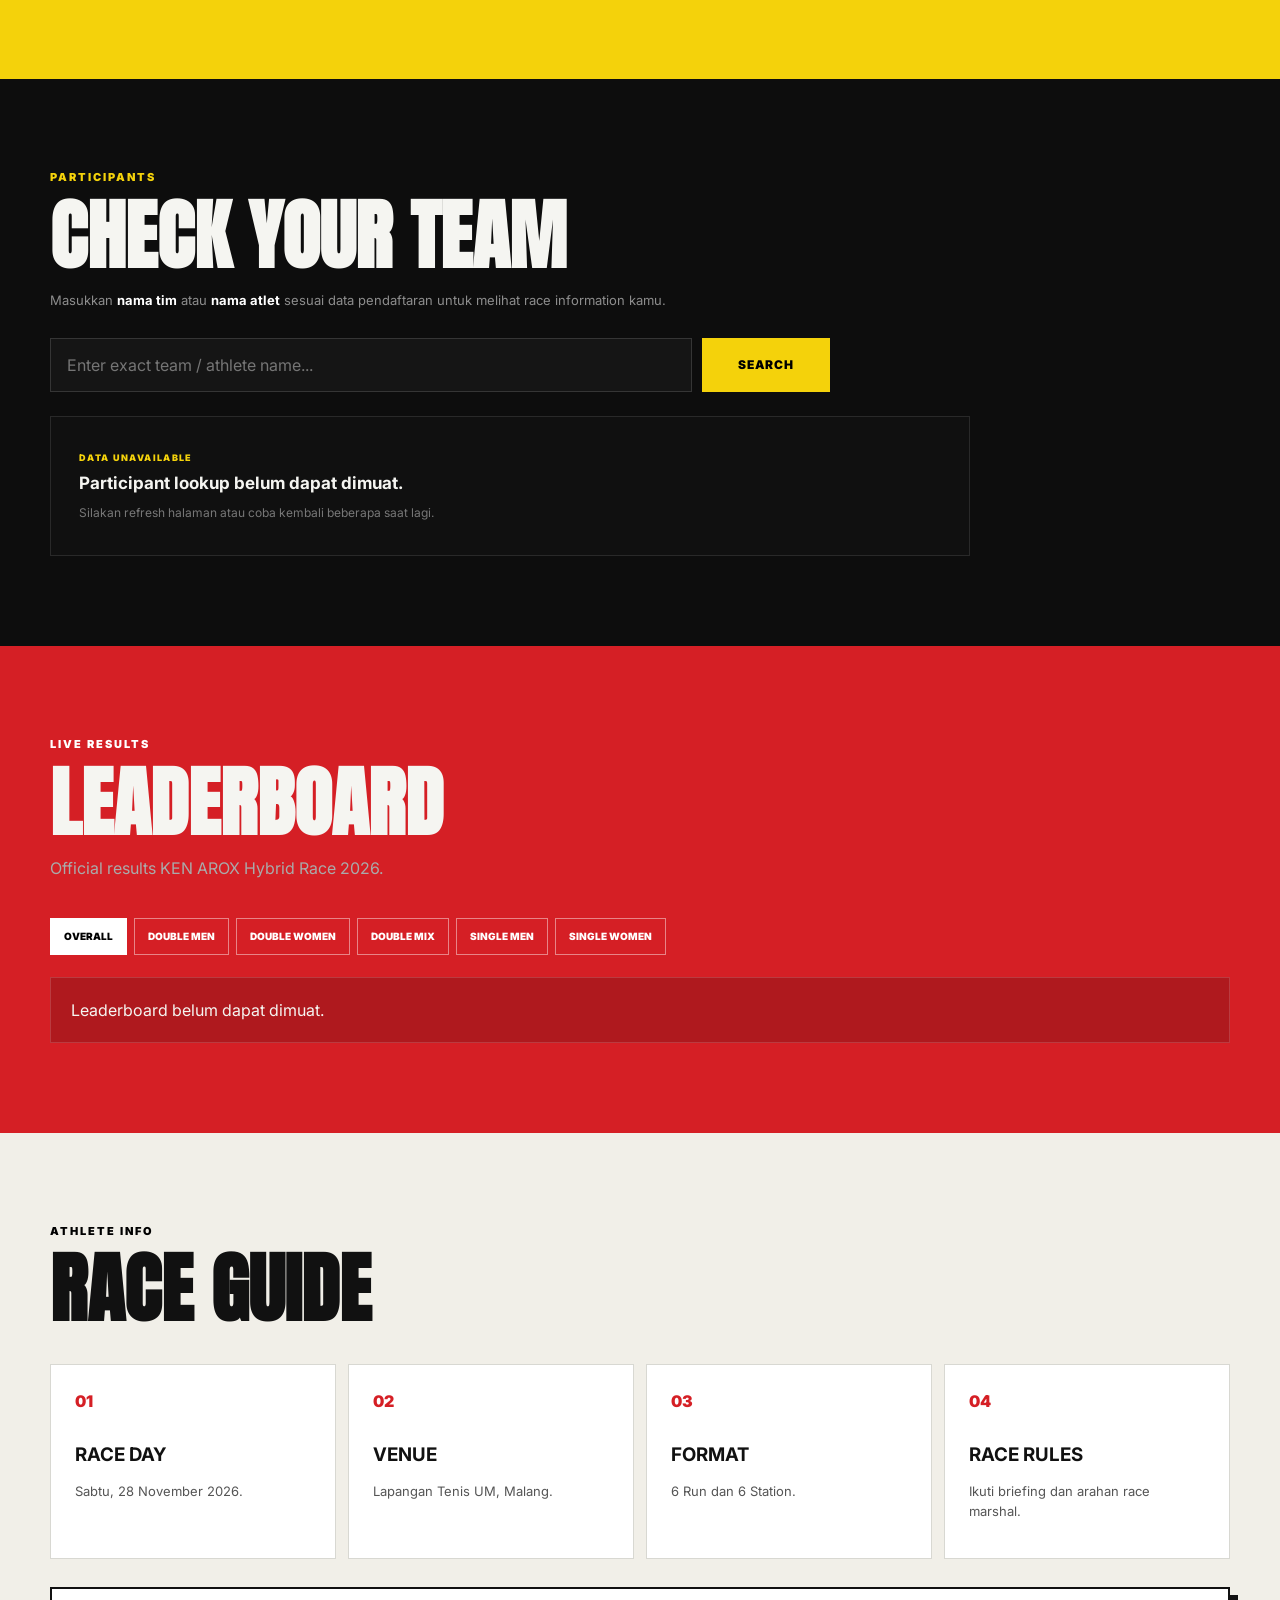
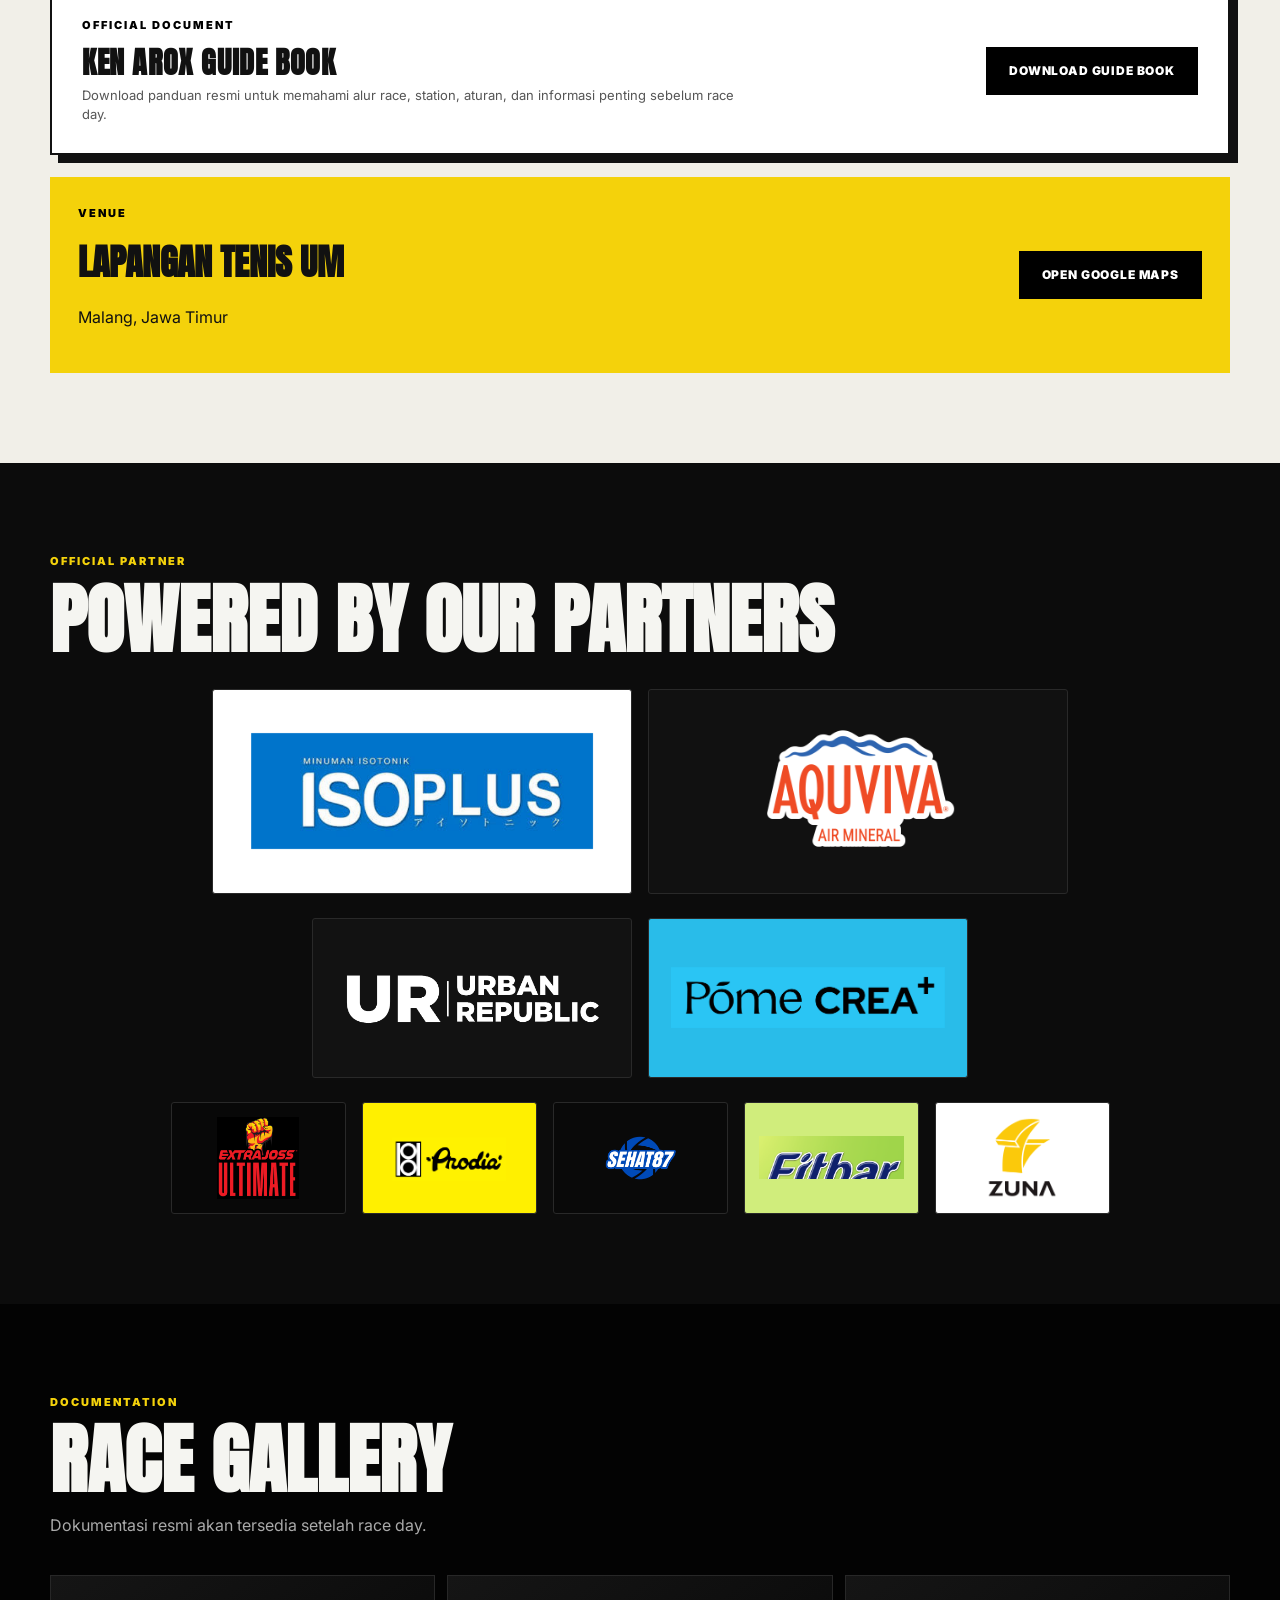
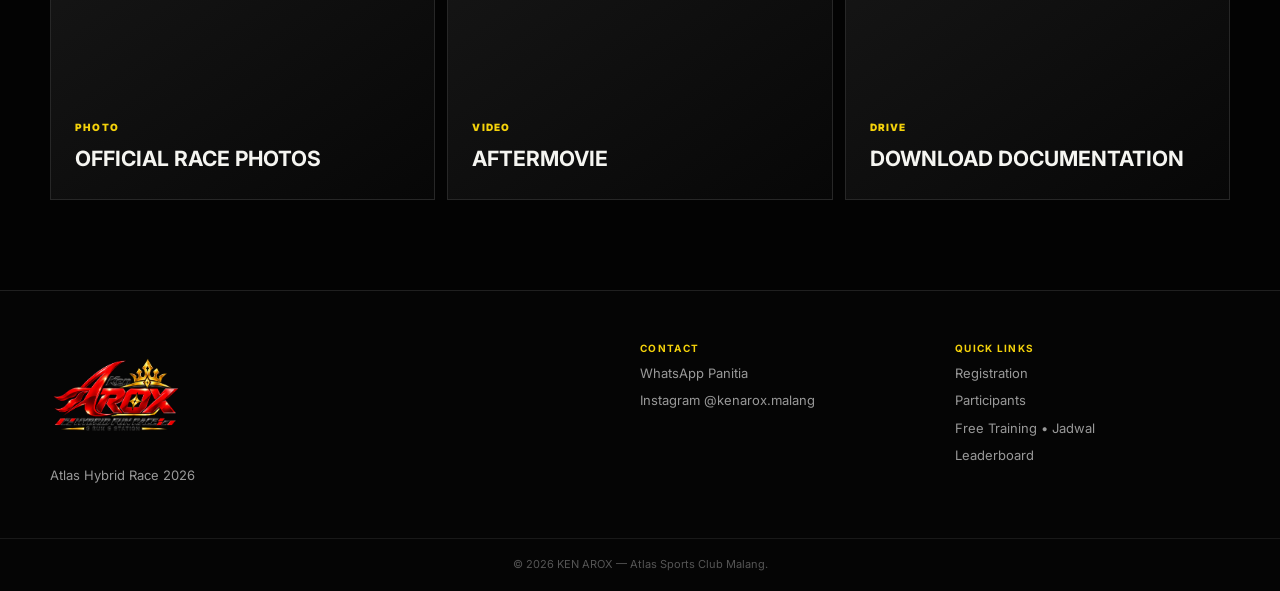
==== commit 4ec6c506: "Add files via upload" ====
--- a/index.html
+++ b/index.html
@@ -1185,23 +1185,23 @@
 
 
 
-    <div class="sponsor-logos">
-      <div class="sponsor-logo-box sponsor-isoplus">
-        <img src="assets/isoplus-cropped.png" alt="Isoplus" loading="lazy">
-      </div>
-      <div class="sponsor-logo-box sponsor-aquviva">
-        <img src="assets/aquviva.png" alt="Aquviva Air Mineral" loading="lazy">
-      </div>
-      <div class="sponsor-product-partners" aria-label="Product partners">
-        <div class="sponsor-logo-box sponsor-fitbar">
-          <img src="assets/fitbar.png" alt="Fitbar" loading="lazy">
-        </div>
-        <div class="sponsor-logo-box sponsor-zuna">
-          <img src="assets/zuna.png" alt="ZUNA" loading="lazy">
-        </div>
-      </div>
-    </div>
-
+    <div class="sponsor-logos" aria-label="Ken Arox official partners">
+      <div class="sponsor-tier sponsor-tier-main" aria-label="Main partners">
+        <div class="sponsor-logo-box sponsor-isoplus"><img src="assets/isoplus-cropped.png" alt="ISO Plus" loading="lazy"></div>
+        <div class="sponsor-logo-box sponsor-aquviva"><img src="assets/aquviva.png" alt="Aquviva" loading="lazy"></div>
+      </div>
+      <div class="sponsor-tier sponsor-tier-medium" aria-label="Supporting partners">
+        <div class="sponsor-logo-box sponsor-urban"><img src="assets/urban-republic.png" alt="Urban Republic" loading="lazy"></div>
+        <div class="sponsor-logo-box sponsor-pome"><img src="assets/pome-crea.png" alt="Pome Crea+" loading="lazy"></div>
+      </div>
+      <div class="sponsor-tier sponsor-tier-small" aria-label="Additional partners">
+        <div class="sponsor-logo-box sponsor-extrajoss"><img src="assets/extrajoss-ultimate.jpeg" alt="Extrajoss Ultimate" loading="lazy"></div>
+        <div class="sponsor-logo-box sponsor-prodia"><img src="assets/prodia.png" alt="Prodia" loading="lazy"></div>
+        <div class="sponsor-logo-box sponsor-sehat"><img src="assets/sehat87.png" alt="Sehat87" loading="lazy"></div>
+        <div class="sponsor-logo-box sponsor-fitbar"><img src="assets/fitbar.png" alt="Fitbar" loading="lazy"></div>
+        <div class="sponsor-logo-box sponsor-zuna"><img src="assets/zuna.png" alt="Zuna" loading="lazy"></div>
+      </div>
+    </div>
 
   </div>
 
--- a/styles.css
+++ b/styles.css
@@ -1725,57 +1725,28 @@
 }
 
 
-.sponsor-logos {
-  display: flex;
-  flex-direction: column;
-  align-items: flex-start;
-  gap: 18px;
-  margin-top: 32px;
-}
-
-.sponsor-logo-box {
-  width: min(330px, 100%);
-  min-height: 150px;
-  padding: 20px 26px;
-  display: flex;
-  align-items: center;
-  justify-content: center;
-  box-sizing: border-box;
-}
-
-.sponsor-logo-box img {
-  display: block;
-  width: 100%;
-  height: auto;
-  max-height: 145px;
-  object-fit: contain;
-}
-
+.sponsor-logos { display: flex; flex-direction: column; align-items: center; gap: 24px; margin-top: 32px; width: 100%; }
+.sponsor-tier { display: flex; flex-wrap: wrap; align-items: stretch; justify-content: center; gap: 16px; width: 100%; }
+.sponsor-logo-box { display: flex; align-items: center; justify-content: center; box-sizing: border-box; overflow: hidden; border: 1px solid #292929; border-radius: 3px; padding: 18px; }
+.sponsor-logo-box img { display: block; width: 100%; height: 100%; object-fit: contain; }
+.sponsor-tier-main .sponsor-logo-box { width: min(420px, calc(50% - 8px)); height: 205px; padding: 25px; }
+.sponsor-tier-medium .sponsor-logo-box { width: min(320px, calc(50% - 8px)); height: 160px; padding: 22px; }
+.sponsor-tier-small .sponsor-logo-box { width: 175px; height: 112px; padding: 14px; }
 .sponsor-isoplus { background: #fff; }
-.sponsor-isoplus img { max-height: 110px; }
-.sponsor-aquviva { background: #111; border: 1px solid #383838; }
-.sponsor-aquviva img { max-height: 125px; }
-
-/* Product partners are intentionally smaller than main refreshment sponsors. */
-.sponsor-product-partners {
-  display: flex;
-  align-items: center;
-  flex-wrap: wrap;
-  gap: 14px;
-  max-width: 100%;
-}
-.sponsor-product-partners .sponsor-logo-box {
-  width: 158px;
-  min-height: 112px;
-  height: 112px;
-  padding: 10px 12px;
-}
+.sponsor-aquviva { background: #111; }
+.sponsor-urban { background: #121212; }
+.sponsor-pome { background: #29bce9; }
+.sponsor-extrajoss { background: #080808; }
+.sponsor-prodia { background: #fff000; }
+.sponsor-sehat { background: #090909; }
 .sponsor-fitbar { background: #d0ed7c; }
-.sponsor-fitbar img { max-height: 84px; }
 .sponsor-zuna { background: #fff; }
-.sponsor-zuna img { max-height: 96px; }
-@media (max-width: 370px) {
-  .sponsor-product-partners .sponsor-logo-box { width: 140px; }
+@media (max-width: 600px) {
+  .sponsor-logos { gap: 16px; }
+  .sponsor-tier { gap: 10px; }
+  .sponsor-tier-main .sponsor-logo-box { width: calc(50% - 5px); height: 125px; padding: 12px; }
+  .sponsor-tier-medium .sponsor-logo-box { width: calc(50% - 5px); height: 110px; padding: 12px; }
+  .sponsor-tier-small .sponsor-logo-box { width: calc(33.333% - 7px); height: 84px; padding: 8px; }
 }
 
 /* =========================================================
@@ -2439,3 +2410,127 @@
  .training-announcement-day { min-width: 0; }
  .training-announcement-note { margin: 0; }
 }
+
+/* =========================================================
+   JERSEY SIZE PICKER — PARTICIPANT LOOKUP
+========================================================= */
+.jersey-picker {
+  padding: 20px;
+  border-top: 1px solid #292929;
+  background: #141414;
+}
+.jersey-picker-heading {
+  display: flex;
+  align-items: flex-end;
+  justify-content: space-between;
+  gap: 16px;
+}
+.jersey-picker-heading span {
+  color: var(--yellow);
+  font-size: 9px;
+  font-weight: 900;
+  letter-spacing: .14em;
+}
+.jersey-picker-heading h4 {
+  margin: 5px 0 0;
+  color: #fff;
+  font-family: "Anton", sans-serif;
+  font-size: 25px;
+  font-weight: 400;
+}
+.jersey-picker-heading > small {
+  color: #888;
+  font-size: 9px;
+  font-weight: 800;
+  white-space: nowrap;
+}
+.jersey-picker-description {
+  margin: 9px 0 18px;
+  color: #999;
+  font-size: 11px;
+  line-height: 1.6;
+}
+.jersey-athlete-list { display: grid; gap: 10px; }
+.jersey-athlete-row {
+  padding: 14px;
+  display: grid;
+  grid-template-columns: minmax(0, 1fr) auto;
+  align-items: center;
+  gap: 14px;
+  border: 1px solid #303030;
+  background: #0d0d0d;
+}
+.jersey-athlete-info strong,
+.jersey-athlete-info small { display: block; }
+.jersey-athlete-info strong { color: #fff; font-size: 13px; }
+.jersey-athlete-info small {
+  margin-top: 5px;
+  color: #888;
+  font-size: 8px;
+  font-weight: 800;
+  letter-spacing: .06em;
+}
+.jersey-size-options { display: flex; flex-wrap: wrap; gap: 6px; }
+.jersey-size-option {
+  min-width: 48px;
+  min-height: 38px;
+  padding: 0 10px;
+  color: #fff;
+  background: #242424;
+  border: 1px solid #555;
+  font-size: 10px;
+  font-weight: 900;
+  cursor: pointer;
+  transition: .18s ease;
+}
+.jersey-size-option:hover:not(:disabled),
+.jersey-size-option.is-selected {
+  color: #000;
+  background: var(--yellow);
+  border-color: var(--yellow);
+}
+.jersey-size-option.is-full,
+.jersey-size-option:disabled {
+  color: #777;
+  background: #292929;
+  border-color: #383838;
+  cursor: not-allowed;
+  opacity: .72;
+}
+.jersey-stock-summary {
+  margin-top: 15px;
+  display: flex;
+  flex-wrap: wrap;
+  gap: 8px;
+}
+.jersey-stock-summary span {
+  padding: 6px 9px;
+  color: #aaa;
+  background: #202020;
+  font-size: 9px;
+}
+.jersey-stock-summary b { color: var(--yellow); }
+.jersey-picker-feedback {
+  min-height: 16px;
+  margin: 12px 0 0;
+  color: var(--yellow);
+  font-size: 11px;
+  font-weight: 800;
+}
+.jersey-picker-notice {
+  padding: 14px 18px;
+  color: #aaa;
+  border-top: 1px solid #292929;
+  background: #141414;
+  font-size: 10px;
+  font-weight: 800;
+  line-height: 1.6;
+  letter-spacing: .04em;
+}
+@media (max-width: 600px) {
+  .jersey-picker { padding: 16px; }
+  .jersey-picker-heading { align-items: flex-start; flex-direction: column; gap: 6px; }
+  .jersey-athlete-row { grid-template-columns: 1fr; }
+  .jersey-size-options { display: grid; grid-template-columns: repeat(4, minmax(0, 1fr)); }
+  .jersey-size-option { min-width: 0; padding: 0 4px; }
+}
